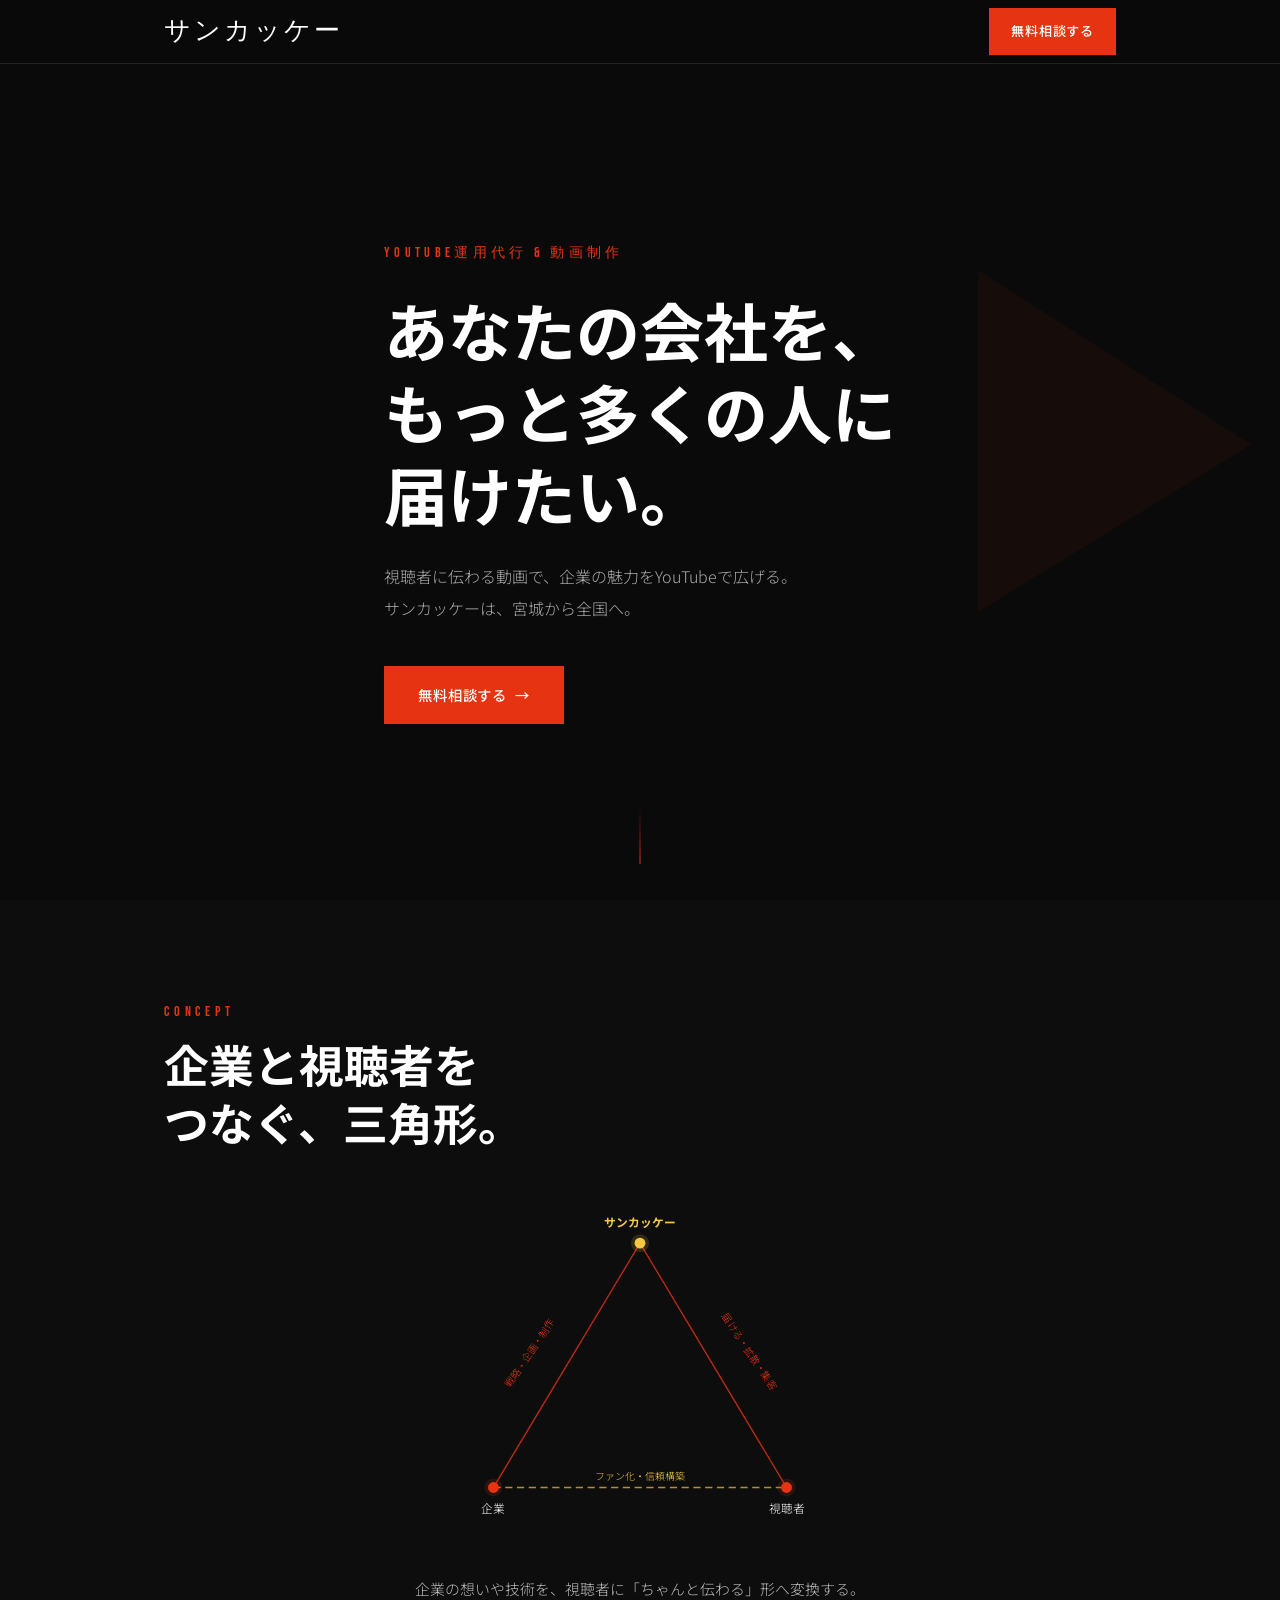
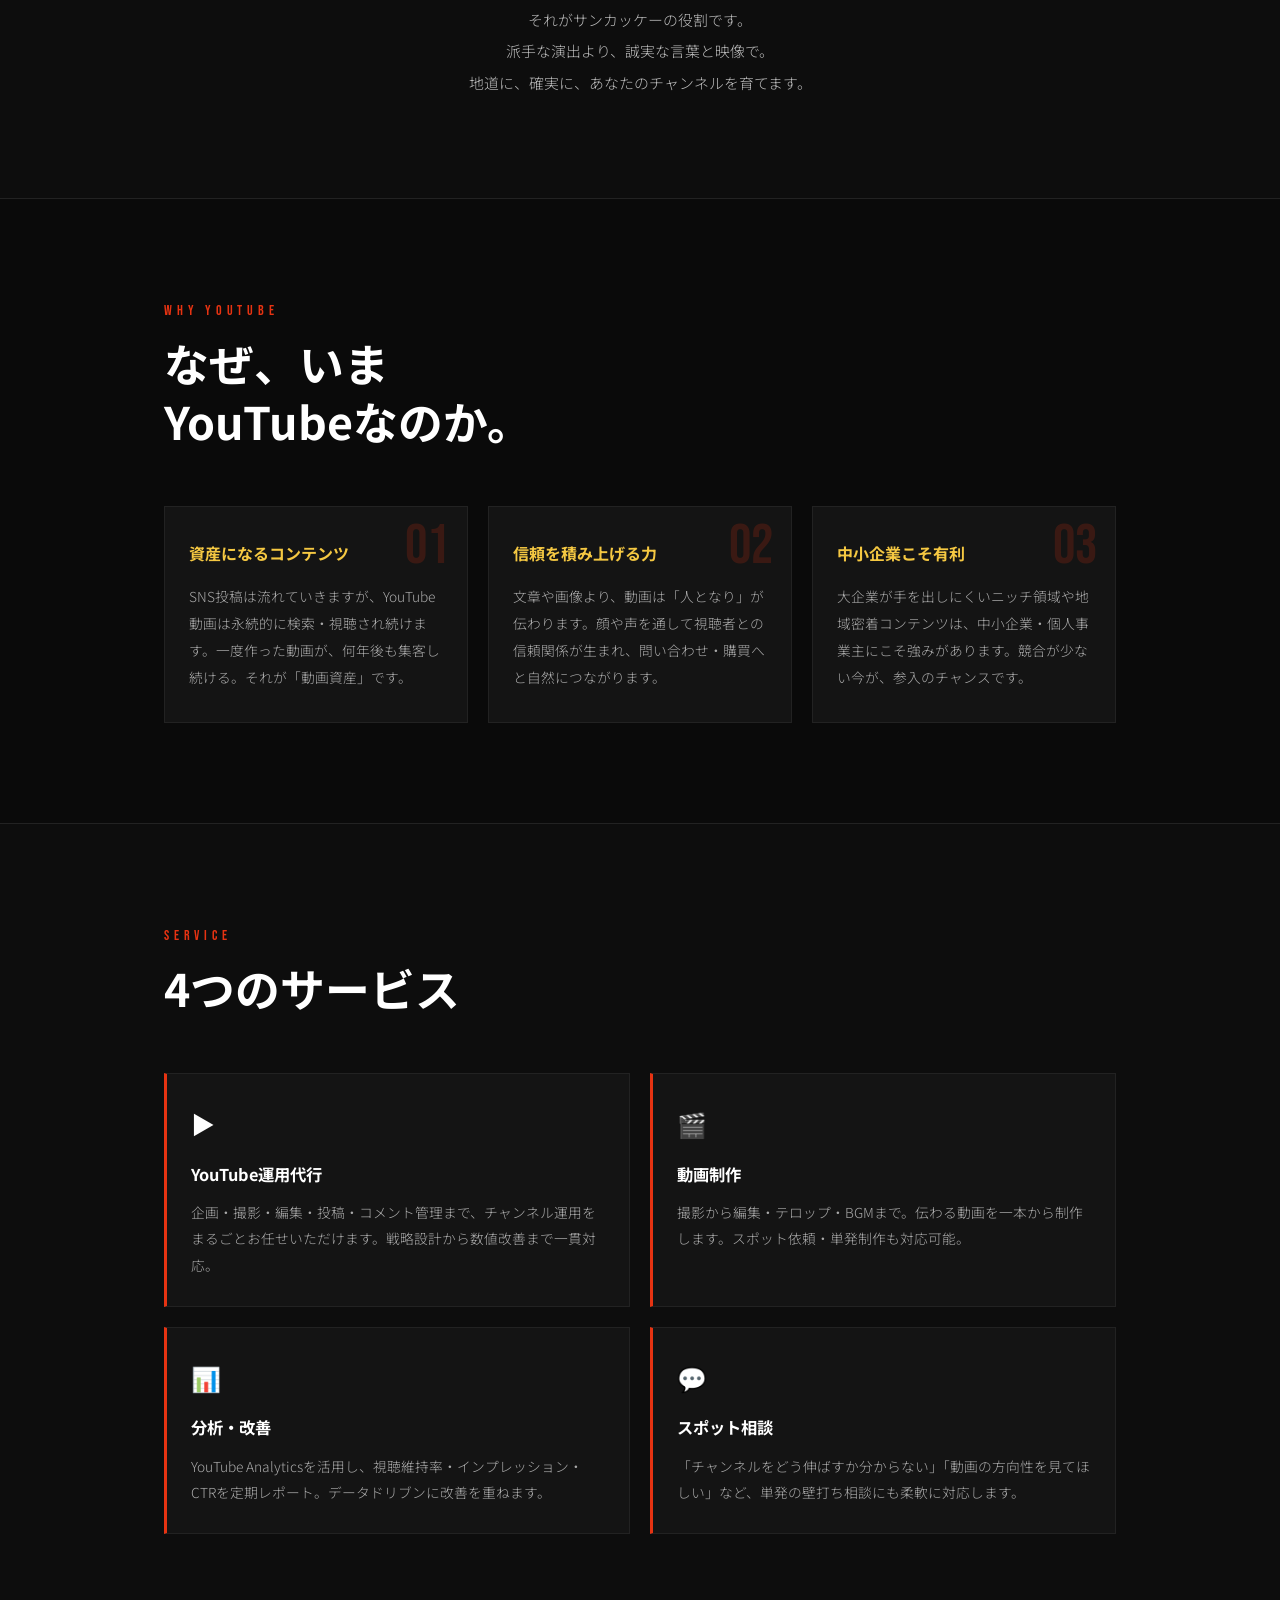
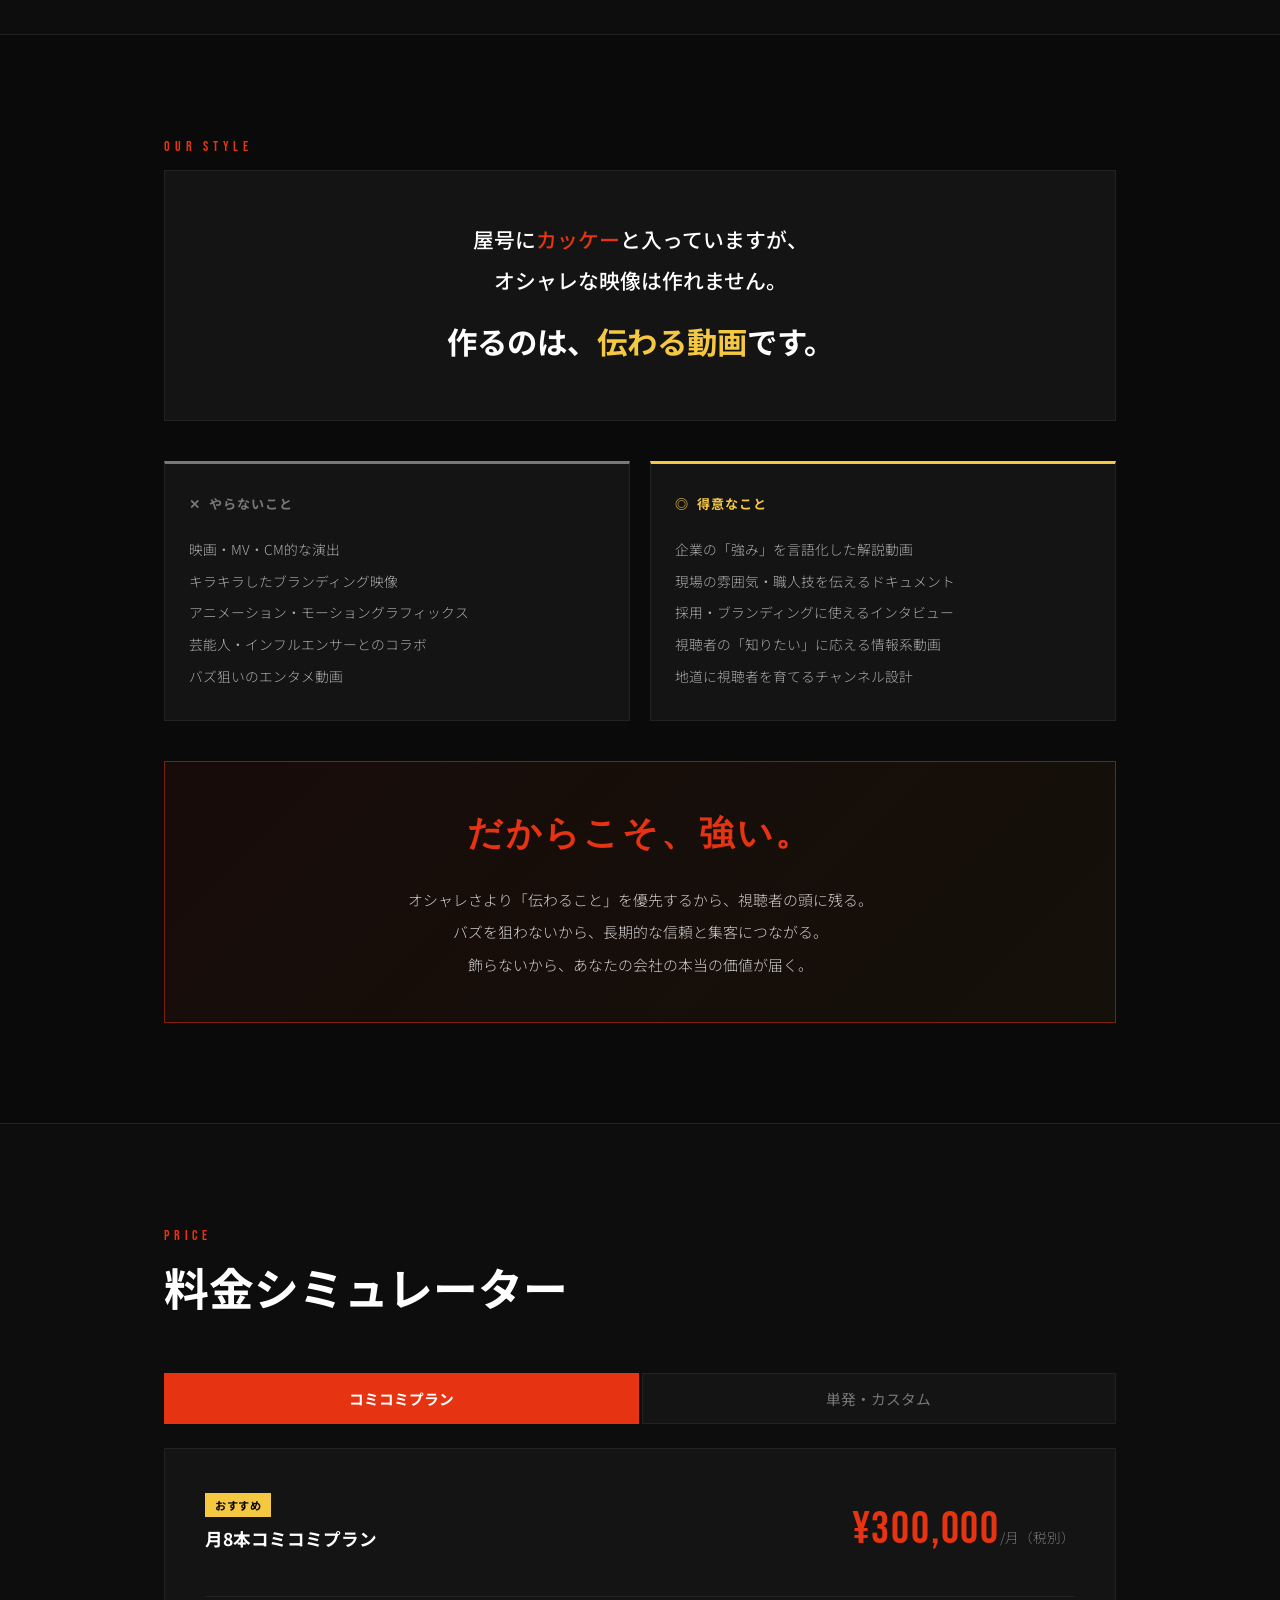
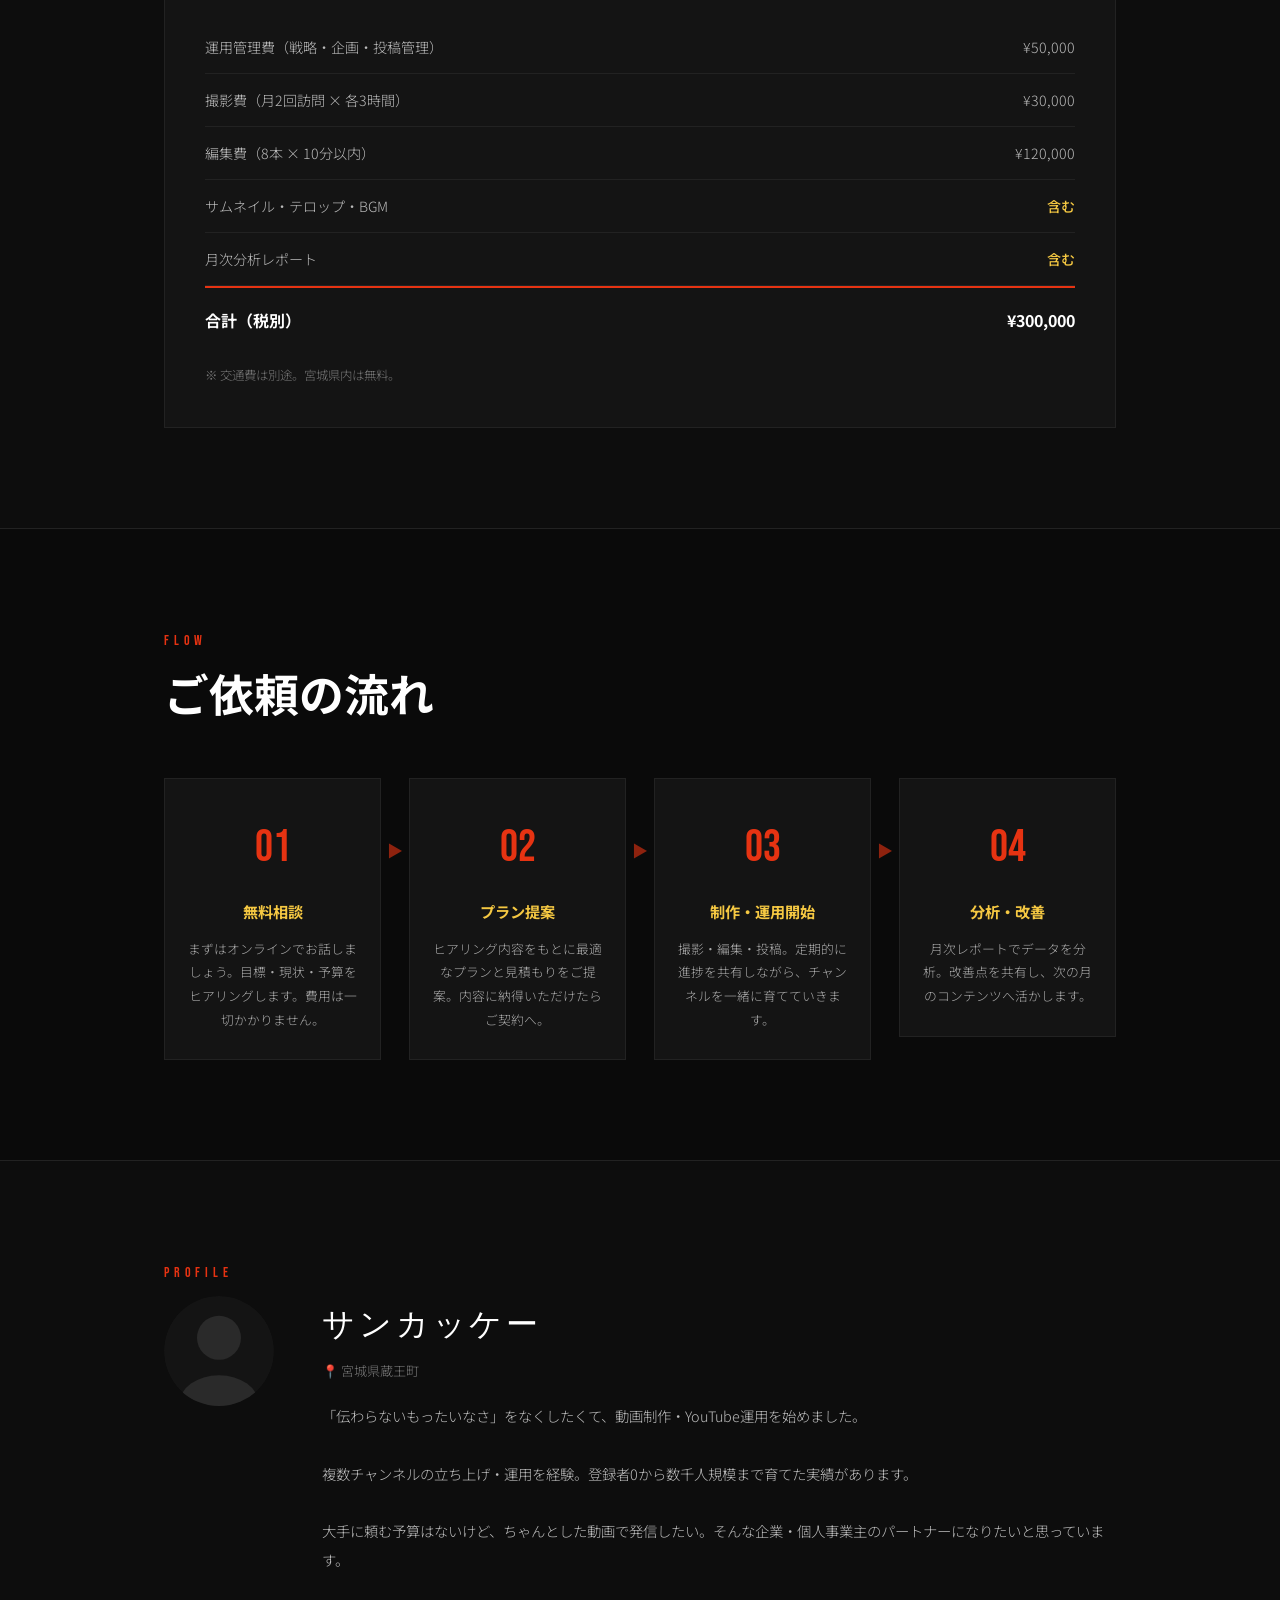
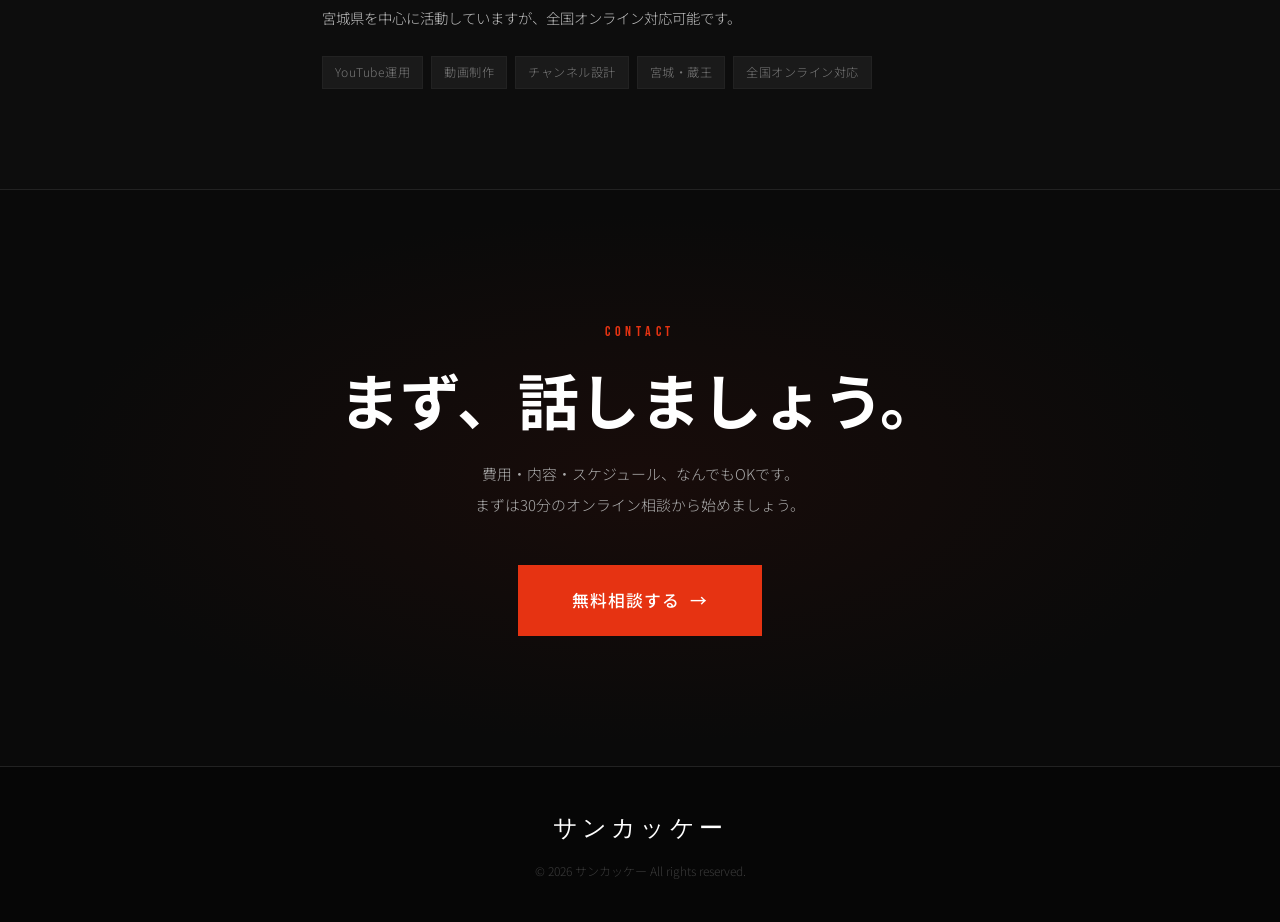
==== index.html @ 23bc292a "Update footer copyright year to 2026 Co-Authored-By: Claude Opus 4.8 (1M context) <noreply@anthropic" ====
<!DOCTYPE html>
<html lang="ja">
<head>
  <meta charset="UTF-8">
  <meta name="viewport" content="width=device-width, initial-scale=1.0">
  <title>サンカッケー | YouTube運用代行・動画制作</title>
  <meta name="description" content="YouTube運用代行・動画制作のサンカッケー。宮城県蔵王町を拠点に、企業の魅力を「伝わる動画」で届けます。">
  <link rel="preconnect" href="https://fonts.googleapis.com">
  <link rel="preconnect" href="https://fonts.gstatic.com" crossorigin>
  <link href="https://fonts.googleapis.com/css2?family=Bebas+Neue&family=Noto+Sans+JP:wght@300;400;500;700&display=swap" rel="stylesheet">
  <link rel="stylesheet" href="css/style.css">
</head>
<body>

  <!-- ===================== NAV ===================== -->
  <header class="nav" id="nav">
    <div class="nav__inner">
      <a href="#" class="nav__logo">サンカッケー</a>
      <a href="#cta" class="btn btn--sm nav__cta">無料相談する</a>
    </div>
  </header>

  <!-- ===================== HERO ===================== -->
  <section class="hero" id="hero">
    <div class="hero__bg-mark">▶</div>
    <div class="hero__inner">
      <p class="hero__label fade-up">YouTube運用代行 &amp; 動画制作</p>
      <h1 class="hero__title fade-up">あなたの会社を、<br>もっと多くの人に<br>届けたい。</h1>
      <p class="hero__text fade-up">視聴者に伝わる動画で、企業の魅力をYouTubeで広げる。<br>サンカッケーは、宮城から全国へ。</p>
      <a href="#cta" class="btn fade-up">無料相談する &nbsp;→</a>
    </div>
    <div class="hero__scroll">
      <span></span>
    </div>
  </section>

  <!-- ===================== CONCEPT ===================== -->
  <section class="concept section" id="concept">
    <div class="container">
      <p class="section__eyebrow fade-up">CONCEPT</p>
      <h2 class="section__title fade-up">企業と視聴者を<br>つなぐ、三角形。</h2>
      <div class="concept__diagram fade-up">
        <svg viewBox="0 0 420 360" xmlns="http://www.w3.org/2000/svg" class="concept__svg" aria-hidden="true">
          <!-- Triangle lines -->
          <line x1="210" y1="40" x2="48" y2="310" stroke="#e63312" stroke-width="1.5" stroke-opacity="0.8"/>
          <line x1="210" y1="40" x2="372" y2="310" stroke="#e63312" stroke-width="1.5" stroke-opacity="0.8"/>
          <line x1="48" y1="310" x2="372" y2="310" stroke="#f5c842" stroke-width="1.5" stroke-dasharray="8 5" stroke-opacity="0.7"/>
          <!-- Glow nodes -->
          <circle cx="210" cy="40" r="10" fill="#f5c842" opacity="0.15"/>
          <circle cx="210" cy="40" r="6" fill="#f5c842"/>
          <circle cx="48" cy="310" r="10" fill="#e63312" opacity="0.15"/>
          <circle cx="48" cy="310" r="6" fill="#e63312"/>
          <circle cx="372" cy="310" r="10" fill="#e63312" opacity="0.15"/>
          <circle cx="372" cy="310" r="6" fill="#e63312"/>
          <!-- Labels -->
          <text x="210" y="22" text-anchor="middle" fill="#f5c842" font-size="13" font-family="'Noto Sans JP', sans-serif" font-weight="700">サンカッケー</text>
          <text x="48" y="338" text-anchor="middle" fill="#ffffff" font-size="13" font-family="'Noto Sans JP', sans-serif">企業</text>
          <text x="372" y="338" text-anchor="middle" fill="#ffffff" font-size="13" font-family="'Noto Sans JP', sans-serif">視聴者</text>
          <!-- Line labels -->
          <text x="108" y="155" text-anchor="middle" fill="#e63312" font-size="11" font-family="'Noto Sans JP', sans-serif" transform="rotate(-56, 108, 175)">戦略・企画・制作</text>
          <text x="310" y="155" text-anchor="middle" fill="#e63312" font-size="11" font-family="'Noto Sans JP', sans-serif" transform="rotate(56, 312, 175)">届ける・拡散・集客</text>
          <text x="210" y="302" text-anchor="middle" fill="#f5c842" font-size="11" font-family="'Noto Sans JP', sans-serif">ファン化・信頼構築</text>
        </svg>
      </div>
      <p class="concept__text fade-up">
        企業の想いや技術を、視聴者に「ちゃんと伝わる」形へ変換する。<br>
        それがサンカッケーの役割です。<br>
        派手な演出より、誠実な言葉と映像で。<br>
        地道に、確実に、あなたのチャンネルを育てます。
      </p>
    </div>
  </section>

  <!-- ===================== WHY ===================== -->
  <section class="why section" id="why">
    <div class="container">
      <p class="section__eyebrow fade-up">WHY YOUTUBE</p>
      <h2 class="section__title fade-up">なぜ、いま<br>YouTubeなのか。</h2>
      <div class="why__grid">
        <div class="why__card fade-up">
          <span class="why__num">01</span>
          <h3 class="why__card-title">資産になるコンテンツ</h3>
          <p class="why__card-text">SNS投稿は流れていきますが、YouTube動画は永続的に検索・視聴され続けます。一度作った動画が、何年後も集客し続ける。それが「動画資産」です。</p>
        </div>
        <div class="why__card fade-up">
          <span class="why__num">02</span>
          <h3 class="why__card-title">信頼を積み上げる力</h3>
          <p class="why__card-text">文章や画像より、動画は「人となり」が伝わります。顔や声を通して視聴者との信頼関係が生まれ、問い合わせ・購買へと自然につながります。</p>
        </div>
        <div class="why__card fade-up">
          <span class="why__num">03</span>
          <h3 class="why__card-title">中小企業こそ有利</h3>
          <p class="why__card-text">大企業が手を出しにくいニッチ領域や地域密着コンテンツは、中小企業・個人事業主にこそ強みがあります。競合が少ない今が、参入のチャンスです。</p>
        </div>
      </div>
    </div>
  </section>

  <!-- ===================== SERVICE ===================== -->
  <section class="service section" id="service">
    <div class="container">
      <p class="section__eyebrow fade-up">SERVICE</p>
      <h2 class="section__title fade-up">4つのサービス</h2>
      <div class="service__grid">
        <div class="service__item fade-up">
          <div class="service__icon">▶</div>
          <h3 class="service__name">YouTube運用代行</h3>
          <p class="service__desc">企画・撮影・編集・投稿・コメント管理まで、チャンネル運用をまるごとお任せいただけます。戦略設計から数値改善まで一貫対応。</p>
        </div>
        <div class="service__item fade-up">
          <div class="service__icon">🎬</div>
          <h3 class="service__name">動画制作</h3>
          <p class="service__desc">撮影から編集・テロップ・BGMまで。伝わる動画を一本から制作します。スポット依頼・単発制作も対応可能。</p>
        </div>
        <div class="service__item fade-up">
          <div class="service__icon">📊</div>
          <h3 class="service__name">分析・改善</h3>
          <p class="service__desc">YouTube Analyticsを活用し、視聴維持率・インプレッション・CTRを定期レポート。データドリブンに改善を重ねます。</p>
        </div>
        <div class="service__item fade-up">
          <div class="service__icon">💬</div>
          <h3 class="service__name">スポット相談</h3>
          <p class="service__desc">「チャンネルをどう伸ばすか分からない」「動画の方向性を見てほしい」など、単発の壁打ち相談にも柔軟に対応します。</p>
        </div>
      </div>
    </div>
  </section>

  <!-- ===================== STYLE ===================== -->
  <section class="style section" id="style">
    <div class="container">
      <p class="section__eyebrow fade-up">OUR STYLE</p>
      <div class="style__catch fade-up">
        <p>屋号に<em class="accent">カッケー</em>と入っていますが、<br>オシャレな映像は作れません。</p>
        <p class="style__catch-sub">作るのは、<em class="accent-y">伝わる動画</em>です。</p>
      </div>
      <div class="style__compare fade-up">
        <div class="style__col style__col--no">
          <h3 class="style__col-title">✕ &nbsp;やらないこと</h3>
          <ul class="style__list">
            <li>映画・MV・CM的な演出</li>
            <li>キラキラしたブランディング映像</li>
            <li>アニメーション・モーショングラフィックス</li>
            <li>芸能人・インフルエンサーとのコラボ</li>
            <li>バズ狙いのエンタメ動画</li>
          </ul>
        </div>
        <div class="style__col style__col--yes">
          <h3 class="style__col-title">◎ &nbsp;得意なこと</h3>
          <ul class="style__list">
            <li>企業の「強み」を言語化した解説動画</li>
            <li>現場の雰囲気・職人技を伝えるドキュメント</li>
            <li>採用・ブランディングに使えるインタビュー</li>
            <li>視聴者の「知りたい」に応える情報系動画</li>
            <li>地道に視聴者を育てるチャンネル設計</li>
          </ul>
        </div>
      </div>
      <div class="style__reason fade-up">
        <h3 class="style__reason-title">だからこそ、強い。</h3>
        <p class="style__reason-text">
          オシャレさより「伝わること」を優先するから、視聴者の頭に残る。<br>
          バズを狙わないから、長期的な信頼と集客につながる。<br>
          飾らないから、あなたの会社の本当の価値が届く。
        </p>
      </div>
    </div>
  </section>

  <!-- ===================== PRICE ===================== -->
  <section class="price section" id="price">
    <div class="container">
      <p class="section__eyebrow fade-up">PRICE</p>
      <h2 class="section__title fade-up">料金シミュレーター</h2>
      <div class="price__tabs fade-up">
        <button class="price__tab price__tab--active" data-tab="fixed">コミコミプラン</button>
        <button class="price__tab" data-tab="custom">単発・カスタム</button>
      </div>

      <!-- コミコミプラン -->
      <div class="price__panel" id="tab-fixed">
        <div class="price__plan-header">
          <div>
            <p class="price__plan-badge">おすすめ</p>
            <p class="price__plan-name">月8本コミコミプラン</p>
          </div>
          <p class="price__plan-price">¥300,000<span class="price__plan-unit">/月（税別）</span></p>
        </div>
        <div class="price__breakdown">
          <div class="price__breakdown-item">
            <span>運用管理費（戦略・企画・投稿管理）</span>
            <span>¥50,000</span>
          </div>
          <div class="price__breakdown-item">
            <span>撮影費（月2回訪問 × 各3時間）</span>
            <span>¥30,000</span>
          </div>
          <div class="price__breakdown-item">
            <span>編集費（8本 × 10分以内）</span>
            <span>¥120,000</span>
          </div>
          <div class="price__breakdown-item">
            <span>サムネイル・テロップ・BGM</span>
            <span class="price__inc">含む</span>
          </div>
          <div class="price__breakdown-item">
            <span>月次分析レポート</span>
            <span class="price__inc">含む</span>
          </div>
          <div class="price__breakdown-item price__breakdown-total">
            <span>合計（税別）</span>
            <span>¥300,000</span>
          </div>
        </div>
        <p class="price__note">※ 交通費は別途。宮城県内は無料。</p>
      </div>

      <!-- 単発・カスタム -->
      <div class="price__panel price__panel--hidden" id="tab-custom">
        <div class="price__sim">
          <div class="price__sim-row">
            <label class="price__sim-label">運用管理費（固定）</label>
            <span class="price__sim-fixed">¥50,000</span>
          </div>
          <div class="price__sim-row">
            <label class="price__sim-label">撮影回数</label>
            <div class="counter">
              <button class="counter__btn" data-target="shoot-count" data-dir="-1" aria-label="減らす">−</button>
              <span class="counter__val" id="shoot-count">1</span>
              <button class="counter__btn" data-target="shoot-count" data-dir="1" aria-label="増やす">＋</button>
            </div>
            <span class="price__unit">回</span>
          </div>
          <div class="price__sim-row">
            <label class="price__sim-label" for="shoot-hours">1回あたりの撮影時間</label>
            <div class="slider-wrap">
              <input type="range" id="shoot-hours" min="1" max="8" value="3" class="slider" aria-label="撮影時間">
              <span id="shoot-hours-val" class="slider-num">3</span>
              <span class="price__unit">時間</span>
            </div>
          </div>
          <div class="price__sim-row">
            <label class="price__sim-label">編集本数</label>
            <div class="counter">
              <button class="counter__btn" data-target="edit-count" data-dir="-1" aria-label="減らす">−</button>
              <span class="counter__val" id="edit-count">4</span>
              <button class="counter__btn" data-target="edit-count" data-dir="1" aria-label="増やす">＋</button>
            </div>
            <span class="price__unit">本</span>
          </div>
          <div class="price__sim-row">
            <label class="price__sim-label" for="edit-minutes">1本あたりの尺</label>
            <div class="slider-wrap">
              <input type="range" id="edit-minutes" min="3" max="30" value="10" class="slider" aria-label="動画の尺">
              <span id="edit-minutes-val" class="slider-num">10</span>
              <span class="price__unit">分</span>
            </div>
          </div>
        </div>
        <div class="price__sim-result">
          <div class="price__sim-breakdown" id="sim-breakdown"></div>
          <div class="price__sim-total">
            <span>合計（税別）</span>
            <span id="sim-total" class="price__sim-total-num">¥0</span>
          </div>
        </div>
        <p class="price__note">※ 交通費は別途。宮城県内は無料。</p>
      </div>
    </div>
  </section>

  <!-- ===================== FLOW ===================== -->
  <section class="flow section" id="flow">
    <div class="container">
      <p class="section__eyebrow fade-up">FLOW</p>
      <h2 class="section__title fade-up">ご依頼の流れ</h2>
      <div class="flow__steps">
        <div class="flow__step fade-up">
          <span class="flow__num">01</span>
          <h3 class="flow__title">無料相談</h3>
          <p class="flow__text">まずはオンラインでお話しましょう。目標・現状・予算をヒアリングします。費用は一切かかりません。</p>
        </div>
        <div class="flow__arrow" aria-hidden="true">▶</div>
        <div class="flow__step fade-up">
          <span class="flow__num">02</span>
          <h3 class="flow__title">プラン提案</h3>
          <p class="flow__text">ヒアリング内容をもとに最適なプランと見積もりをご提案。内容に納得いただけたらご契約へ。</p>
        </div>
        <div class="flow__arrow" aria-hidden="true">▶</div>
        <div class="flow__step fade-up">
          <span class="flow__num">03</span>
          <h3 class="flow__title">制作・運用開始</h3>
          <p class="flow__text">撮影・編集・投稿。定期的に進捗を共有しながら、チャンネルを一緒に育てていきます。</p>
        </div>
        <div class="flow__arrow" aria-hidden="true">▶</div>
        <div class="flow__step fade-up">
          <span class="flow__num">04</span>
          <h3 class="flow__title">分析・改善</h3>
          <p class="flow__text">月次レポートでデータを分析。改善点を共有し、次の月のコンテンツへ活かします。</p>
        </div>
      </div>
    </div>
  </section>

  <!-- ===================== PROFILE ===================== -->
  <section class="profile section" id="profile">
    <div class="container">
      <p class="section__eyebrow fade-up">PROFILE</p>
      <div class="profile__inner fade-up">
        <div class="profile__icon" aria-hidden="true">
          <svg viewBox="0 0 100 100" xmlns="http://www.w3.org/2000/svg">
            <circle cx="50" cy="50" r="50" fill="#141414"/>
            <circle cx="50" cy="38" r="20" fill="#2a2a2a"/>
            <ellipse cx="50" cy="98" rx="36" ry="26" fill="#2a2a2a"/>
          </svg>
        </div>
        <div class="profile__body">
          <p class="profile__name">サンカッケー</p>
          <p class="profile__location">📍 宮城県蔵王町</p>
          <p class="profile__text">
            「伝わらないもったいなさ」をなくしたくて、動画制作・YouTube運用を始めました。<br><br>
            複数チャンネルの立ち上げ・運用を経験。登録者0から数千人規模まで育てた実績があります。<br><br>
            大手に頼む予算はないけど、ちゃんとした動画で発信したい。そんな企業・個人事業主のパートナーになりたいと思っています。<br><br>
            宮城県を中心に活動していますが、全国オンライン対応可能です。
          </p>
          <div class="profile__tags">
            <span class="tag">YouTube運用</span>
            <span class="tag">動画制作</span>
            <span class="tag">チャンネル設計</span>
            <span class="tag">宮城・蔵王</span>
            <span class="tag">全国オンライン対応</span>
          </div>
        </div>
      </div>
    </div>
  </section>

  <!-- ===================== CTA ===================== -->
  <section class="cta section" id="cta">
    <div class="container">
      <p class="cta__eyebrow fade-up">CONTACT</p>
      <h2 class="cta__title fade-up">まず、話しましょう。</h2>
      <p class="cta__text fade-up">費用・内容・スケジュール、なんでもOKです。<br>まずは30分のオンライン相談から始めましょう。</p>
      <a href="mailto:contact@sankakkee.jp" class="btn btn--lg fade-up">無料相談する &nbsp;→</a>
    </div>
  </section>

  <!-- ===================== FOOTER ===================== -->
  <footer class="footer">
    <div class="container">
      <p class="footer__logo">サンカッケー</p>
      <p class="footer__copy">© 2026 サンカッケー All rights reserved.</p>
    </div>
  </footer>

  <script src="js/main.js"></script>
</body>
</html>
---- css/style.css ----
/* ============================================================
   RESET & CUSTOM PROPERTIES
============================================================ */
*, *::before, *::after {
  margin: 0;
  padding: 0;
  box-sizing: border-box;
}

:root {
  --bg:        #0a0a0a;
  --bg-alt:    #0d0d0d;
  --card:      #141414;
  --border:    #222;
  --accent:    #e63312;
  --sub:       #f5c842;
  --white:     #ffffff;
  --gray:      #777;
  --text-muted:#aaa;
  --nav-h:     64px;
}

html {
  scroll-behavior: smooth;
  scroll-padding-top: var(--nav-h);
}

body {
  background: var(--bg);
  color: var(--white);
  font-family: 'Noto Sans JP', sans-serif;
  font-weight: 300;
  line-height: 1.85;
  overflow-x: hidden;
}

a {
  text-decoration: none;
  color: inherit;
}

em {
  font-style: normal;
}

/* ============================================================
   ANIMATION — FADE UP
============================================================ */
.fade-up {
  opacity: 0;
  transform: translateY(28px);
  transition: opacity 0.65s ease, transform 0.65s ease;
}

.fade-up.visible {
  opacity: 1;
  transform: translateY(0);
}

/* ============================================================
   UTILITY
============================================================ */
.container {
  max-width: 1000px;
  margin: 0 auto;
  padding: 0 24px;
}

.section {
  padding: 100px 0;
  border-bottom: 1px solid var(--border);
}

.accent  { color: var(--accent); }
.accent-y { color: var(--sub); }

/* ============================================================
   TYPOGRAPHY — SECTION HEADERS
============================================================ */
.section__eyebrow {
  font-family: 'Bebas Neue', sans-serif;
  font-size: 0.85rem;
  letter-spacing: 0.35em;
  color: var(--accent);
  margin-bottom: 0.6rem;
}

.section__title {
  font-size: clamp(1.8rem, 4.5vw, 2.8rem);
  font-weight: 700;
  line-height: 1.3;
  margin-bottom: 3.5rem;
}

/* ============================================================
   BUTTONS
============================================================ */
.btn {
  display: inline-block;
  background: var(--accent);
  color: var(--white);
  padding: 14px 32px;
  font-family: 'Noto Sans JP', sans-serif;
  font-size: 0.9rem;
  font-weight: 500;
  letter-spacing: 0.06em;
  border: 2px solid var(--accent);
  cursor: pointer;
  transition: background 0.22s, color 0.22s, transform 0.15s;
}

.btn:hover {
  background: transparent;
  color: var(--accent);
  transform: translateY(-1px);
}

.btn--sm {
  padding: 9px 20px;
  font-size: 0.82rem;
}

.btn--lg {
  padding: 18px 52px;
  font-size: 1.05rem;
}

/* ============================================================
   NAV
============================================================ */
.nav {
  position: fixed;
  top: 0;
  left: 0;
  right: 0;
  z-index: 999;
  height: var(--nav-h);
  background: rgba(10, 10, 10, 0.92);
  backdrop-filter: blur(10px);
  -webkit-backdrop-filter: blur(10px);
  border-bottom: 1px solid var(--border);
  transition: border-color 0.3s;
}

.nav--scrolled {
  border-bottom-color: #333;
}

.nav__inner {
  max-width: 1000px;
  margin: 0 auto;
  padding: 0 24px;
  height: 100%;
  display: flex;
  align-items: center;
  justify-content: space-between;
}

.nav__logo {
  font-family: 'Bebas Neue', sans-serif;
  font-size: 1.6rem;
  letter-spacing: 0.12em;
  color: var(--white);
  transition: color 0.2s;
}

.nav__logo:hover {
  color: var(--sub);
}

/* ============================================================
   HERO
============================================================ */
.hero {
  min-height: 100vh;
  display: flex;
  align-items: center;
  position: relative;
  overflow: hidden;
  padding-top: var(--nav-h);
}

.hero__bg-mark {
  position: absolute;
  right: -4%;
  top: 50%;
  transform: translateY(-50%);
  font-size: clamp(200px, 38vw, 420px);
  color: var(--accent);
  opacity: 0.055;
  line-height: 1;
  pointer-events: none;
  user-select: none;
  font-family: sans-serif;
}

.hero__inner {
  position: relative;
  z-index: 1;
  max-width: 1000px;
  margin: 0 auto;
  padding: 60px 24px;
}

.hero__label {
  font-family: 'Bebas Neue', sans-serif;
  font-size: 0.9rem;
  letter-spacing: 0.3em;
  color: var(--accent);
  margin-bottom: 1.4rem;
  transition-delay: 0.1s;
}

.hero__title {
  font-weight: 700;
  font-size: clamp(2.2rem, 6vw, 4rem);
  line-height: 1.28;
  margin-bottom: 1.6rem;
  transition-delay: 0.25s;
}

.hero__text {
  font-size: clamp(0.88rem, 1.8vw, 1rem);
  color: var(--text-muted);
  line-height: 2;
  margin-bottom: 2.6rem;
  transition-delay: 0.42s;
}

.hero__inner .btn {
  transition-delay: 0.58s;
}

.hero__scroll {
  position: absolute;
  bottom: 36px;
  left: 50%;
  transform: translateX(-50%);
  display: flex;
  flex-direction: column;
  align-items: center;
}

.hero__scroll span {
  display: block;
  width: 1px;
  height: 56px;
  background: linear-gradient(to bottom, transparent, var(--accent));
  animation: scrollLine 1.6s ease-in-out infinite;
}

@keyframes scrollLine {
  0%   { transform: scaleY(0); transform-origin: top; }
  50%  { transform: scaleY(1); transform-origin: top; }
  51%  { transform: scaleY(1); transform-origin: bottom; }
  100% { transform: scaleY(0); transform-origin: bottom; }
}

/* ============================================================
   CONCEPT
============================================================ */
.concept {
  background: var(--bg-alt);
}

.concept__diagram {
  display: flex;
  justify-content: center;
  margin: 0 auto 2.5rem;
  max-width: 380px;
}

.concept__svg {
  width: 100%;
  height: auto;
}

.concept__text {
  text-align: center;
  font-size: 0.93rem;
  color: #bbb;
  line-height: 2.1;
}

/* ============================================================
   WHY
============================================================ */
.why__grid {
  display: grid;
  grid-template-columns: repeat(3, 1fr);
  gap: 20px;
}

.why__card {
  background: var(--card);
  border: 1px solid var(--border);
  padding: 32px 24px;
  position: relative;
  transition: border-color 0.25s;
}

.why__card:hover {
  border-color: var(--accent);
}

.why__num {
  font-family: 'Bebas Neue', sans-serif;
  font-size: 3.5rem;
  color: var(--accent);
  opacity: 0.18;
  position: absolute;
  top: 12px;
  right: 18px;
  line-height: 1;
}

.why__card-title {
  font-size: 1rem;
  font-weight: 700;
  color: var(--sub);
  margin-bottom: 0.9rem;
}

.why__card-text {
  font-size: 0.86rem;
  color: var(--text-muted);
  line-height: 1.95;
}

/* Stagger cards */
.why__card:nth-child(1) { transition-delay: 0.05s; }
.why__card:nth-child(2) { transition-delay: 0.15s; }
.why__card:nth-child(3) { transition-delay: 0.25s; }

/* ============================================================
   SERVICE
============================================================ */
.service {
  background: var(--bg-alt);
}

.service__grid {
  display: grid;
  grid-template-columns: repeat(2, 1fr);
  gap: 20px;
}

.service__item {
  background: var(--card);
  border: 1px solid var(--border);
  border-left: 3px solid var(--accent);
  padding: 28px 24px;
  transition: border-left-color 0.25s;
}

.service__item:hover {
  border-left-color: var(--sub);
}

.service__icon {
  font-size: 1.5rem;
  margin-bottom: 0.75rem;
}

.service__name {
  font-size: 1.02rem;
  font-weight: 700;
  margin-bottom: 0.65rem;
}

.service__desc {
  font-size: 0.86rem;
  color: var(--text-muted);
  line-height: 1.9;
}

/* ============================================================
   STYLE (EXPECTATION ADJUSTMENT)
============================================================ */
.style {
  background: var(--bg);
}

.style__catch {
  text-align: center;
  font-size: clamp(1rem, 2.5vw, 1.3rem);
  font-weight: 500;
  line-height: 2;
  padding: 48px 40px;
  border: 1px solid var(--border);
  background: var(--card);
  margin-bottom: 2.5rem;
}

.style__catch-sub {
  font-size: clamp(1.3rem, 3.2vw, 1.9rem);
  font-weight: 700;
  margin-top: 0.6rem;
}

.style__compare {
  display: grid;
  grid-template-columns: 1fr 1fr;
  gap: 20px;
  margin-bottom: 2.5rem;
}

.style__col {
  background: var(--card);
  border: 1px solid var(--border);
  padding: 28px 24px;
}

.style__col--no  { border-top: 3px solid var(--gray); }
.style__col--yes { border-top: 3px solid var(--sub); }

.style__col-title {
  font-size: 0.82rem;
  font-weight: 700;
  letter-spacing: 0.08em;
  margin-bottom: 1.1rem;
}

.style__col--no  .style__col-title { color: var(--gray); }
.style__col--yes .style__col-title { color: var(--sub); }

.style__list {
  list-style: none;
  font-size: 0.86rem;
  color: var(--text-muted);
  line-height: 2.3;
}

.style__reason {
  background: linear-gradient(135deg, #180c0a 0%, #14100a 100%);
  border: 1px solid rgba(230, 51, 18, 0.5);
  padding: 40px 36px;
  text-align: center;
}

.style__reason-title {
  font-family: 'Bebas Neue', sans-serif;
  font-size: 2.2rem;
  letter-spacing: 0.08em;
  color: var(--accent);
  margin-bottom: 1rem;
}

.style__reason-text {
  font-size: 0.93rem;
  color: #ccc;
  line-height: 2.2;
}

/* ============================================================
   PRICE
============================================================ */
.price {
  background: var(--bg-alt);
}

.price__tabs {
  display: flex;
  gap: 3px;
  margin-bottom: 1.5rem;
}

.price__tab {
  flex: 1;
  padding: 14px 16px;
  background: var(--card);
  border: 1px solid var(--border);
  color: var(--gray);
  font-family: 'Noto Sans JP', sans-serif;
  font-size: 0.92rem;
  cursor: pointer;
  transition: background 0.2s, color 0.2s, border-color 0.2s;
}

.price__tab:hover:not(.price__tab--active) {
  border-color: #444;
  color: var(--white);
}

.price__tab--active {
  background: var(--accent);
  border-color: var(--accent);
  color: var(--white);
  font-weight: 700;
}

.price__panel {
  background: var(--card);
  border: 1px solid var(--border);
  padding: 40px;
}

.price__panel--hidden {
  display: none;
}

/* Fixed plan */
.price__plan-header {
  display: flex;
  align-items: flex-start;
  justify-content: space-between;
  padding-bottom: 24px;
  border-bottom: 1px solid var(--border);
  margin-bottom: 24px;
  gap: 20px;
}

.price__plan-badge {
  display: inline-block;
  background: var(--sub);
  color: var(--bg);
  font-size: 0.7rem;
  font-weight: 700;
  padding: 2px 10px;
  letter-spacing: 0.05em;
  margin-bottom: 6px;
}

.price__plan-name {
  font-size: 1.1rem;
  font-weight: 700;
  color: var(--white);
}

.price__plan-price {
  font-family: 'Bebas Neue', sans-serif;
  font-size: 2.8rem;
  color: var(--accent);
  letter-spacing: 0.04em;
  text-align: right;
  white-space: nowrap;
}

.price__plan-unit {
  font-family: 'Noto Sans JP', sans-serif;
  font-size: 0.85rem;
  color: var(--gray);
  font-weight: 300;
  letter-spacing: 0;
}

.price__breakdown-item {
  display: flex;
  justify-content: space-between;
  align-items: center;
  padding: 13px 0;
  border-bottom: 1px solid var(--border);
  font-size: 0.88rem;
  color: #bbb;
  gap: 16px;
}

.price__inc {
  color: var(--sub);
  font-weight: 500;
}

.price__breakdown-total {
  font-size: 1rem;
  font-weight: 700;
  color: var(--white);
  border-bottom: none;
  padding-top: 18px;
  border-top: 2px solid var(--accent);
}

.price__note {
  margin-top: 16px;
  font-size: 0.78rem;
  color: var(--gray);
}

/* Simulator */
.price__sim {
  margin-bottom: 2rem;
}

.price__sim-row {
  display: flex;
  align-items: center;
  gap: 18px;
  padding: 18px 0;
  border-bottom: 1px solid var(--border);
  flex-wrap: wrap;
}

.price__sim-label {
  width: 200px;
  font-size: 0.88rem;
  color: var(--text-muted);
  flex-shrink: 0;
}

.price__sim-fixed {
  font-family: 'Bebas Neue', sans-serif;
  font-size: 1.8rem;
  color: var(--accent);
  letter-spacing: 0.04em;
}

.price__unit {
  font-size: 0.82rem;
  color: var(--gray);
}

/* Counter */
.counter {
  display: flex;
  align-items: center;
  gap: 14px;
}

.counter__btn {
  width: 36px;
  height: 36px;
  background: var(--bg);
  border: 1px solid var(--border);
  color: var(--white);
  font-size: 1.1rem;
  cursor: pointer;
  display: flex;
  align-items: center;
  justify-content: center;
  transition: border-color 0.2s, color 0.2s;
  font-family: sans-serif;
  line-height: 1;
}

.counter__btn:hover {
  border-color: var(--accent);
  color: var(--accent);
}

.counter__val {
  font-family: 'Bebas Neue', sans-serif;
  font-size: 2rem;
  color: var(--white);
  min-width: 36px;
  text-align: center;
}

/* Slider */
.slider-wrap {
  display: flex;
  align-items: center;
  gap: 14px;
  flex: 1;
  min-width: 180px;
}

.slider {
  flex: 1;
  -webkit-appearance: none;
  appearance: none;
  height: 3px;
  background: #333;
  outline: none;
  border-radius: 2px;
  cursor: pointer;
}

.slider::-webkit-slider-thumb {
  -webkit-appearance: none;
  width: 18px;
  height: 18px;
  background: var(--accent);
  border-radius: 50%;
  cursor: pointer;
  transition: transform 0.15s;
}

.slider::-webkit-slider-thumb:hover {
  transform: scale(1.2);
}

.slider::-moz-range-thumb {
  width: 18px;
  height: 18px;
  background: var(--accent);
  border-radius: 50%;
  border: none;
  cursor: pointer;
}

.slider-num {
  font-family: 'Bebas Neue', sans-serif;
  font-size: 1.8rem;
  color: var(--sub);
  min-width: 36px;
  text-align: center;
}

/* Result */
.price__sim-result {
  background: #0f0f0f;
  border: 1px solid var(--border);
  padding: 28px 28px 24px;
}

.price__sim-breakdown-item {
  display: flex;
  justify-content: space-between;
  padding: 9px 0;
  font-size: 0.86rem;
  color: var(--text-muted);
  border-bottom: 1px solid var(--border);
  gap: 16px;
}

.price__sim-total {
  display: flex;
  justify-content: space-between;
  align-items: baseline;
  padding-top: 18px;
  font-size: 0.95rem;
  font-weight: 500;
  gap: 16px;
}

.price__sim-total-num {
  font-family: 'Bebas Neue', sans-serif;
  font-size: 2.8rem;
  color: var(--accent);
  letter-spacing: 0.04em;
}

/* ============================================================
   FLOW
============================================================ */
.flow__steps {
  display: flex;
  align-items: flex-start;
}

.flow__step {
  flex: 1;
  padding: 28px 18px;
  background: var(--card);
  border: 1px solid var(--border);
  text-align: center;
  transition: border-color 0.25s;
}

.flow__step:hover {
  border-color: var(--accent);
}

.flow__arrow {
  color: var(--accent);
  font-size: 1rem;
  padding: 0 6px;
  margin-top: 58px;
  flex-shrink: 0;
  opacity: 0.6;
}

.flow__num {
  font-family: 'Bebas Neue', sans-serif;
  font-size: 2.8rem;
  color: var(--accent);
  display: block;
  margin-bottom: 0.4rem;
}

.flow__title {
  font-size: 0.95rem;
  font-weight: 700;
  color: var(--sub);
  margin-bottom: 0.75rem;
}

.flow__text {
  font-size: 0.8rem;
  color: var(--text-muted);
  line-height: 1.85;
}

/* ============================================================
   PROFILE
============================================================ */
.profile {
  background: var(--bg-alt);
}

.profile__inner {
  display: flex;
  gap: 48px;
  align-items: flex-start;
}

.profile__icon {
  width: 110px;
  flex-shrink: 0;
  border-radius: 50%;
  overflow: hidden;
}

.profile__icon svg {
  display: block;
  width: 100%;
  height: auto;
}

.profile__name {
  font-family: 'Bebas Neue', sans-serif;
  font-size: 2rem;
  letter-spacing: 0.12em;
  margin-bottom: 0.2rem;
}

.profile__location {
  font-size: 0.82rem;
  color: var(--gray);
  margin-bottom: 1.2rem;
}

.profile__text {
  font-size: 0.9rem;
  color: #bbb;
  line-height: 2;
  margin-bottom: 1.5rem;
}

.profile__tags {
  display: flex;
  flex-wrap: wrap;
  gap: 8px;
}

.tag {
  background: #1a1a1a;
  border: 1px solid var(--border);
  color: var(--gray);
  font-size: 0.76rem;
  padding: 4px 12px;
  letter-spacing: 0.04em;
  transition: border-color 0.2s, color 0.2s;
}

.tag:hover {
  border-color: var(--accent);
  color: var(--accent);
}

/* ============================================================
   CTA
============================================================ */
.cta {
  text-align: center;
  padding: 130px 0;
  border-bottom: none;
  background: radial-gradient(ellipse at center, #180c0a 0%, var(--bg) 65%);
}

.cta__eyebrow {
  font-family: 'Bebas Neue', sans-serif;
  font-size: 0.85rem;
  letter-spacing: 0.35em;
  color: var(--accent);
  margin-bottom: 1rem;
}

.cta__title {
  font-size: clamp(2rem, 5.5vw, 3.8rem);
  font-weight: 700;
  line-height: 1.25;
  margin-bottom: 1.3rem;
}

.cta__text {
  font-size: 0.93rem;
  color: var(--text-muted);
  line-height: 2.1;
  margin-bottom: 2.8rem;
}

/* ============================================================
   FOOTER
============================================================ */
.footer {
  background: #060606;
  padding: 40px 0;
  text-align: center;
  border-top: 1px solid var(--border);
}

.footer__logo {
  font-family: 'Bebas Neue', sans-serif;
  font-size: 1.5rem;
  letter-spacing: 0.18em;
  color: var(--white);
  margin-bottom: 0.5rem;
}

.footer__copy {
  font-size: 0.75rem;
  color: #3a3a3a;
}

/* ============================================================
   RESPONSIVE — 560px以下
============================================================ */
@media (max-width: 560px) {
  .section {
    padding: 70px 0;
  }

  /* NAV */
  .nav__logo {
    font-size: 1.3rem;
  }

  /* HERO */
  .hero__title br {
    display: none;
  }

  /* WHY */
  .why__grid {
    grid-template-columns: 1fr;
  }

  /* SERVICE */
  .service__grid {
    grid-template-columns: 1fr;
  }

  /* STYLE */
  .style__catch {
    padding: 32px 20px;
  }

  .style__compare {
    grid-template-columns: 1fr;
  }

  /* PRICE */
  .price__panel {
    padding: 24px 16px;
  }

  .price__plan-header {
    flex-direction: column;
    gap: 12px;
  }

  .price__plan-price {
    text-align: left;
  }

  .price__sim-row {
    gap: 12px;
  }

  .price__sim-label {
    width: 100%;
  }

  /* FLOW */
  .flow__steps {
    flex-direction: column;
    gap: 0;
  }

  .flow__step {
    width: 100%;
    text-align: left;
  }

  .flow__arrow {
    transform: rotate(90deg);
    margin: 8px auto;
    padding: 0;
    display: flex;
    justify-content: center;
    width: 100%;
  }

  /* PROFILE */
  .profile__inner {
    flex-direction: column;
    gap: 24px;
    align-items: center;
    text-align: center;
  }

  .profile__tags {
    justify-content: center;
  }

  /* CONCEPT */
  .concept__text br {
    display: none;
  }

  /* CTA */
  .cta {
    padding: 90px 0;
  }
}
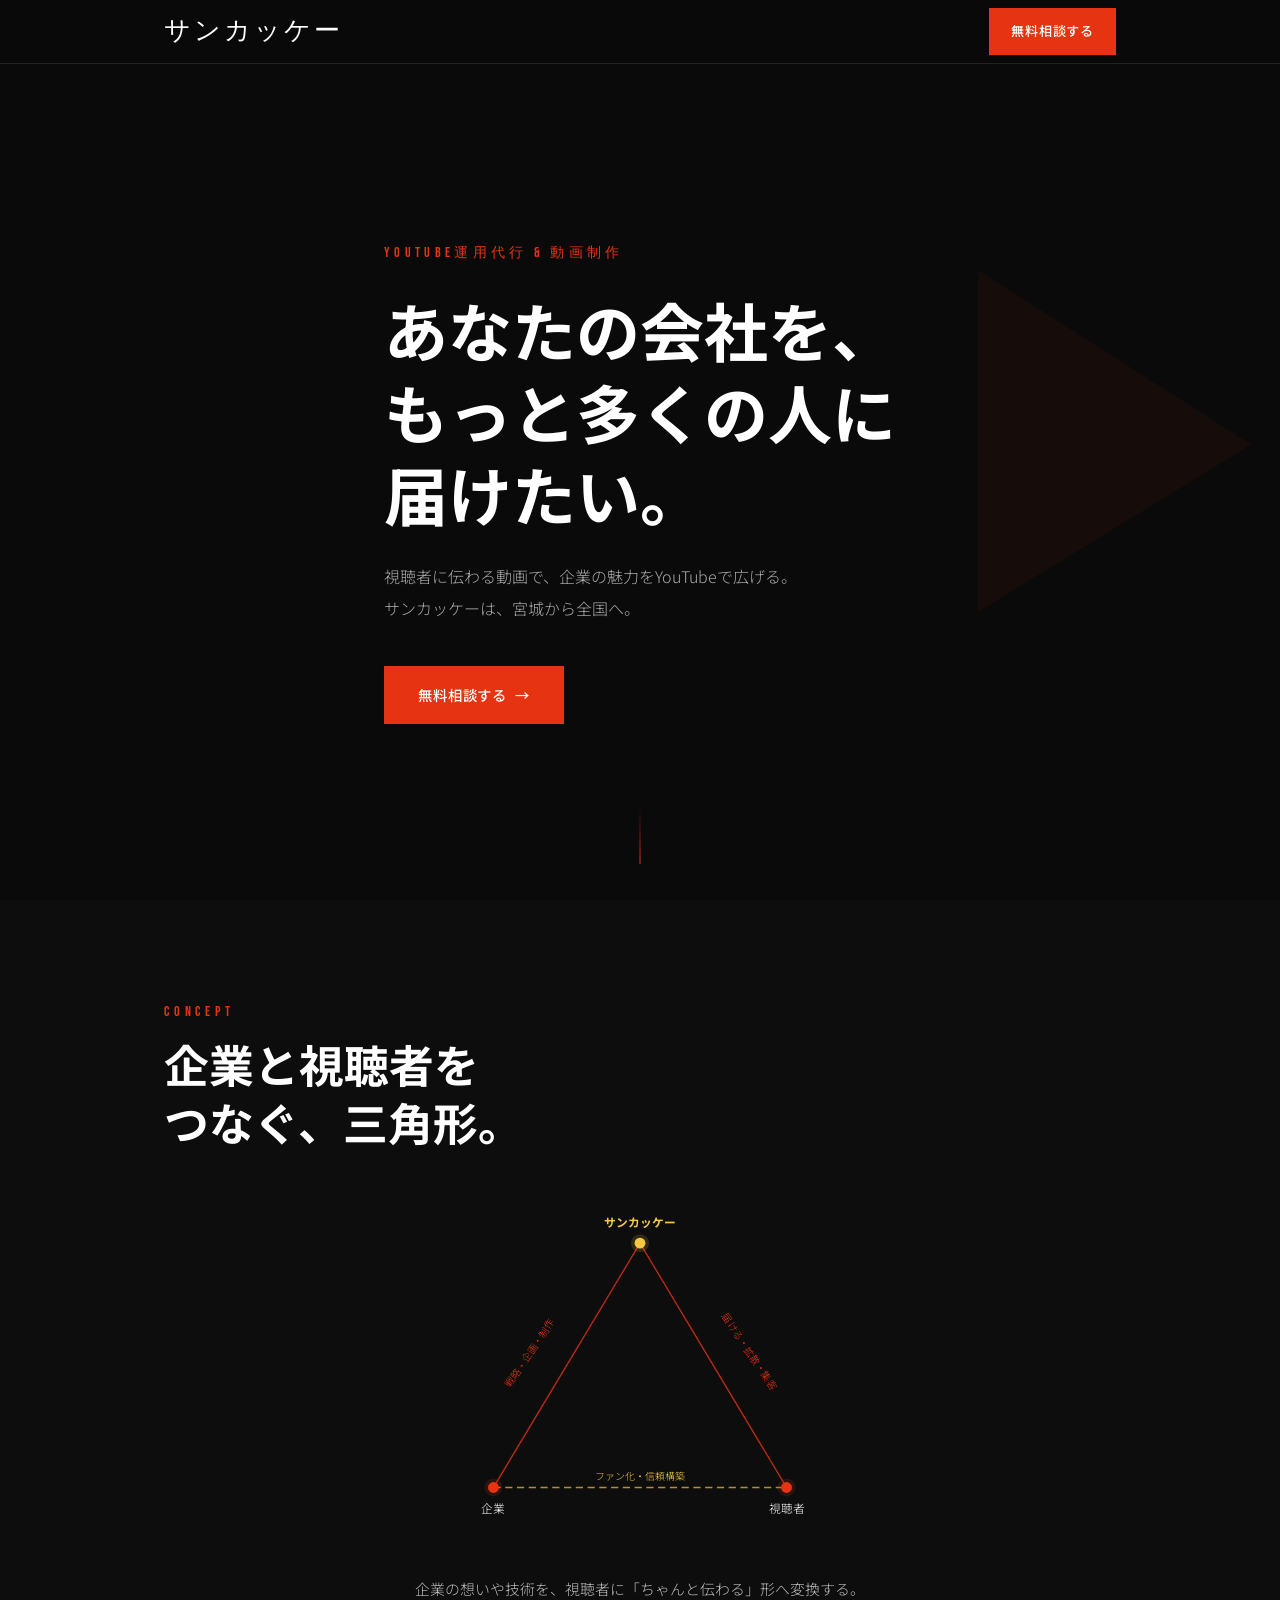
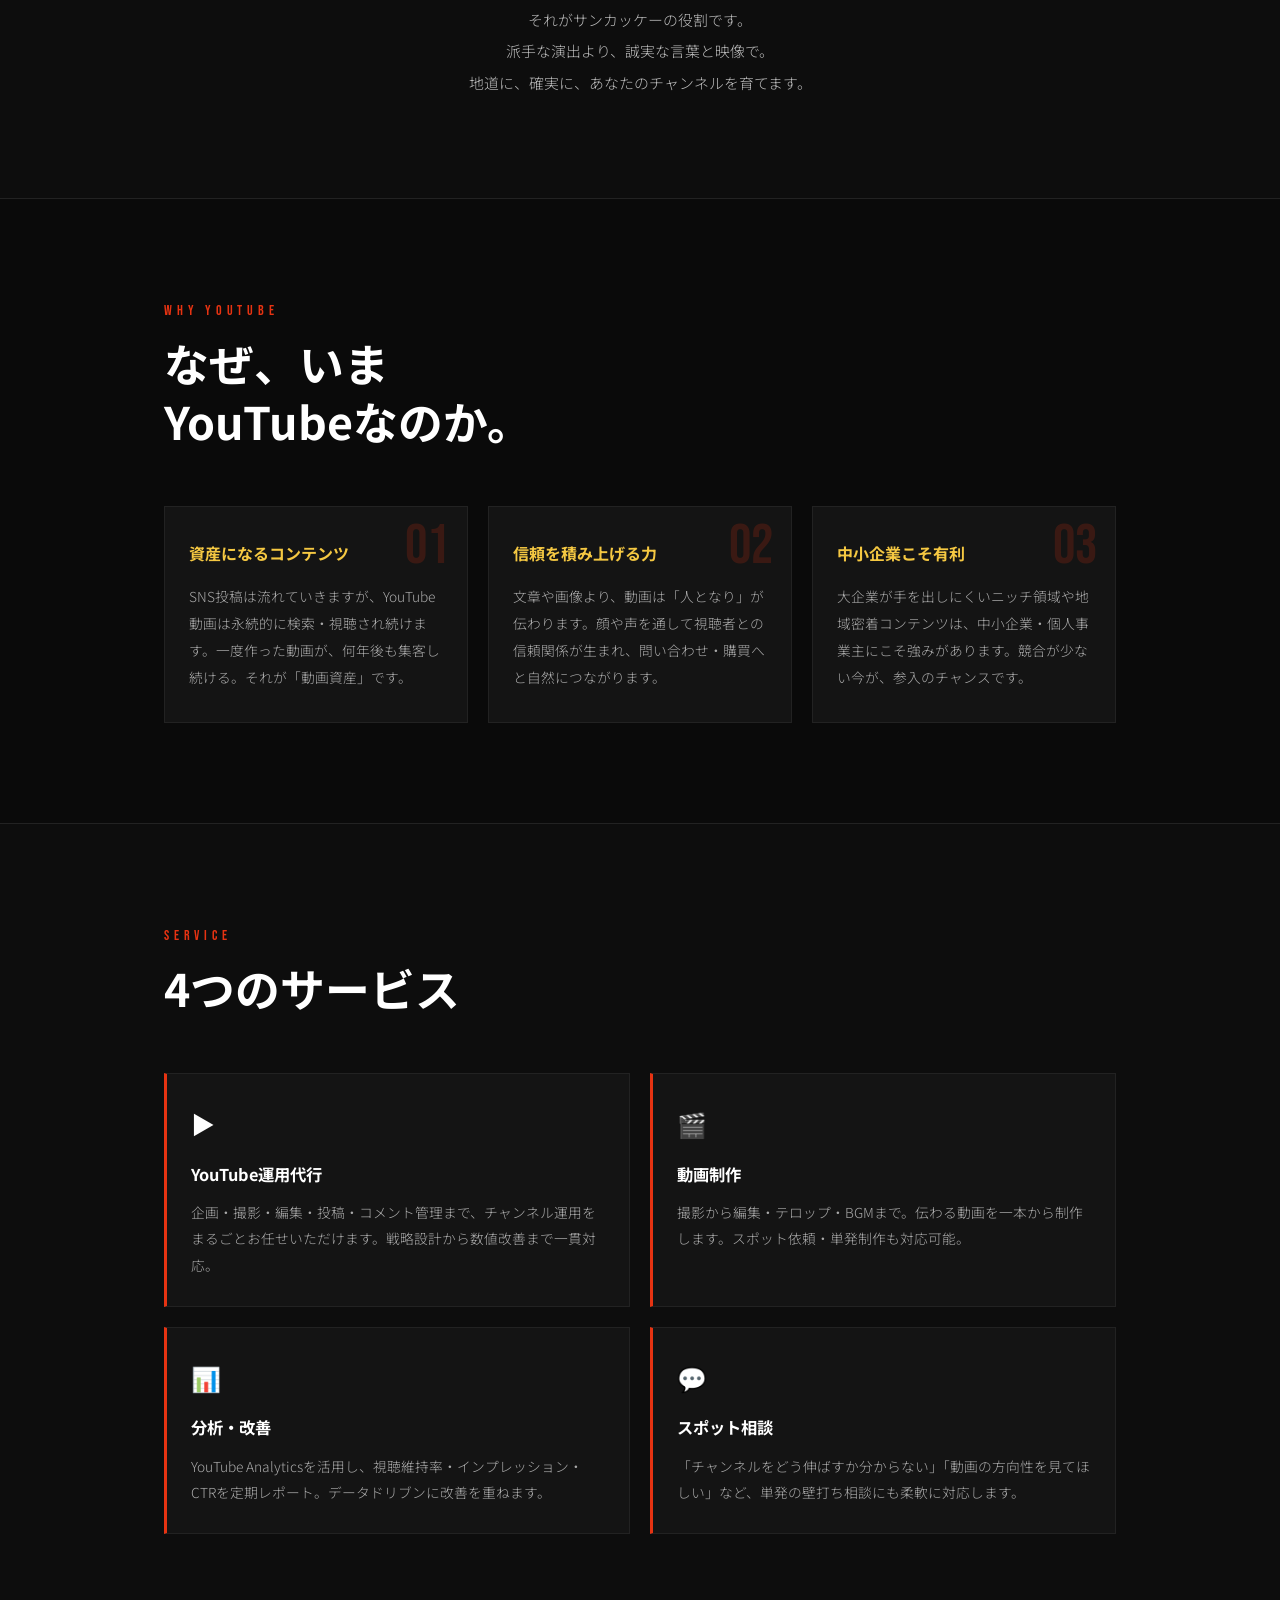
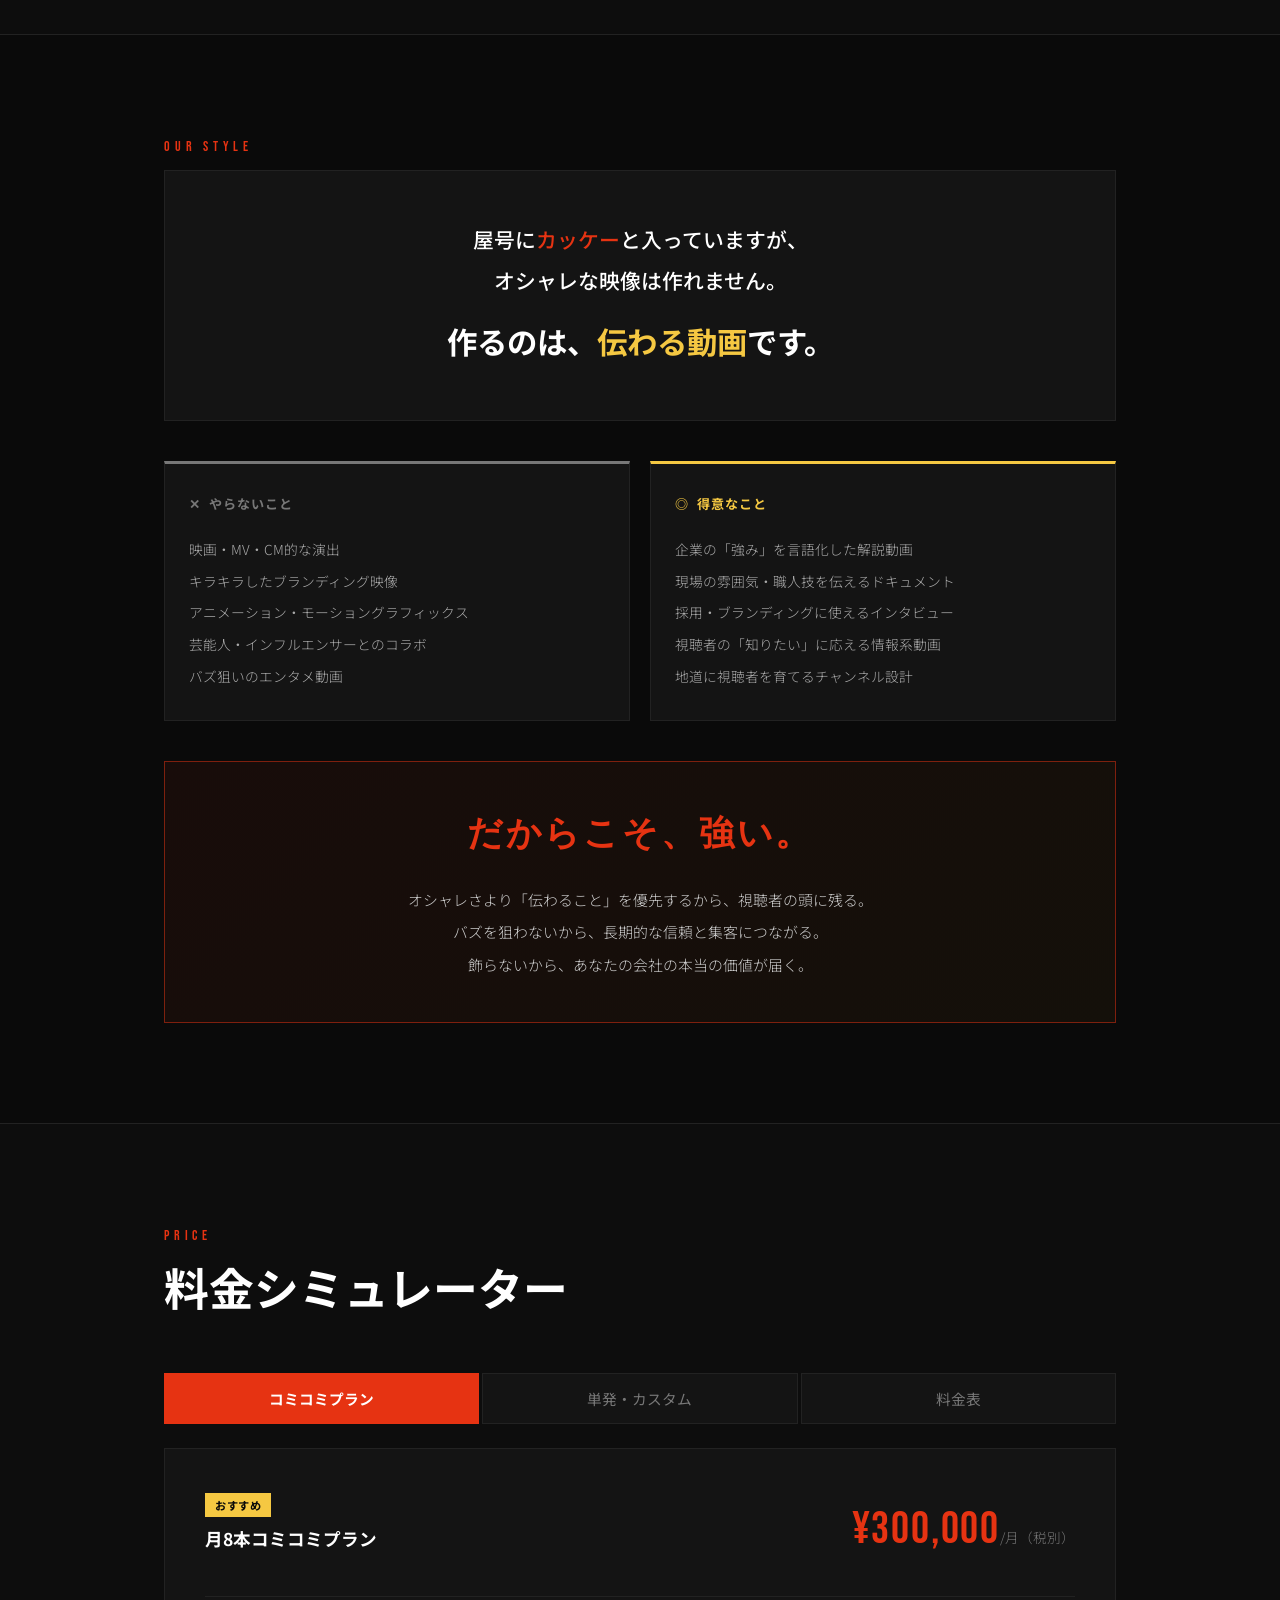
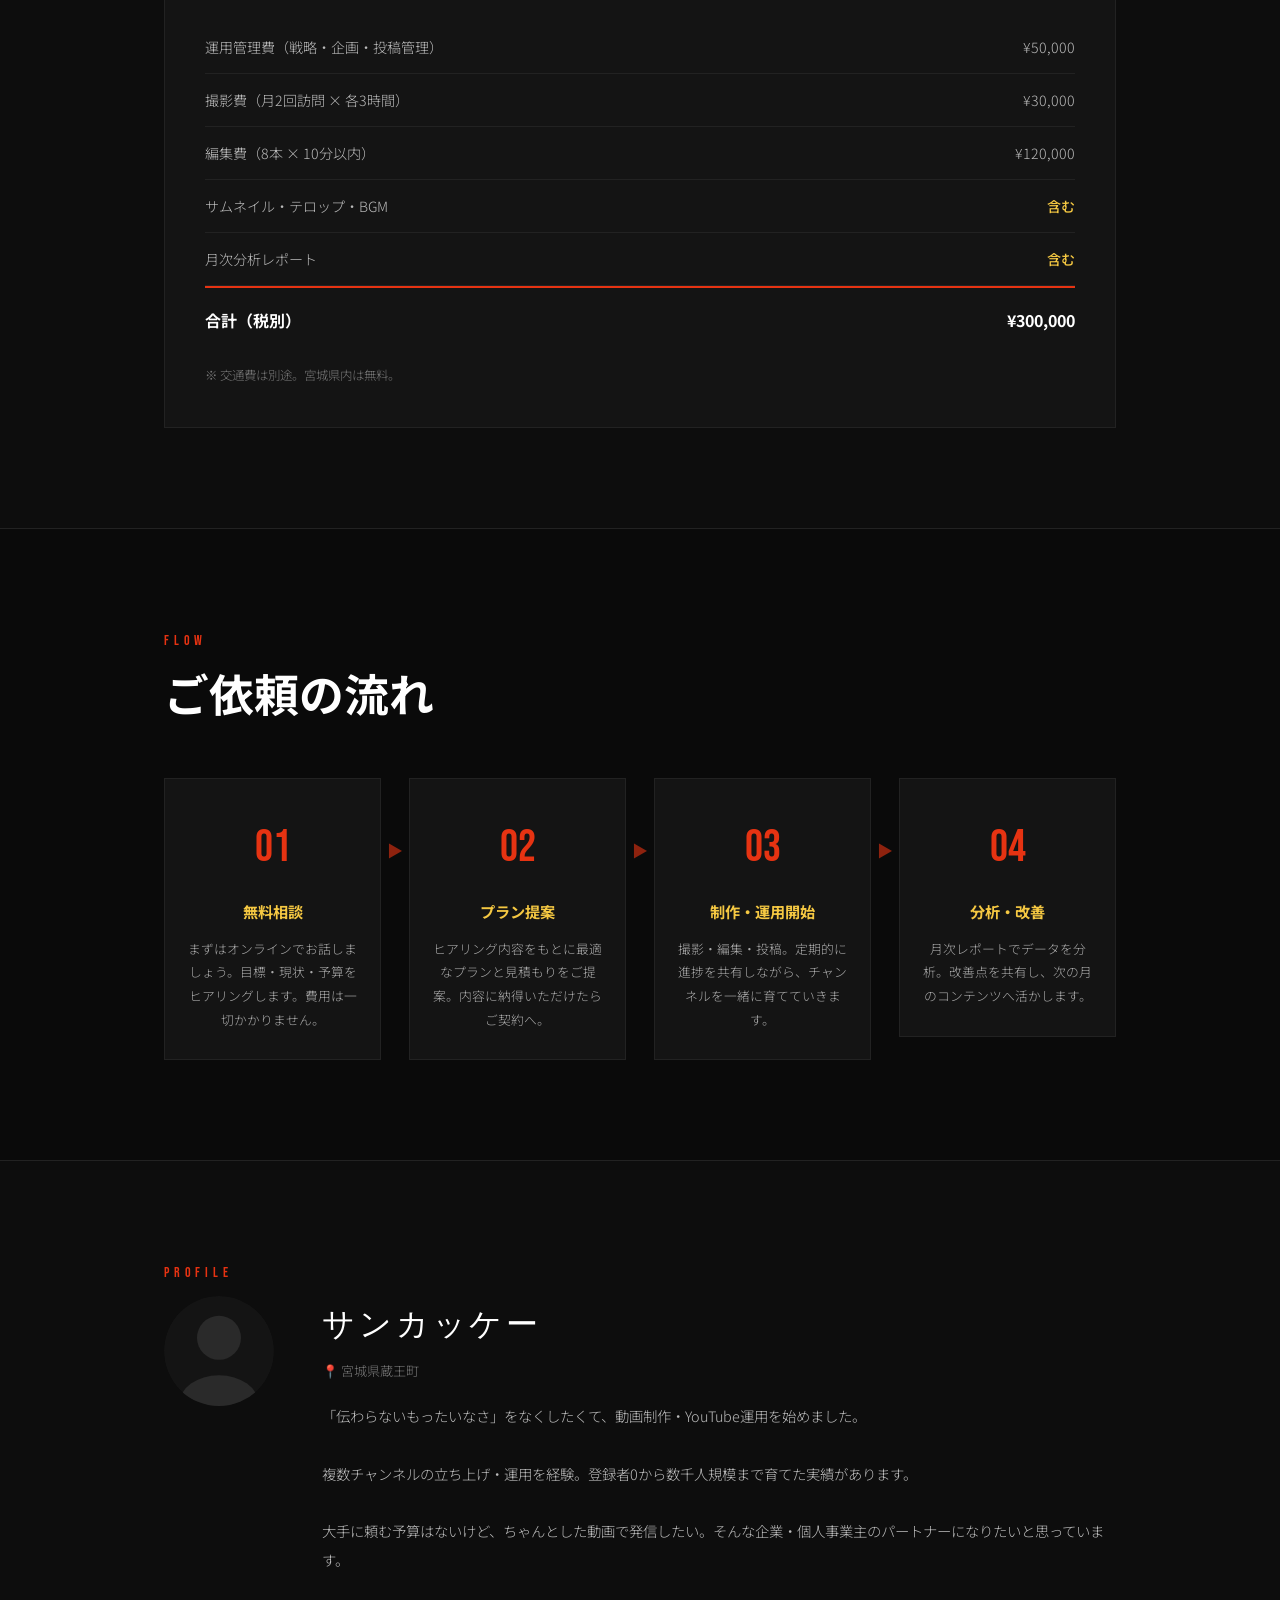
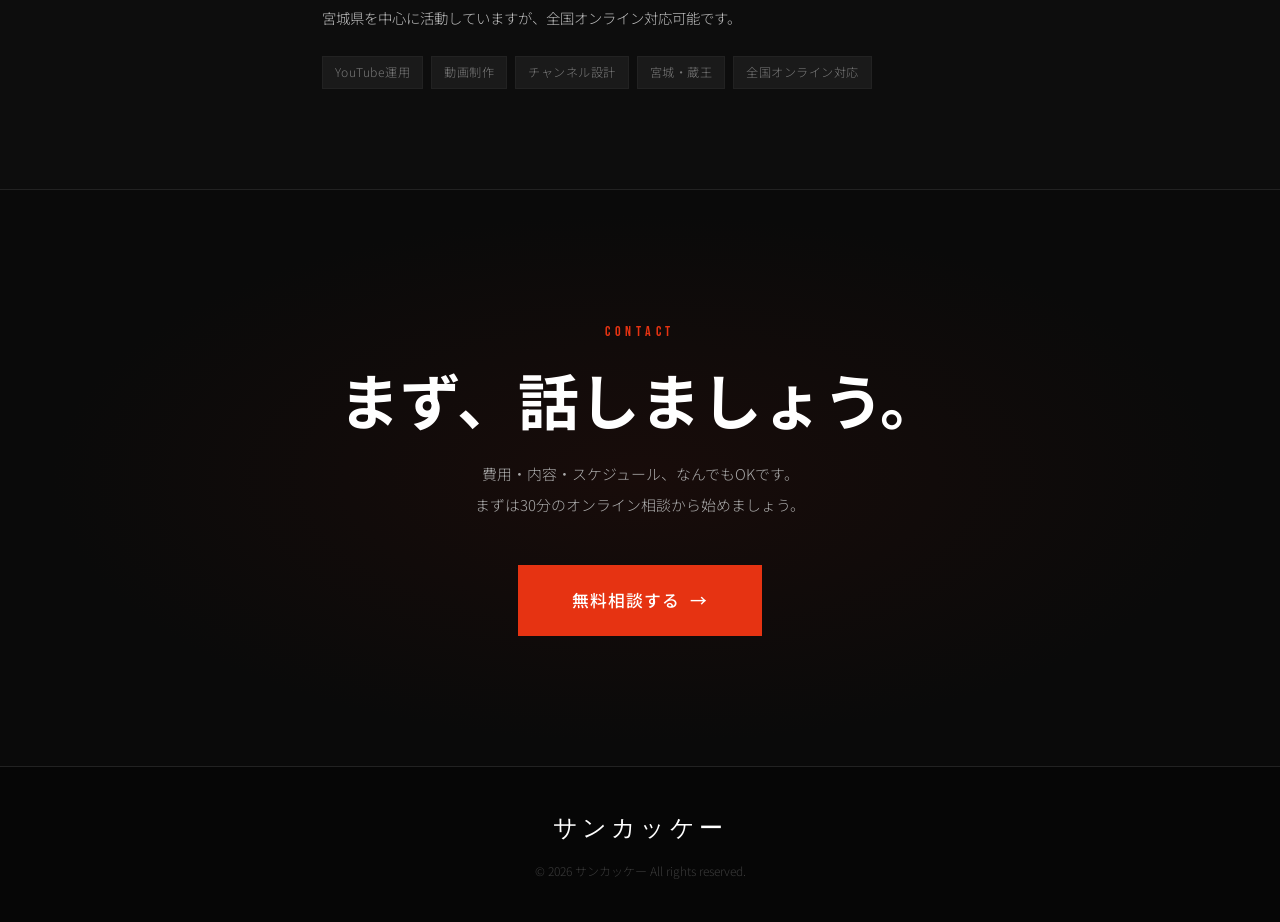
==== commit 957d6223: "Revamp price simulator: 3 tabs with talk/location editing logic - 料金表タブを追加（コミコミ / カスタム / 料金表 の3タブ構成）" ====
--- a/index.html
+++ b/index.html
@@ -175,6 +175,7 @@
       <div class="price__tabs fade-up">
         <button class="price__tab price__tab--active" data-tab="fixed">コミコミプラン</button>
         <button class="price__tab" data-tab="custom">単発・カスタム</button>
+        <button class="price__tab" data-tab="table">料金表</button>
       </div>
 
       <!-- コミコミプラン -->
@@ -218,53 +219,175 @@
       <!-- 単発・カスタム -->
       <div class="price__panel price__panel--hidden" id="tab-custom">
         <div class="price__sim">
-          <div class="price__sim-row">
+
+          <!-- 座談形式 -->
+          <div class="price__group">
+            <div class="price__group-head">
+              <h3 class="price__group-title">座談形式の編集</h3>
+              <p class="price__group-sub">1人語り・対談 ／ 10分まで¥15,000、3分超過ごと＋¥3,000</p>
+            </div>
+            <div class="price__sim-row">
+              <label class="price__sim-label">編集本数</label>
+              <div class="counter">
+                <button class="counter__btn" data-target="talk-count" data-dir="-1" aria-label="減らす">−</button>
+                <span class="counter__val" id="talk-count">4</span>
+                <button class="counter__btn" data-target="talk-count" data-dir="1" aria-label="増やす">＋</button>
+              </div>
+              <span class="price__unit">本</span>
+            </div>
+            <div class="price__sim-row">
+              <label class="price__sim-label" for="talk-minutes">1本あたりの尺</label>
+              <div class="slider-wrap">
+                <input type="range" id="talk-minutes" min="3" max="30" value="10" class="slider" aria-label="座談動画の尺">
+                <span id="talk-minutes-val" class="slider-num">10</span>
+                <span class="price__unit">分</span>
+              </div>
+            </div>
+            <div class="price__group-subtotal">
+              <span>小計</span>
+              <span id="talk-subtotal" class="price__subtotal-num">¥0</span>
+            </div>
+          </div>
+
+          <!-- ロケ形式 -->
+          <div class="price__group">
+            <div class="price__group-head">
+              <h3 class="price__group-title">ロケ形式の編集 <span class="price__badge">×1.5倍</span></h3>
+              <p class="price__group-sub">素材2個以上 ／ 10分まで¥22,500、3分超過ごと＋¥4,500</p>
+            </div>
+            <div class="price__sim-row">
+              <label class="price__sim-label">編集本数</label>
+              <div class="counter">
+                <button class="counter__btn" data-target="loc-count" data-dir="-1" aria-label="減らす">−</button>
+                <span class="counter__val" id="loc-count">0</span>
+                <button class="counter__btn" data-target="loc-count" data-dir="1" aria-label="増やす">＋</button>
+              </div>
+              <span class="price__unit">本</span>
+            </div>
+            <div class="price__sim-row">
+              <label class="price__sim-label" for="loc-minutes">1本あたりの尺</label>
+              <div class="slider-wrap">
+                <input type="range" id="loc-minutes" min="3" max="30" value="10" class="slider" aria-label="ロケ動画の尺">
+                <span id="loc-minutes-val" class="slider-num">10</span>
+                <span class="price__unit">分</span>
+              </div>
+            </div>
+            <div class="price__group-subtotal">
+              <span>小計</span>
+              <span id="loc-subtotal" class="price__subtotal-num">¥0</span>
+            </div>
+          </div>
+
+          <!-- サムネイル -->
+          <div class="price__group">
+            <div class="price__group-head">
+              <h3 class="price__group-title">サムネイル制作</h3>
+              <p class="price__group-sub">¥2,500／枚</p>
+            </div>
+            <div class="price__sim-row">
+              <label class="price__sim-label">枚数</label>
+              <div class="counter">
+                <button class="counter__btn" data-target="thumb-count" data-dir="-1" aria-label="減らす">−</button>
+                <span class="counter__val" id="thumb-count">4</span>
+                <button class="counter__btn" data-target="thumb-count" data-dir="1" aria-label="増やす">＋</button>
+              </div>
+              <span class="price__unit">枚</span>
+            </div>
+            <div class="price__group-subtotal">
+              <span>小計</span>
+              <span id="thumb-subtotal" class="price__subtotal-num">¥0</span>
+            </div>
+          </div>
+
+          <!-- 撮影 -->
+          <div class="price__group">
+            <div class="price__group-head">
+              <h3 class="price__group-title">撮影</h3>
+              <p class="price__group-sub">3時間まで¥15,000、超過1時間ごと＋¥5,000</p>
+            </div>
+            <div class="price__sim-row">
+              <label class="price__sim-label">撮影回数</label>
+              <div class="counter">
+                <button class="counter__btn" data-target="shoot-count" data-dir="-1" aria-label="減らす">−</button>
+                <span class="counter__val" id="shoot-count">2</span>
+                <button class="counter__btn" data-target="shoot-count" data-dir="1" aria-label="増やす">＋</button>
+              </div>
+              <span class="price__unit">回</span>
+            </div>
+            <div class="price__sim-row">
+              <label class="price__sim-label" for="shoot-hours">1回あたりの撮影時間</label>
+              <div class="slider-wrap">
+                <input type="range" id="shoot-hours" min="1" max="8" value="3" class="slider" aria-label="撮影時間">
+                <span id="shoot-hours-val" class="slider-num">3</span>
+                <span class="price__unit">時間</span>
+              </div>
+            </div>
+            <div class="price__group-subtotal">
+              <span>小計</span>
+              <span id="shoot-subtotal" class="price__subtotal-num">¥0</span>
+            </div>
+          </div>
+
+          <!-- 運用費（固定） -->
+          <div class="price__sim-row price__sim-row--fixed">
             <label class="price__sim-label">運用管理費（固定）</label>
             <span class="price__sim-fixed">¥50,000</span>
           </div>
-          <div class="price__sim-row">
-            <label class="price__sim-label">撮影回数</label>
-            <div class="counter">
-              <button class="counter__btn" data-target="shoot-count" data-dir="-1" aria-label="減らす">−</button>
-              <span class="counter__val" id="shoot-count">1</span>
-              <button class="counter__btn" data-target="shoot-count" data-dir="1" aria-label="増やす">＋</button>
-            </div>
-            <span class="price__unit">回</span>
-          </div>
-          <div class="price__sim-row">
-            <label class="price__sim-label" for="shoot-hours">1回あたりの撮影時間</label>
-            <div class="slider-wrap">
-              <input type="range" id="shoot-hours" min="1" max="8" value="3" class="slider" aria-label="撮影時間">
-              <span id="shoot-hours-val" class="slider-num">3</span>
-              <span class="price__unit">時間</span>
-            </div>
-          </div>
-          <div class="price__sim-row">
-            <label class="price__sim-label">編集本数</label>
-            <div class="counter">
-              <button class="counter__btn" data-target="edit-count" data-dir="-1" aria-label="減らす">−</button>
-              <span class="counter__val" id="edit-count">4</span>
-              <button class="counter__btn" data-target="edit-count" data-dir="1" aria-label="増やす">＋</button>
-            </div>
-            <span class="price__unit">本</span>
-          </div>
-          <div class="price__sim-row">
-            <label class="price__sim-label" for="edit-minutes">1本あたりの尺</label>
-            <div class="slider-wrap">
-              <input type="range" id="edit-minutes" min="3" max="30" value="10" class="slider" aria-label="動画の尺">
-              <span id="edit-minutes-val" class="slider-num">10</span>
-              <span class="price__unit">分</span>
-            </div>
-          </div>
-        </div>
+        </div>
+
         <div class="price__sim-result">
           <div class="price__sim-breakdown" id="sim-breakdown"></div>
           <div class="price__sim-total">
             <span>合計（税別）</span>
             <span id="sim-total" class="price__sim-total-num">¥0</span>
           </div>
+          <div class="price__suggest price__suggest--hidden" id="price-suggest">
+            <span class="price__suggest-icon">💡</span>
+            <span>合計が25万円を超えています。<strong>月8本コミコミプラン（¥300,000／月）</strong>なら、撮影・編集・サムネ・分析レポートまで全部込みでお得です。</span>
+          </div>
         </div>
         <p class="price__note">※ 交通費は別途。宮城県内は無料。</p>
+      </div>
+
+      <!-- 料金表 -->
+      <div class="price__panel price__panel--hidden" id="tab-table">
+        <table class="price__table">
+          <thead>
+            <tr>
+              <th>項目</th>
+              <th>基本料金</th>
+              <th>超過・加算</th>
+            </tr>
+          </thead>
+          <tbody>
+            <tr>
+              <td class="price__table-item">運用管理費</td>
+              <td>¥50,000／月（固定）</td>
+              <td>—</td>
+            </tr>
+            <tr>
+              <td class="price__table-item">編集費（座談形式）<span class="price__table-note">1人語り・対談</span></td>
+              <td>¥15,000（10分まで）</td>
+              <td>3分超過ごと ＋¥3,000</td>
+            </tr>
+            <tr>
+              <td class="price__table-item">編集費（ロケ形式）<span class="price__table-note">素材2個以上 <span class="price__badge price__badge--inline">×1.5倍</span></span></td>
+              <td>¥22,500（10分まで）</td>
+              <td>3分超過ごと ＋¥4,500</td>
+            </tr>
+            <tr>
+              <td class="price__table-item">サムネイル制作</td>
+              <td>¥2,500／枚</td>
+              <td>—</td>
+            </tr>
+            <tr>
+              <td class="price__table-item">撮影費</td>
+              <td>¥15,000（3時間まで）</td>
+              <td>超過1時間ごと ＋¥5,000</td>
+            </tr>
+          </tbody>
+        </table>
+        <p class="price__note">※ 表示はすべて税別です。交通費は別途（宮城県内は無料）。月8本以上の継続案件は「コミコミプラン（¥300,000／月）」がお得です。</p>
       </div>
     </div>
   </section>
--- a/css/style.css
+++ b/css/style.css
@@ -729,6 +729,150 @@
   letter-spacing: 0.04em;
 }
 
+/* Simulator — グループ */
+.price__group {
+  border: 1px solid var(--border);
+  background: #0f0f0f;
+  padding: 20px 22px 0;
+  margin-bottom: 16px;
+}
+
+.price__group-head {
+  padding-bottom: 6px;
+  margin-bottom: 4px;
+}
+
+.price__group-title {
+  font-size: 0.98rem;
+  font-weight: 700;
+  color: var(--white);
+  display: flex;
+  align-items: center;
+  gap: 10px;
+}
+
+.price__group-sub {
+  font-size: 0.76rem;
+  color: var(--gray);
+  margin-top: 4px;
+}
+
+.price__badge {
+  display: inline-block;
+  background: var(--sub);
+  color: var(--bg);
+  font-family: 'Bebas Neue', sans-serif;
+  font-size: 0.9rem;
+  letter-spacing: 0.06em;
+  line-height: 1;
+  padding: 4px 9px 3px;
+  border-radius: 2px;
+}
+
+.price__badge--inline {
+  font-size: 0.78rem;
+  padding: 3px 7px 2px;
+  vertical-align: middle;
+}
+
+.price__group-subtotal {
+  display: flex;
+  justify-content: space-between;
+  align-items: baseline;
+  padding: 14px 0;
+  margin-top: 4px;
+  border-top: 1px solid var(--border);
+  font-size: 0.82rem;
+  color: var(--text-muted);
+  gap: 16px;
+}
+
+.price__subtotal-num {
+  font-family: 'Bebas Neue', sans-serif;
+  font-size: 1.4rem;
+  color: var(--sub);
+  letter-spacing: 0.04em;
+}
+
+.price__sim-row--fixed {
+  border-bottom: none;
+  padding-top: 8px;
+}
+
+/* Simulator — コミコミプラン提案 */
+.price__suggest {
+  display: flex;
+  align-items: flex-start;
+  gap: 12px;
+  margin-top: 22px;
+  padding: 18px 20px;
+  background: linear-gradient(135deg, #180c0a 0%, #14100a 100%);
+  border: 1px solid rgba(245, 200, 66, 0.5);
+  font-size: 0.84rem;
+  line-height: 1.85;
+  color: #e8e8e8;
+}
+
+.price__suggest strong {
+  color: var(--sub);
+  font-weight: 700;
+}
+
+.price__suggest-icon {
+  font-size: 1.1rem;
+  line-height: 1.4;
+  flex-shrink: 0;
+}
+
+.price__suggest--hidden {
+  display: none;
+}
+
+/* 料金表 */
+.price__table {
+  width: 100%;
+  border-collapse: collapse;
+  font-size: 0.86rem;
+}
+
+.price__table th,
+.price__table td {
+  text-align: left;
+  padding: 15px 16px;
+  border-bottom: 1px solid var(--border);
+  vertical-align: top;
+}
+
+.price__table thead th {
+  font-family: 'Bebas Neue', sans-serif;
+  font-size: 0.95rem;
+  letter-spacing: 0.12em;
+  color: var(--accent);
+  border-bottom: 2px solid var(--accent);
+  white-space: nowrap;
+}
+
+.price__table tbody td {
+  color: var(--text-muted);
+}
+
+.price__table-item {
+  color: var(--white);
+  font-weight: 500;
+}
+
+.price__table-note {
+  display: block;
+  font-size: 0.74rem;
+  font-weight: 300;
+  color: var(--gray);
+  margin-top: 3px;
+}
+
+.price__table tbody tr:hover td {
+  background: #121212;
+}
+
 /* ============================================================
    FLOW
 ============================================================ */
@@ -961,6 +1105,21 @@
     width: 100%;
   }
 
+  .price__group {
+    padding: 18px 16px 0;
+  }
+
+  .price__tab {
+    padding: 12px 8px;
+    font-size: 0.82rem;
+  }
+
+  .price__table th,
+  .price__table td {
+    padding: 12px 10px;
+    font-size: 0.8rem;
+  }
+
   /* FLOW */
   .flow__steps {
     flex-direction: column;
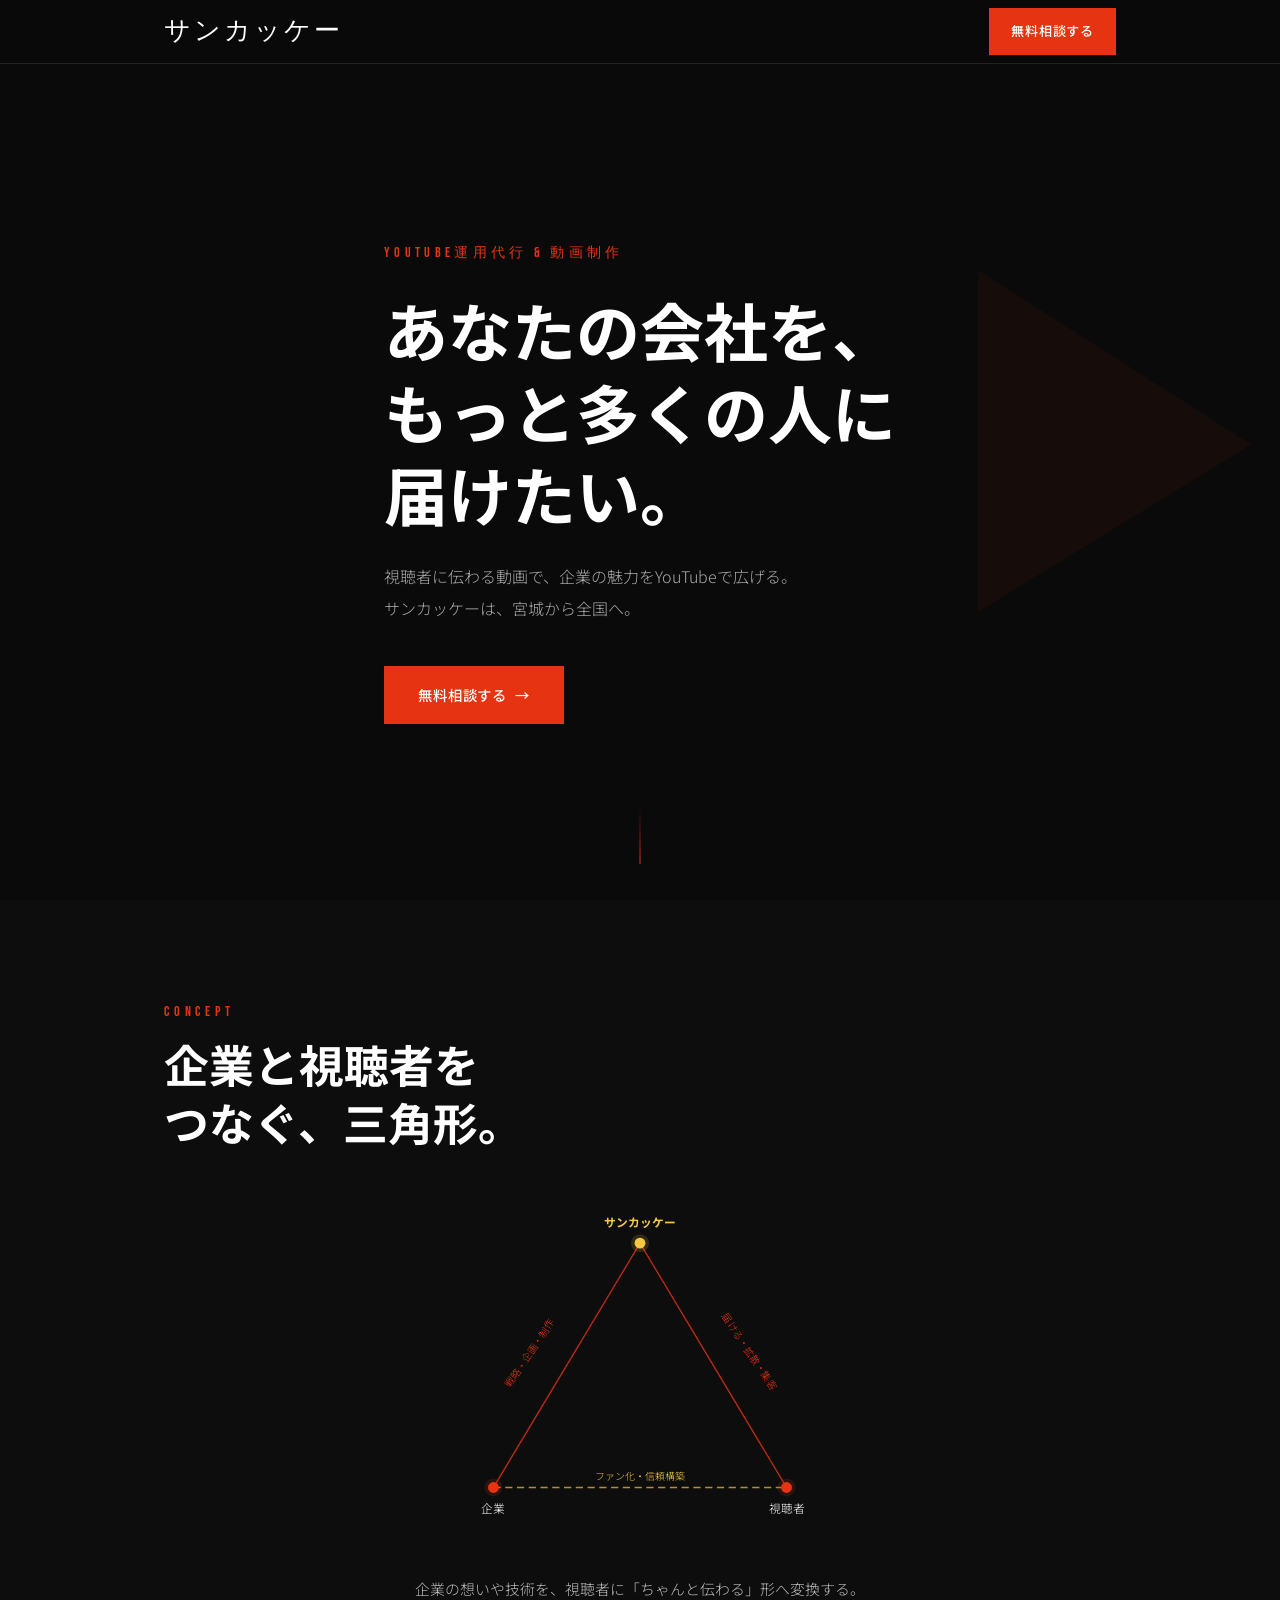
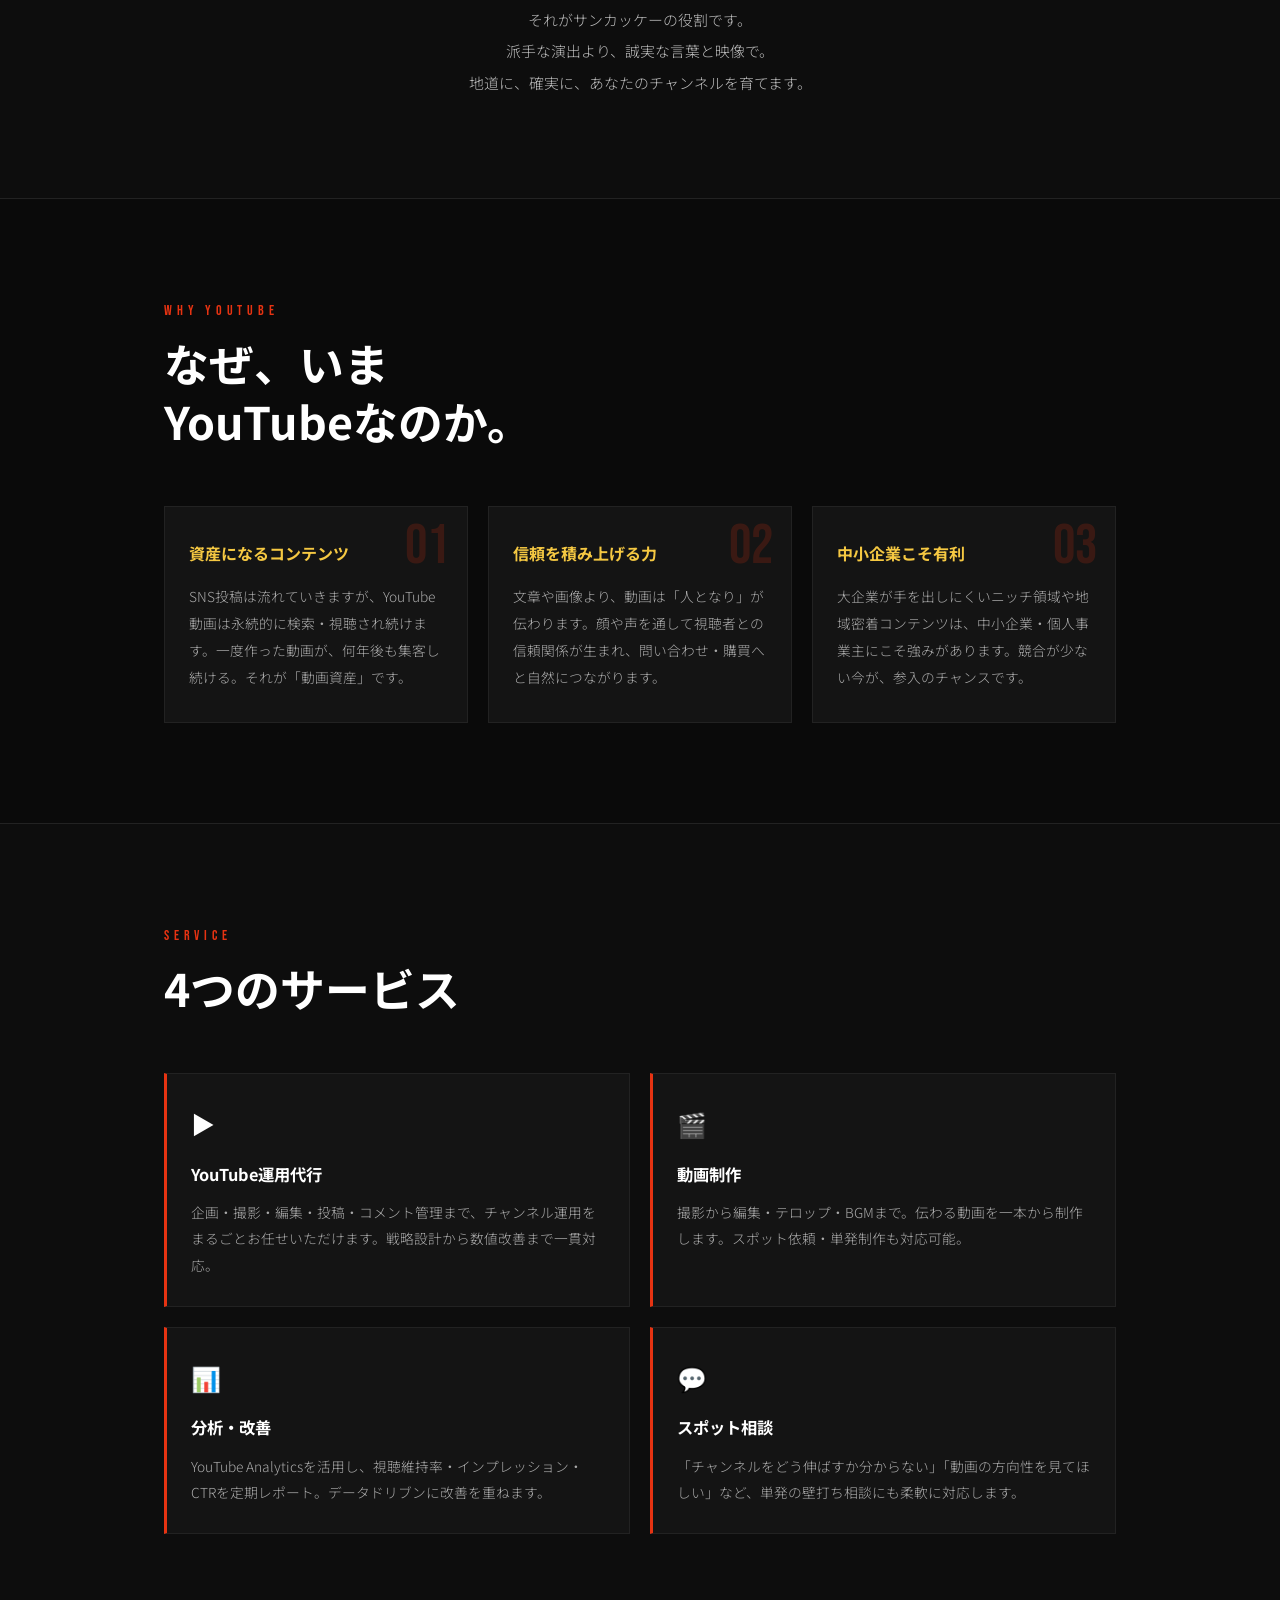
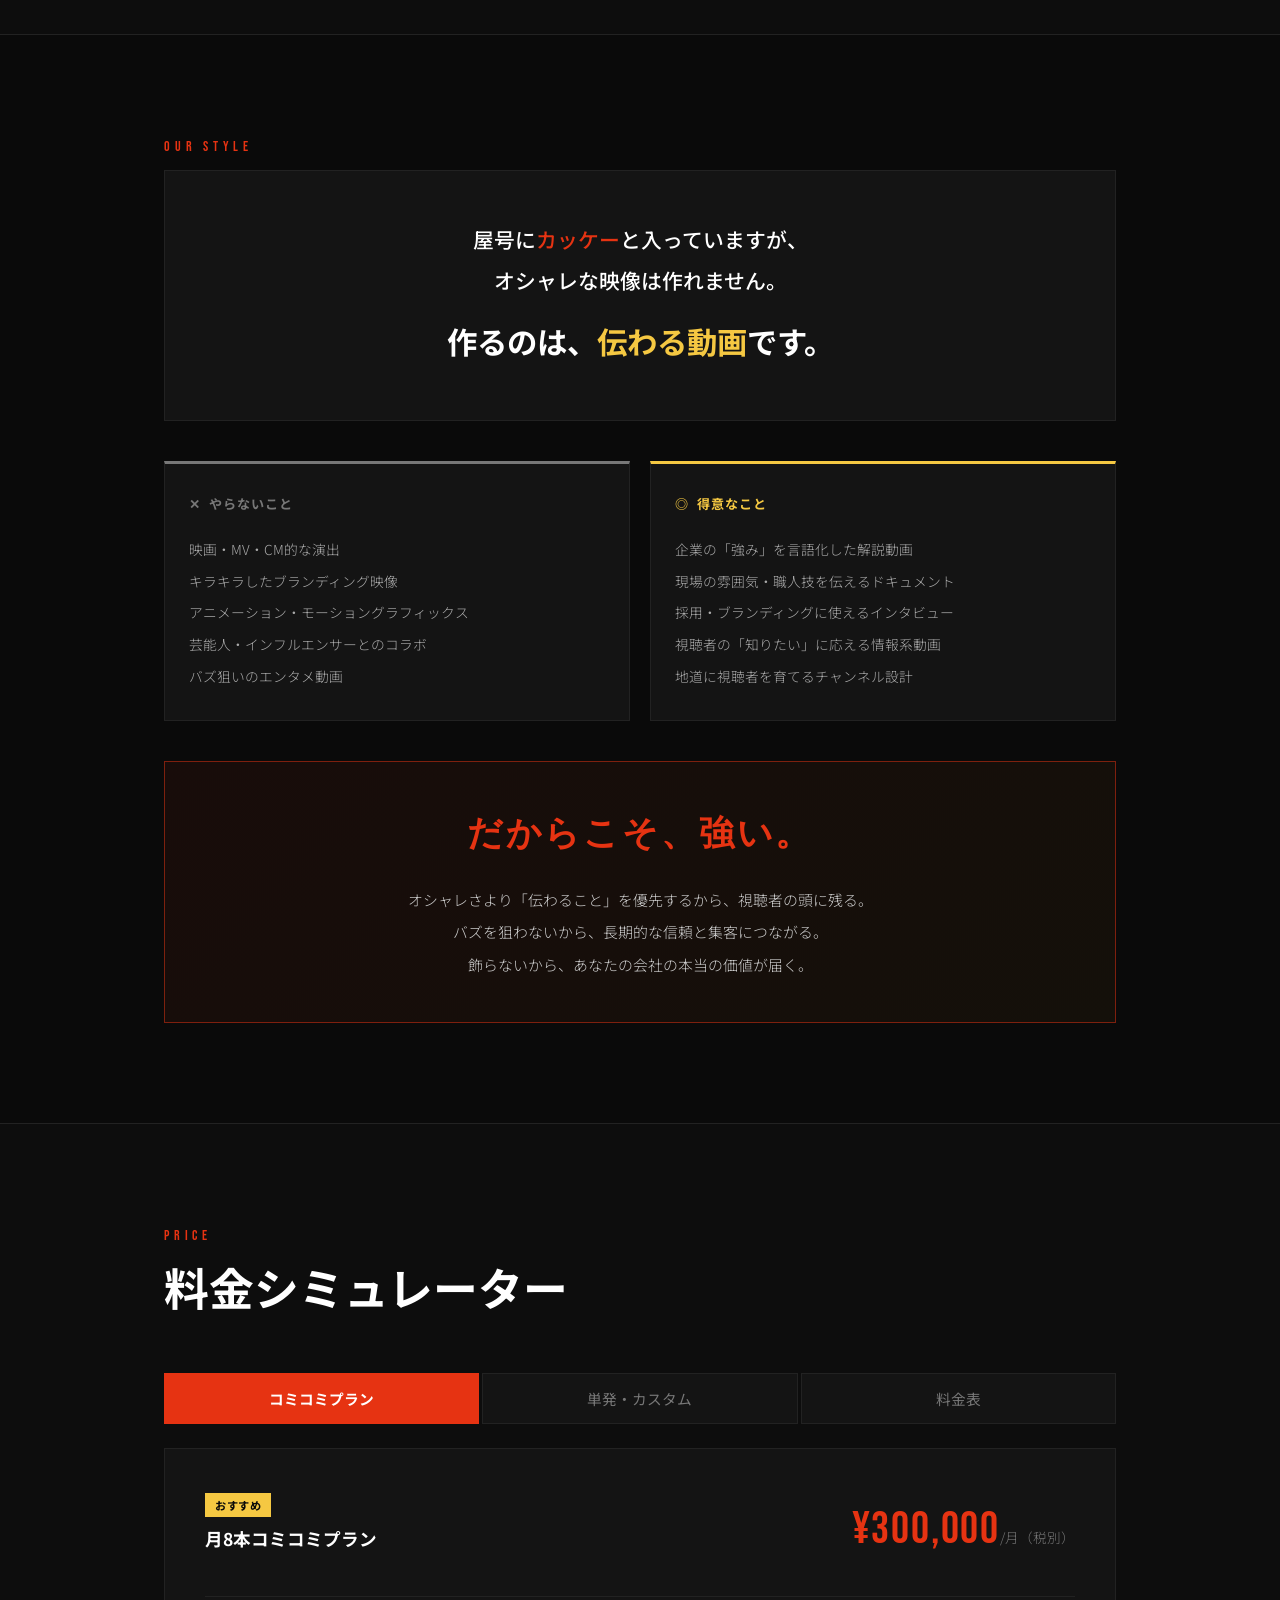
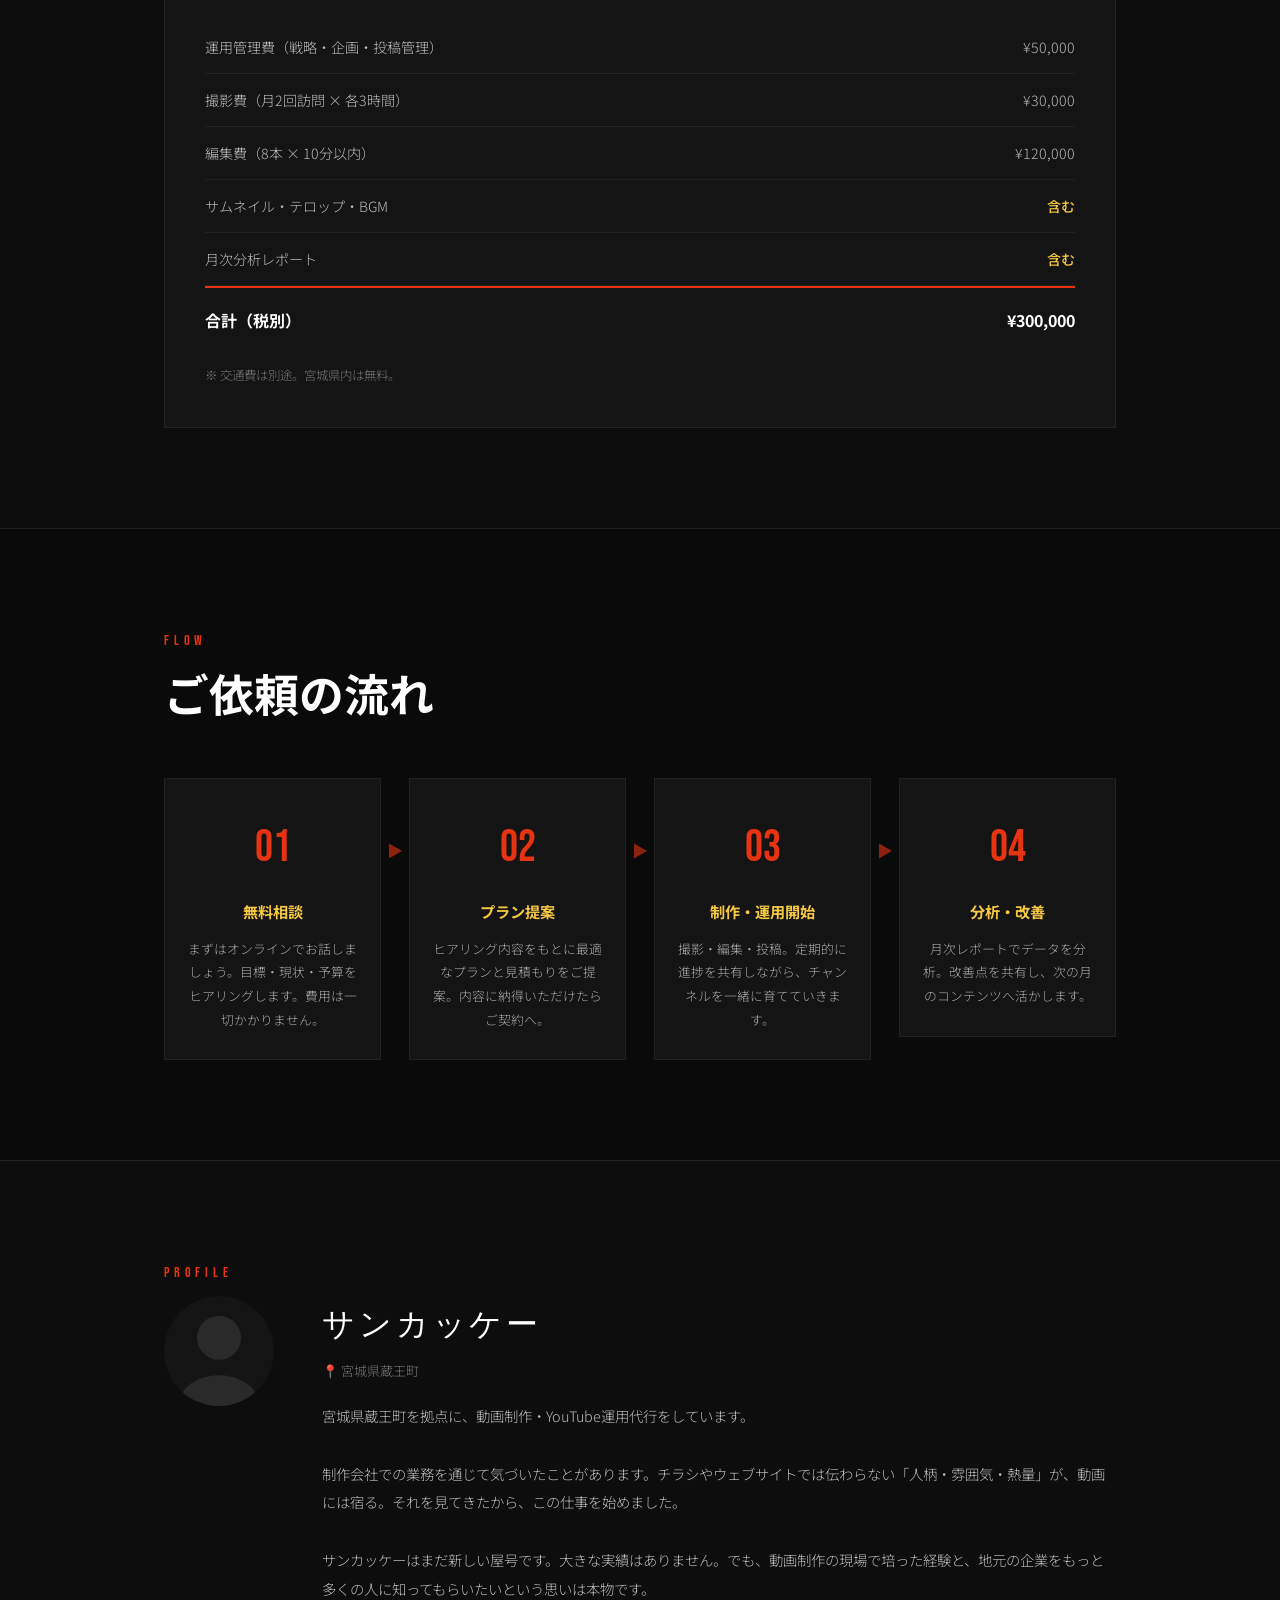
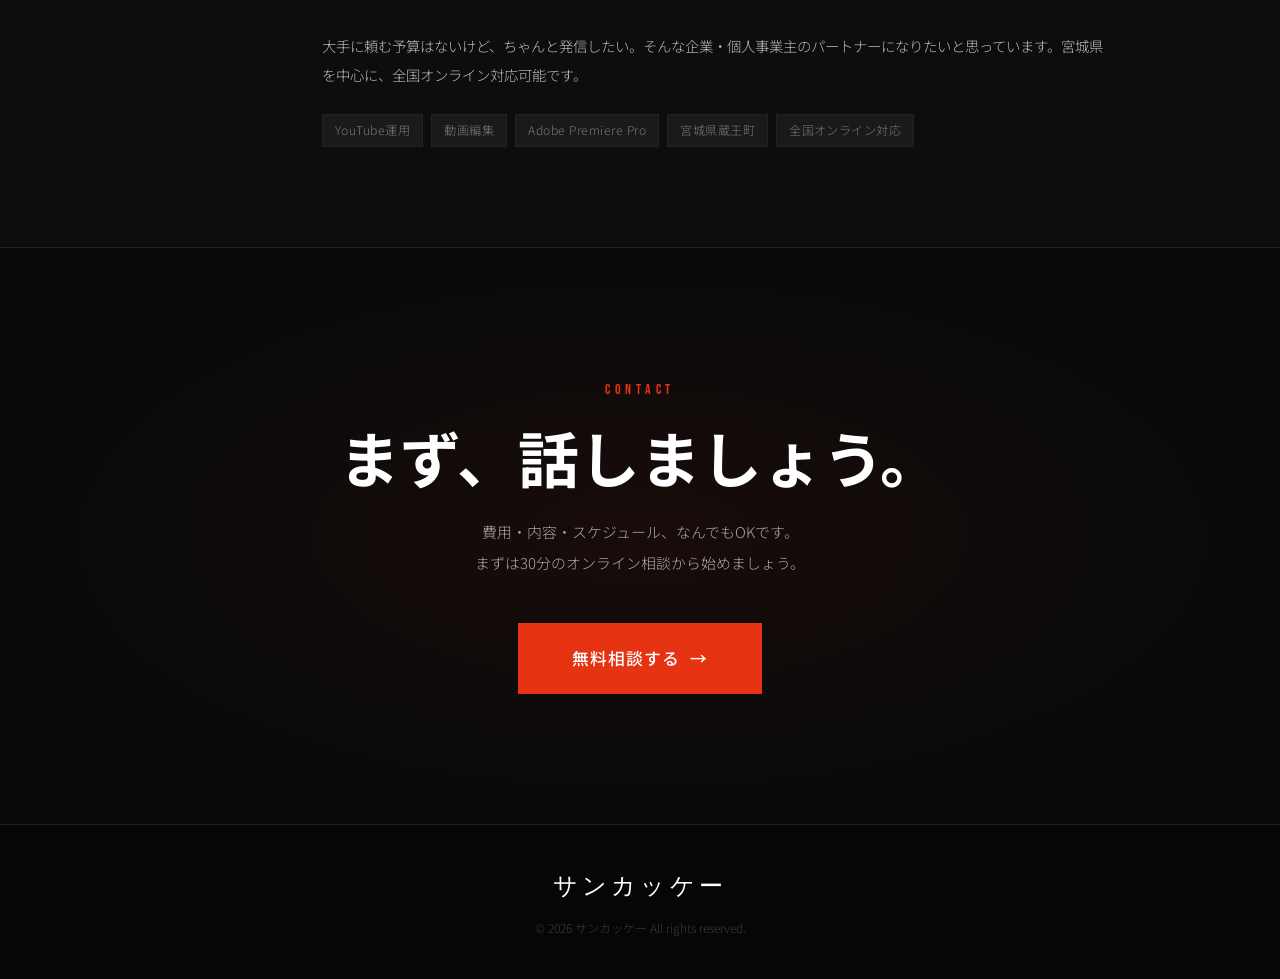
==== commit ac8018c9: "Update PROFILE text and tags プロフィール文を新しい内容に差し替え、タグを YouTube運用 / 動画編集 / Adobe Premiere Pro / 宮城県蔵王町 /" ====
--- a/index.html
+++ b/index.html
@@ -441,16 +441,16 @@
           <p class="profile__name">サンカッケー</p>
           <p class="profile__location">📍 宮城県蔵王町</p>
           <p class="profile__text">
-            「伝わらないもったいなさ」をなくしたくて、動画制作・YouTube運用を始めました。<br><br>
-            複数チャンネルの立ち上げ・運用を経験。登録者0から数千人規模まで育てた実績があります。<br><br>
-            大手に頼む予算はないけど、ちゃんとした動画で発信したい。そんな企業・個人事業主のパートナーになりたいと思っています。<br><br>
-            宮城県を中心に活動していますが、全国オンライン対応可能です。
+            宮城県蔵王町を拠点に、動画制作・YouTube運用代行をしています。<br><br>
+            制作会社での業務を通じて気づいたことがあります。チラシやウェブサイトでは伝わらない「人柄・雰囲気・熱量」が、動画には宿る。それを見てきたから、この仕事を始めました。<br><br>
+            サンカッケーはまだ新しい屋号です。大きな実績はありません。でも、動画制作の現場で培った経験と、地元の企業をもっと多くの人に知ってもらいたいという思いは本物です。<br><br>
+            大手に頼む予算はないけど、ちゃんと発信したい。そんな企業・個人事業主のパートナーになりたいと思っています。宮城県を中心に、全国オンライン対応可能です。
           </p>
           <div class="profile__tags">
             <span class="tag">YouTube運用</span>
-            <span class="tag">動画制作</span>
-            <span class="tag">チャンネル設計</span>
-            <span class="tag">宮城・蔵王</span>
+            <span class="tag">動画編集</span>
+            <span class="tag">Adobe Premiere Pro</span>
+            <span class="tag">宮城県蔵王町</span>
             <span class="tag">全国オンライン対応</span>
           </div>
         </div>
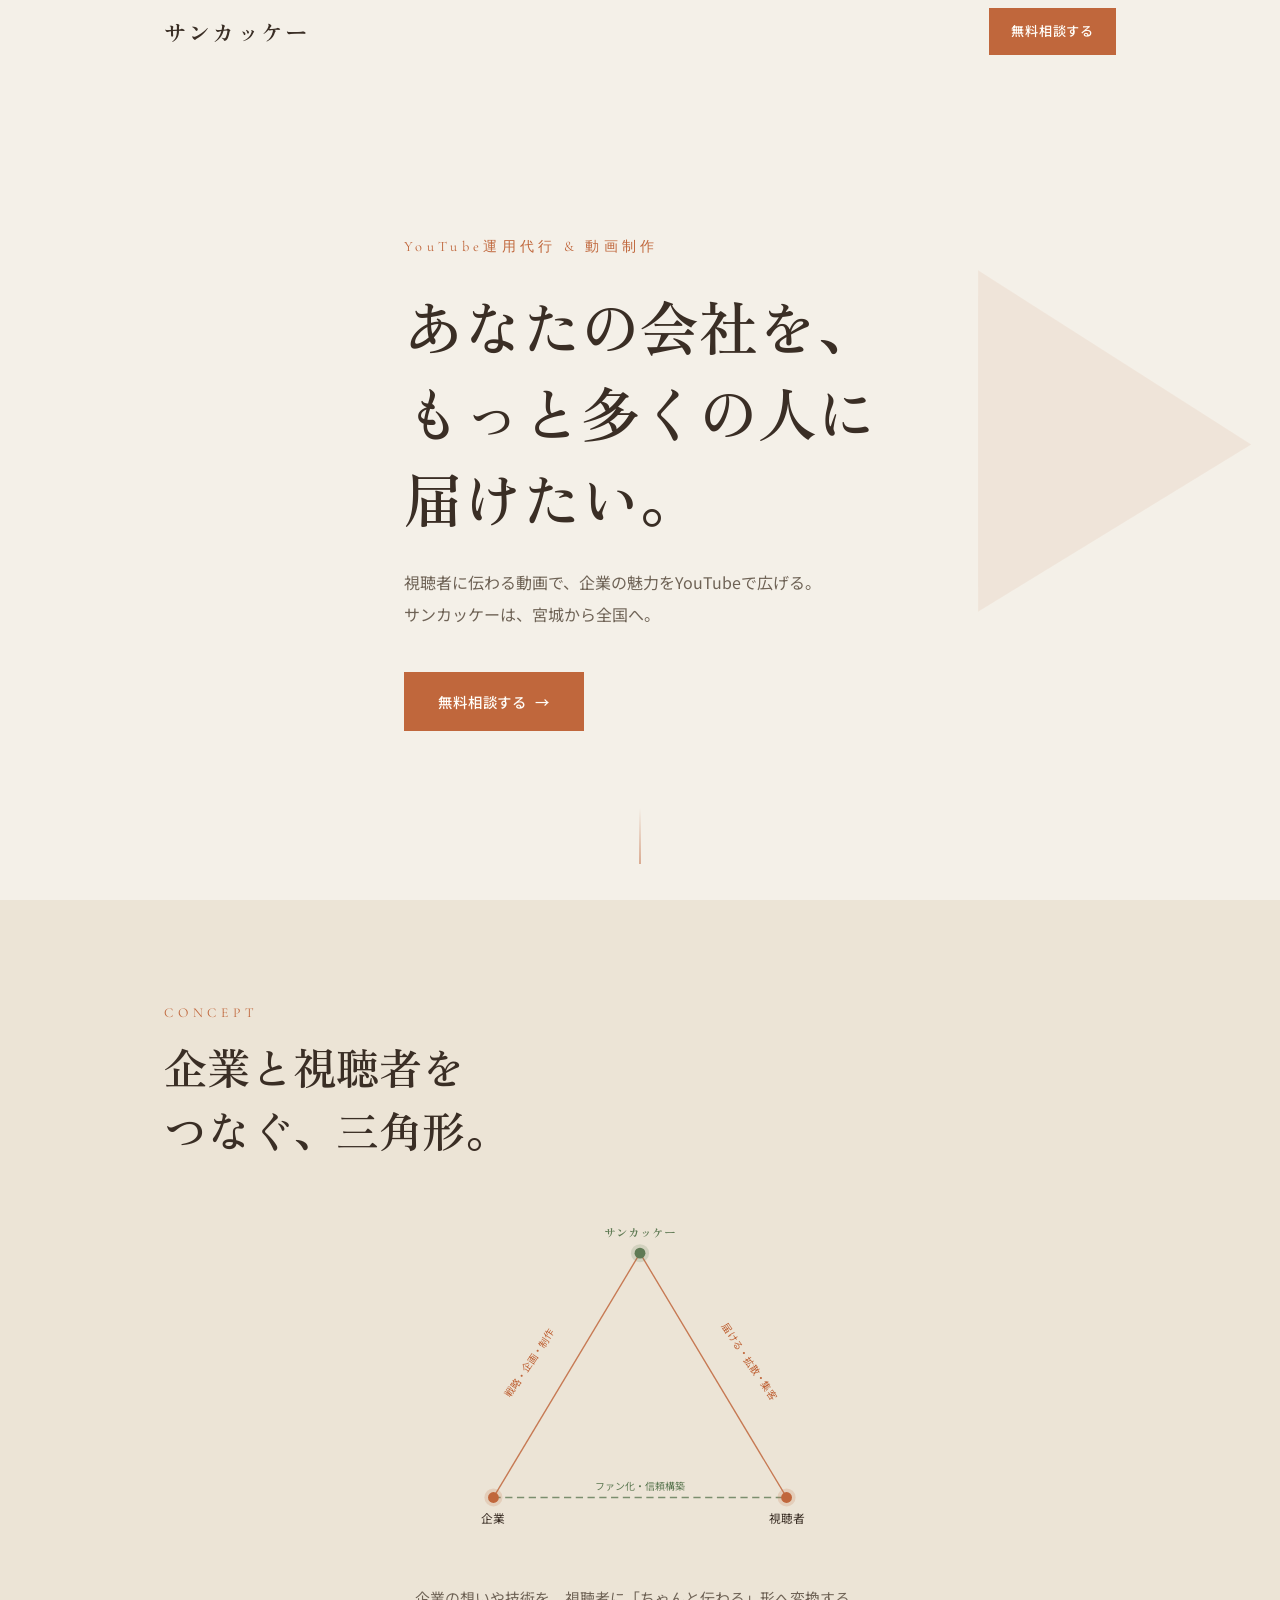
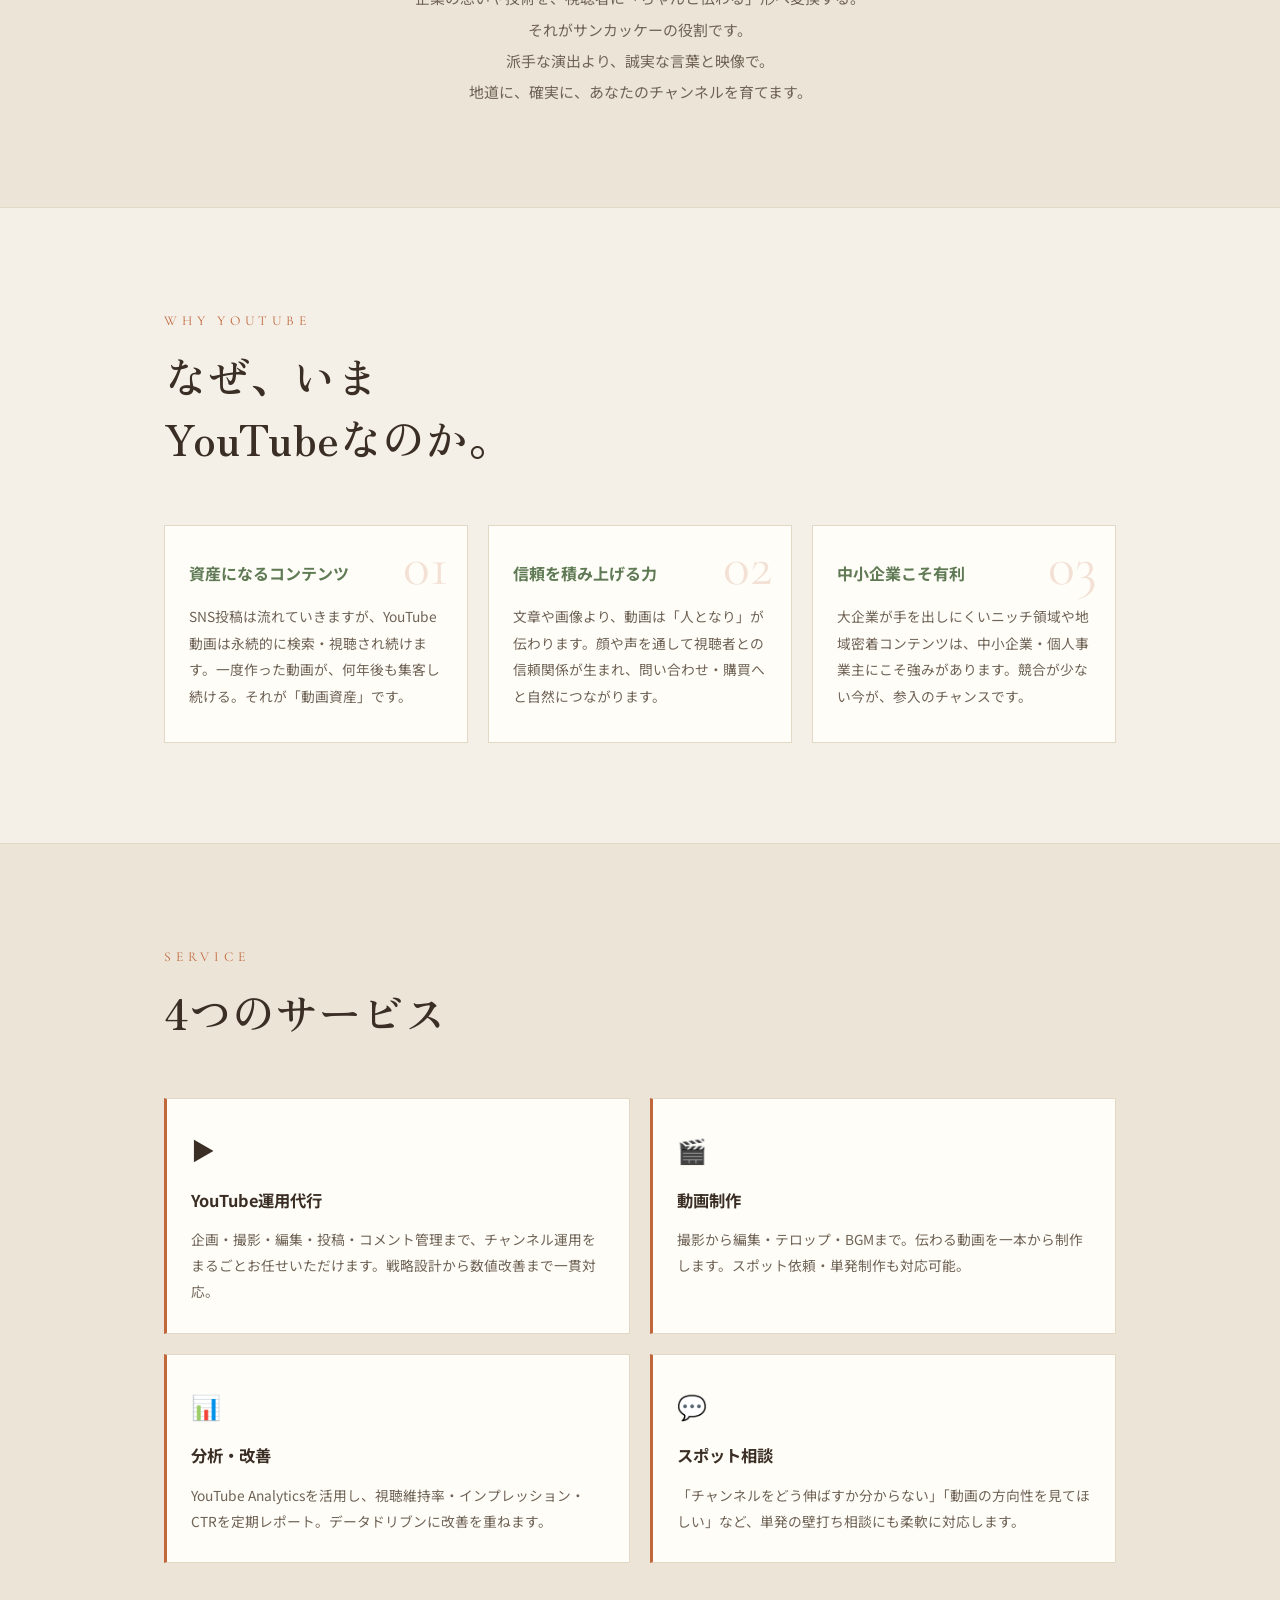
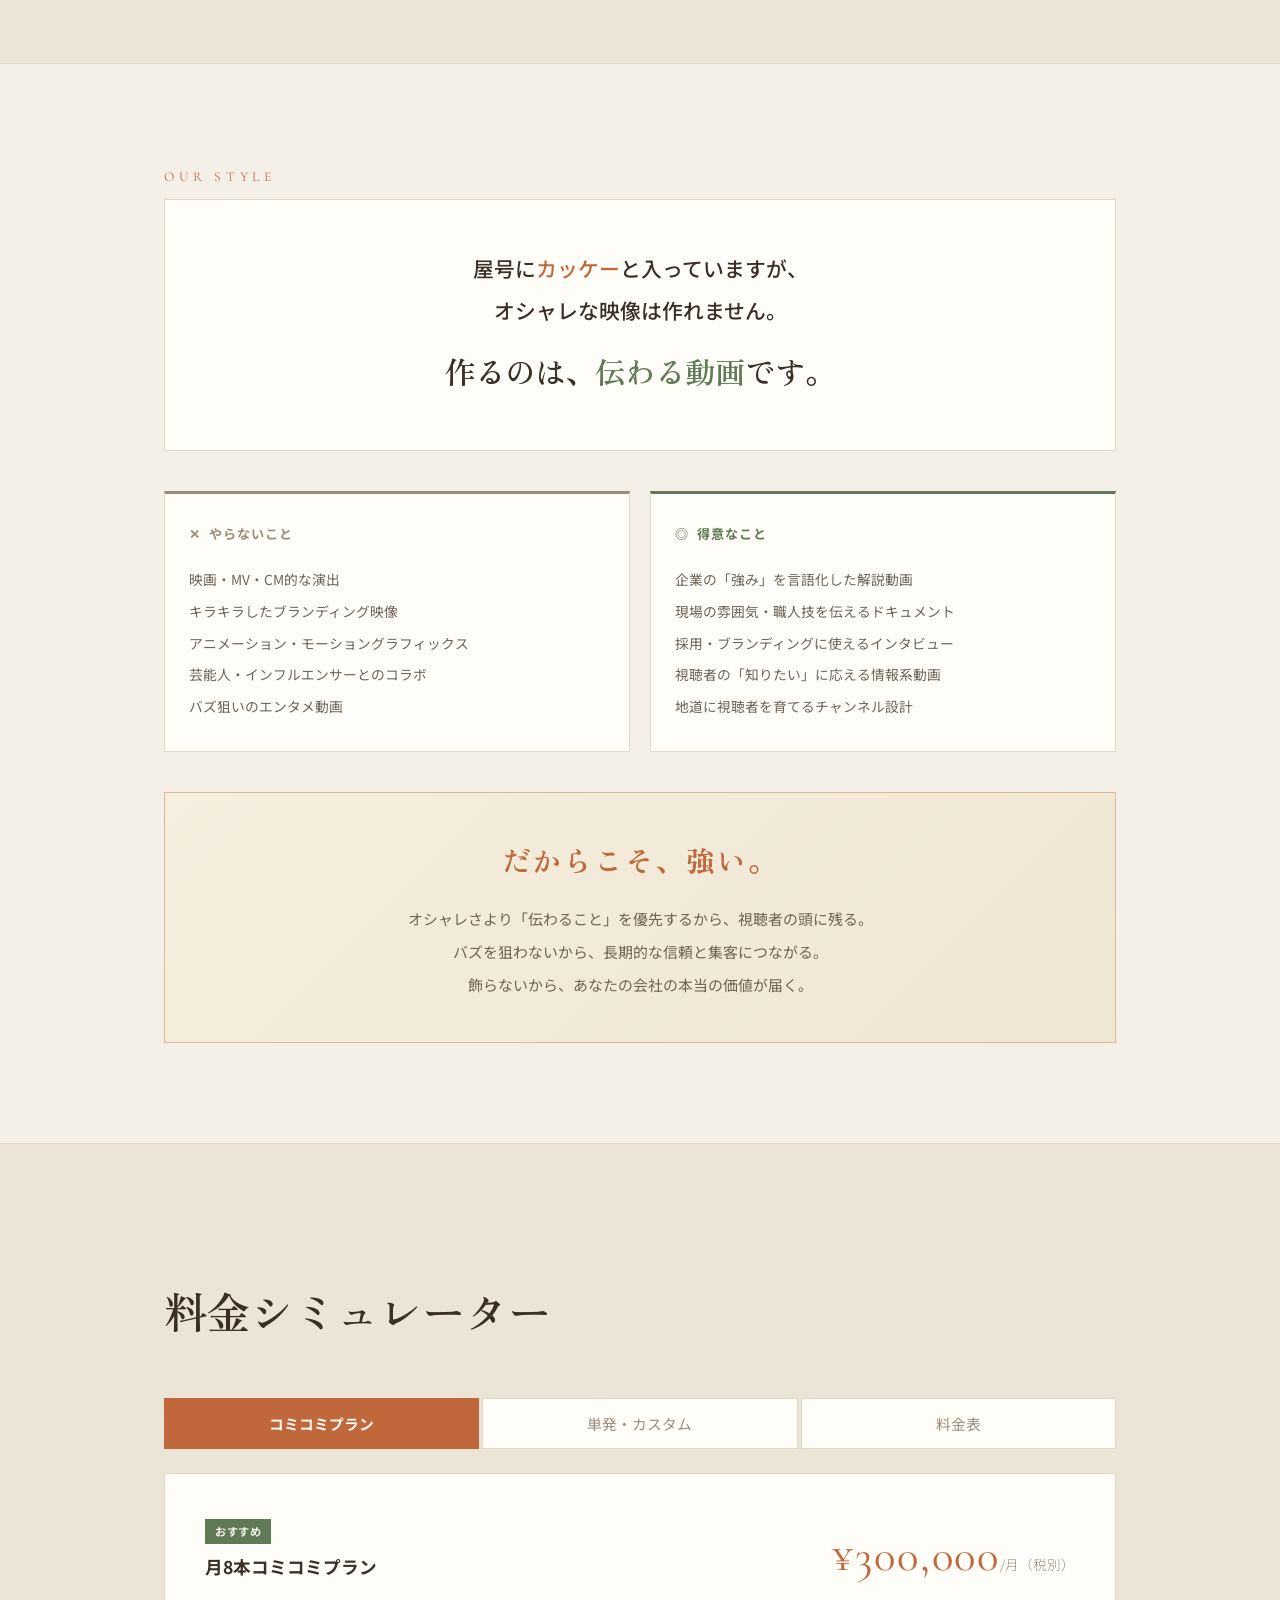
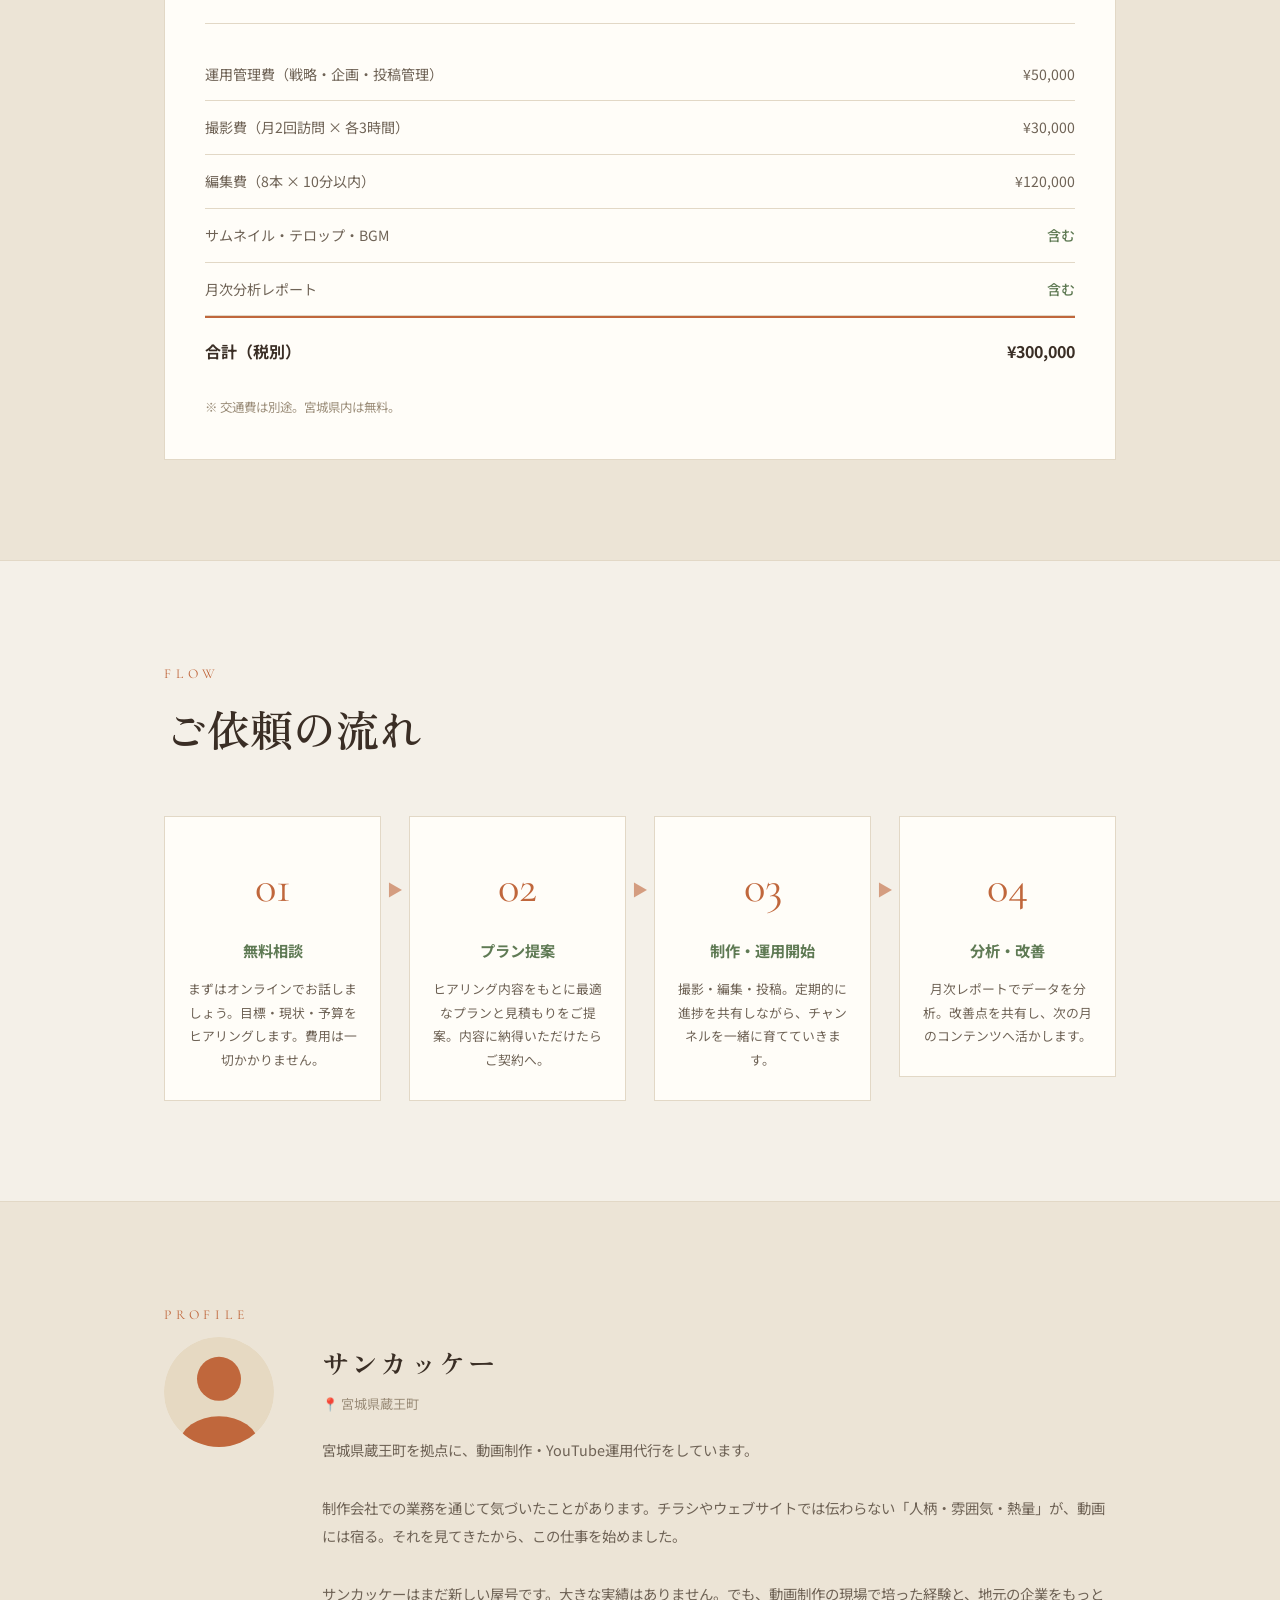
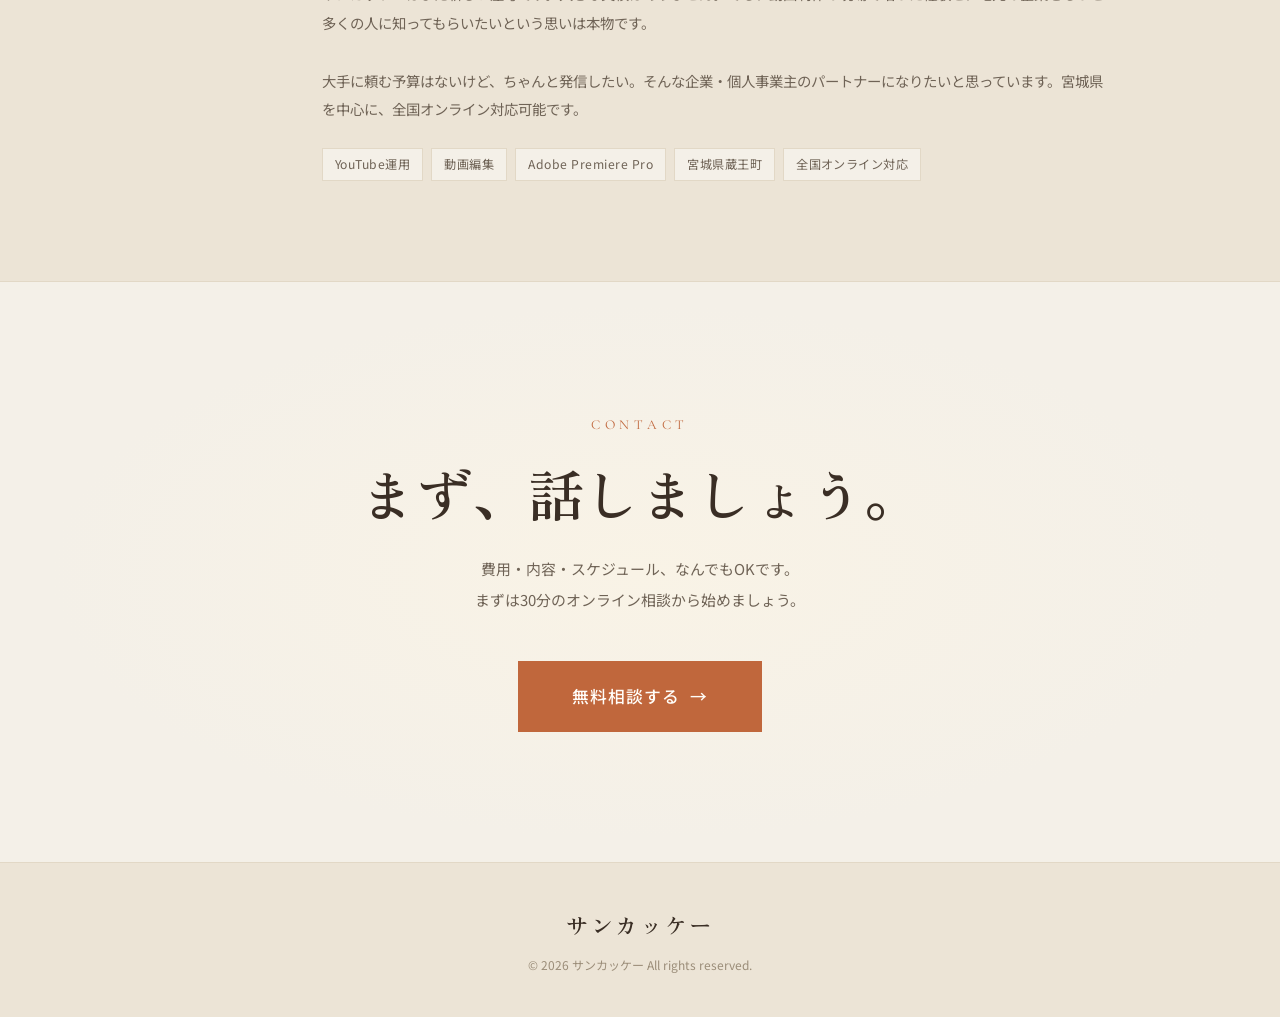
==== commit a89034c5: "Restyle site with natural/warm theme 生成り背景・こげ茶テキスト・テラコッタ＆フォレストグリーンの配色に変更。 見出しを明朝体（Zen Old Mincho）、英字" ====
--- a/index.html
+++ b/index.html
@@ -7,7 +7,7 @@
   <meta name="description" content="YouTube運用代行・動画制作のサンカッケー。宮城県蔵王町を拠点に、企業の魅力を「伝わる動画」で届けます。">
   <link rel="preconnect" href="https://fonts.googleapis.com">
   <link rel="preconnect" href="https://fonts.gstatic.com" crossorigin>
-  <link href="https://fonts.googleapis.com/css2?family=Bebas+Neue&family=Noto+Sans+JP:wght@300;400;500;700&display=swap" rel="stylesheet">
+  <link href="https://fonts.googleapis.com/css2?family=Cormorant+Garamond:wght@500;600&family=Noto+Sans+JP:wght@300;400;500;700&family=Zen+Old+Mincho:wght@400;500;600;700&display=swap" rel="stylesheet">
   <link rel="stylesheet" href="css/style.css">
 </head>
 <body>
@@ -42,24 +42,24 @@
       <div class="concept__diagram fade-up">
         <svg viewBox="0 0 420 360" xmlns="http://www.w3.org/2000/svg" class="concept__svg" aria-hidden="true">
           <!-- Triangle lines -->
-          <line x1="210" y1="40" x2="48" y2="310" stroke="#e63312" stroke-width="1.5" stroke-opacity="0.8"/>
-          <line x1="210" y1="40" x2="372" y2="310" stroke="#e63312" stroke-width="1.5" stroke-opacity="0.8"/>
-          <line x1="48" y1="310" x2="372" y2="310" stroke="#f5c842" stroke-width="1.5" stroke-dasharray="8 5" stroke-opacity="0.7"/>
+          <line x1="210" y1="40" x2="48" y2="310" stroke="#c0673c" stroke-width="1.5" stroke-opacity="0.85"/>
+          <line x1="210" y1="40" x2="372" y2="310" stroke="#c0673c" stroke-width="1.5" stroke-opacity="0.85"/>
+          <line x1="48" y1="310" x2="372" y2="310" stroke="#5f7a54" stroke-width="1.5" stroke-dasharray="8 5" stroke-opacity="0.8"/>
           <!-- Glow nodes -->
-          <circle cx="210" cy="40" r="10" fill="#f5c842" opacity="0.15"/>
-          <circle cx="210" cy="40" r="6" fill="#f5c842"/>
-          <circle cx="48" cy="310" r="10" fill="#e63312" opacity="0.15"/>
-          <circle cx="48" cy="310" r="6" fill="#e63312"/>
-          <circle cx="372" cy="310" r="10" fill="#e63312" opacity="0.15"/>
-          <circle cx="372" cy="310" r="6" fill="#e63312"/>
+          <circle cx="210" cy="40" r="10" fill="#5f7a54" opacity="0.18"/>
+          <circle cx="210" cy="40" r="6" fill="#5f7a54"/>
+          <circle cx="48" cy="310" r="10" fill="#c0673c" opacity="0.18"/>
+          <circle cx="48" cy="310" r="6" fill="#c0673c"/>
+          <circle cx="372" cy="310" r="10" fill="#c0673c" opacity="0.18"/>
+          <circle cx="372" cy="310" r="6" fill="#c0673c"/>
           <!-- Labels -->
-          <text x="210" y="22" text-anchor="middle" fill="#f5c842" font-size="13" font-family="'Noto Sans JP', sans-serif" font-weight="700">サンカッケー</text>
-          <text x="48" y="338" text-anchor="middle" fill="#ffffff" font-size="13" font-family="'Noto Sans JP', sans-serif">企業</text>
-          <text x="372" y="338" text-anchor="middle" fill="#ffffff" font-size="13" font-family="'Noto Sans JP', sans-serif">視聴者</text>
+          <text x="210" y="22" text-anchor="middle" fill="#5f7a54" font-size="13" font-family="'Zen Old Mincho', serif" font-weight="700">サンカッケー</text>
+          <text x="48" y="338" text-anchor="middle" fill="#3a2e25" font-size="13" font-family="'Noto Sans JP', sans-serif">企業</text>
+          <text x="372" y="338" text-anchor="middle" fill="#3a2e25" font-size="13" font-family="'Noto Sans JP', sans-serif">視聴者</text>
           <!-- Line labels -->
-          <text x="108" y="155" text-anchor="middle" fill="#e63312" font-size="11" font-family="'Noto Sans JP', sans-serif" transform="rotate(-56, 108, 175)">戦略・企画・制作</text>
-          <text x="310" y="155" text-anchor="middle" fill="#e63312" font-size="11" font-family="'Noto Sans JP', sans-serif" transform="rotate(56, 312, 175)">届ける・拡散・集客</text>
-          <text x="210" y="302" text-anchor="middle" fill="#f5c842" font-size="11" font-family="'Noto Sans JP', sans-serif">ファン化・信頼構築</text>
+          <text x="108" y="155" text-anchor="middle" fill="#c0673c" font-size="11" font-family="'Noto Sans JP', sans-serif" transform="rotate(-56, 108, 175)">戦略・企画・制作</text>
+          <text x="310" y="155" text-anchor="middle" fill="#c0673c" font-size="11" font-family="'Noto Sans JP', sans-serif" transform="rotate(56, 312, 175)">届ける・拡散・集客</text>
+          <text x="210" y="302" text-anchor="middle" fill="#5f7a54" font-size="11" font-family="'Noto Sans JP', sans-serif">ファン化・信頼構築</text>
         </svg>
       </div>
       <p class="concept__text fade-up">
@@ -432,9 +432,9 @@
       <div class="profile__inner fade-up">
         <div class="profile__icon" aria-hidden="true">
           <svg viewBox="0 0 100 100" xmlns="http://www.w3.org/2000/svg">
-            <circle cx="50" cy="50" r="50" fill="#141414"/>
-            <circle cx="50" cy="38" r="20" fill="#2a2a2a"/>
-            <ellipse cx="50" cy="98" rx="36" ry="26" fill="#2a2a2a"/>
+            <circle cx="50" cy="50" r="50" fill="#e6d9c2"/>
+            <circle cx="50" cy="38" r="20" fill="#c0673c"/>
+            <ellipse cx="50" cy="98" rx="36" ry="26" fill="#c0673c"/>
           </svg>
         </div>
         <div class="profile__body">
--- a/css/style.css
+++ b/css/style.css
@@ -8,15 +8,16 @@
 }
 
 :root {
-  --bg:        #0a0a0a;
-  --bg-alt:    #0d0d0d;
-  --card:      #141414;
-  --border:    #222;
-  --accent:    #e63312;
-  --sub:       #f5c842;
-  --white:     #ffffff;
-  --gray:      #777;
-  --text-muted:#aaa;
+  --bg:        #f4f0e8; /* 生成り */
+  --bg-alt:    #ece4d6; /* やや深い生成り（交互セクション） */
+  --card:      #fffdf8; /* カード（ほぼ白） */
+  --border:    #e2d8c6;
+  --accent:    #c0673c; /* テラコッタ */
+  --sub:       #5f7a54; /* フォレストグリーン */
+  --ink:       #3a2e25; /* こげ茶（主要テキスト） */
+  --white:     #fffdf8; /* アクセント上の明色テキスト */
+  --gray:      #9b8d79;
+  --text-muted:#6f6356;
   --nav-h:     64px;
 }
 
@@ -27,10 +28,10 @@
 
 body {
   background: var(--bg);
-  color: var(--white);
+  color: var(--ink);
   font-family: 'Noto Sans JP', sans-serif;
-  font-weight: 300;
-  line-height: 1.85;
+  font-weight: 400;
+  line-height: 1.9;
   overflow-x: hidden;
 }
 
@@ -78,7 +79,7 @@
    TYPOGRAPHY — SECTION HEADERS
 ============================================================ */
 .section__eyebrow {
-  font-family: 'Bebas Neue', sans-serif;
+  font-family: 'Cormorant Garamond', serif;
   font-size: 0.85rem;
   letter-spacing: 0.35em;
   color: var(--accent);
@@ -86,9 +87,10 @@
 }
 
 .section__title {
-  font-size: clamp(1.8rem, 4.5vw, 2.8rem);
-  font-weight: 700;
-  line-height: 1.3;
+  font-family: 'Zen Old Mincho', serif;
+  font-size: clamp(1.8rem, 4.5vw, 2.7rem);
+  font-weight: 600;
+  line-height: 1.45;
   margin-bottom: 3.5rem;
 }
 
@@ -135,15 +137,16 @@
   right: 0;
   z-index: 999;
   height: var(--nav-h);
-  background: rgba(10, 10, 10, 0.92);
+  background: rgba(244, 240, 232, 0.85);
   backdrop-filter: blur(10px);
   -webkit-backdrop-filter: blur(10px);
-  border-bottom: 1px solid var(--border);
-  transition: border-color 0.3s;
+  border-bottom: 1px solid transparent;
+  transition: border-color 0.3s, box-shadow 0.3s;
 }
 
 .nav--scrolled {
-  border-bottom-color: #333;
+  border-bottom-color: var(--border);
+  box-shadow: 0 4px 24px rgba(58, 46, 37, 0.06);
 }
 
 .nav__inner {
@@ -157,10 +160,11 @@
 }
 
 .nav__logo {
-  font-family: 'Bebas Neue', sans-serif;
-  font-size: 1.6rem;
-  letter-spacing: 0.12em;
-  color: var(--white);
+  font-family: 'Zen Old Mincho', serif;
+  font-weight: 700;
+  font-size: 1.4rem;
+  letter-spacing: 0.1em;
+  color: var(--ink);
   transition: color 0.2s;
 }
 
@@ -187,7 +191,7 @@
   transform: translateY(-50%);
   font-size: clamp(200px, 38vw, 420px);
   color: var(--accent);
-  opacity: 0.055;
+  opacity: 0.08;
   line-height: 1;
   pointer-events: none;
   user-select: none;
@@ -203,7 +207,7 @@
 }
 
 .hero__label {
-  font-family: 'Bebas Neue', sans-serif;
+  font-family: 'Cormorant Garamond', serif;
   font-size: 0.9rem;
   letter-spacing: 0.3em;
   color: var(--accent);
@@ -212,9 +216,10 @@
 }
 
 .hero__title {
-  font-weight: 700;
-  font-size: clamp(2.2rem, 6vw, 4rem);
-  line-height: 1.28;
+  font-family: 'Zen Old Mincho', serif;
+  font-weight: 600;
+  font-size: clamp(2.1rem, 5.6vw, 3.7rem);
+  line-height: 1.45;
   margin-bottom: 1.6rem;
   transition-delay: 0.25s;
 }
@@ -278,7 +283,7 @@
 .concept__text {
   text-align: center;
   font-size: 0.93rem;
-  color: #bbb;
+  color: var(--text-muted);
   line-height: 2.1;
 }
 
@@ -304,7 +309,7 @@
 }
 
 .why__num {
-  font-family: 'Bebas Neue', sans-serif;
+  font-family: 'Cormorant Garamond', serif;
   font-size: 3.5rem;
   color: var(--accent);
   opacity: 0.18;
@@ -393,8 +398,9 @@
 }
 
 .style__catch-sub {
+  font-family: 'Zen Old Mincho', serif;
   font-size: clamp(1.3rem, 3.2vw, 1.9rem);
-  font-weight: 700;
+  font-weight: 600;
   margin-top: 0.6rem;
 }
 
@@ -432,23 +438,24 @@
 }
 
 .style__reason {
-  background: linear-gradient(135deg, #180c0a 0%, #14100a 100%);
-  border: 1px solid rgba(230, 51, 18, 0.5);
+  background: linear-gradient(135deg, #f6eede 0%, #efe6d3 100%);
+  border: 1px solid rgba(192, 103, 60, 0.4);
   padding: 40px 36px;
   text-align: center;
 }
 
 .style__reason-title {
-  font-family: 'Bebas Neue', sans-serif;
-  font-size: 2.2rem;
-  letter-spacing: 0.08em;
+  font-family: 'Zen Old Mincho', serif;
+  font-weight: 700;
+  font-size: 1.8rem;
+  letter-spacing: 0.06em;
   color: var(--accent);
   margin-bottom: 1rem;
 }
 
 .style__reason-text {
   font-size: 0.93rem;
-  color: #ccc;
+  color: var(--text-muted);
   line-height: 2.2;
 }
 
@@ -478,8 +485,8 @@
 }
 
 .price__tab:hover:not(.price__tab--active) {
-  border-color: #444;
-  color: var(--white);
+  border-color: var(--accent);
+  color: var(--ink);
 }
 
 .price__tab--active {
@@ -524,11 +531,11 @@
 .price__plan-name {
   font-size: 1.1rem;
   font-weight: 700;
-  color: var(--white);
+  color: var(--ink);
 }
 
 .price__plan-price {
-  font-family: 'Bebas Neue', sans-serif;
+  font-family: 'Cormorant Garamond', serif;
   font-size: 2.8rem;
   color: var(--accent);
   letter-spacing: 0.04em;
@@ -551,7 +558,7 @@
   padding: 13px 0;
   border-bottom: 1px solid var(--border);
   font-size: 0.88rem;
-  color: #bbb;
+  color: var(--text-muted);
   gap: 16px;
 }
 
@@ -563,7 +570,7 @@
 .price__breakdown-total {
   font-size: 1rem;
   font-weight: 700;
-  color: var(--white);
+  color: var(--ink);
   border-bottom: none;
   padding-top: 18px;
   border-top: 2px solid var(--accent);
@@ -597,7 +604,7 @@
 }
 
 .price__sim-fixed {
-  font-family: 'Bebas Neue', sans-serif;
+  font-family: 'Cormorant Garamond', serif;
   font-size: 1.8rem;
   color: var(--accent);
   letter-spacing: 0.04em;
@@ -620,7 +627,7 @@
   height: 36px;
   background: var(--bg);
   border: 1px solid var(--border);
-  color: var(--white);
+  color: var(--ink);
   font-size: 1.1rem;
   cursor: pointer;
   display: flex;
@@ -637,9 +644,9 @@
 }
 
 .counter__val {
-  font-family: 'Bebas Neue', sans-serif;
+  font-family: 'Cormorant Garamond', serif;
   font-size: 2rem;
-  color: var(--white);
+  color: var(--ink);
   min-width: 36px;
   text-align: center;
 }
@@ -657,8 +664,8 @@
   flex: 1;
   -webkit-appearance: none;
   appearance: none;
-  height: 3px;
-  background: #333;
+  height: 4px;
+  background: #ddd2bd;
   outline: none;
   border-radius: 2px;
   cursor: pointer;
@@ -688,7 +695,7 @@
 }
 
 .slider-num {
-  font-family: 'Bebas Neue', sans-serif;
+  font-family: 'Cormorant Garamond', serif;
   font-size: 1.8rem;
   color: var(--sub);
   min-width: 36px;
@@ -697,7 +704,7 @@
 
 /* Result */
 .price__sim-result {
-  background: #0f0f0f;
+  background: var(--bg);
   border: 1px solid var(--border);
   padding: 28px 28px 24px;
 }
@@ -723,7 +730,7 @@
 }
 
 .price__sim-total-num {
-  font-family: 'Bebas Neue', sans-serif;
+  font-family: 'Cormorant Garamond', serif;
   font-size: 2.8rem;
   color: var(--accent);
   letter-spacing: 0.04em;
@@ -732,7 +739,7 @@
 /* Simulator — グループ */
 .price__group {
   border: 1px solid var(--border);
-  background: #0f0f0f;
+  background: var(--bg);
   padding: 20px 22px 0;
   margin-bottom: 16px;
 }
@@ -745,7 +752,7 @@
 .price__group-title {
   font-size: 0.98rem;
   font-weight: 700;
-  color: var(--white);
+  color: var(--ink);
   display: flex;
   align-items: center;
   gap: 10px;
@@ -761,7 +768,7 @@
   display: inline-block;
   background: var(--sub);
   color: var(--bg);
-  font-family: 'Bebas Neue', sans-serif;
+  font-family: 'Cormorant Garamond', serif;
   font-size: 0.9rem;
   letter-spacing: 0.06em;
   line-height: 1;
@@ -788,7 +795,7 @@
 }
 
 .price__subtotal-num {
-  font-family: 'Bebas Neue', sans-serif;
+  font-family: 'Cormorant Garamond', serif;
   font-size: 1.4rem;
   color: var(--sub);
   letter-spacing: 0.04em;
@@ -806,11 +813,11 @@
   gap: 12px;
   margin-top: 22px;
   padding: 18px 20px;
-  background: linear-gradient(135deg, #180c0a 0%, #14100a 100%);
-  border: 1px solid rgba(245, 200, 66, 0.5);
+  background: linear-gradient(135deg, #eef0e4 0%, #e7ecd9 100%);
+  border: 1px solid rgba(95, 122, 84, 0.45);
   font-size: 0.84rem;
   line-height: 1.85;
-  color: #e8e8e8;
+  color: var(--ink);
 }
 
 .price__suggest strong {
@@ -844,7 +851,7 @@
 }
 
 .price__table thead th {
-  font-family: 'Bebas Neue', sans-serif;
+  font-family: 'Cormorant Garamond', serif;
   font-size: 0.95rem;
   letter-spacing: 0.12em;
   color: var(--accent);
@@ -857,7 +864,7 @@
 }
 
 .price__table-item {
-  color: var(--white);
+  color: var(--ink);
   font-weight: 500;
 }
 
@@ -870,7 +877,7 @@
 }
 
 .price__table tbody tr:hover td {
-  background: #121212;
+  background: var(--bg);
 }
 
 /* ============================================================
@@ -904,7 +911,7 @@
 }
 
 .flow__num {
-  font-family: 'Bebas Neue', sans-serif;
+  font-family: 'Cormorant Garamond', serif;
   font-size: 2.8rem;
   color: var(--accent);
   display: block;
@@ -951,9 +958,10 @@
 }
 
 .profile__name {
-  font-family: 'Bebas Neue', sans-serif;
-  font-size: 2rem;
-  letter-spacing: 0.12em;
+  font-family: 'Zen Old Mincho', serif;
+  font-weight: 700;
+  font-size: 1.7rem;
+  letter-spacing: 0.08em;
   margin-bottom: 0.2rem;
 }
 
@@ -965,7 +973,7 @@
 
 .profile__text {
   font-size: 0.9rem;
-  color: #bbb;
+  color: var(--text-muted);
   line-height: 2;
   margin-bottom: 1.5rem;
 }
@@ -977,9 +985,9 @@
 }
 
 .tag {
-  background: #1a1a1a;
+  background: var(--bg);
   border: 1px solid var(--border);
-  color: var(--gray);
+  color: var(--text-muted);
   font-size: 0.76rem;
   padding: 4px 12px;
   letter-spacing: 0.04em;
@@ -998,11 +1006,11 @@
   text-align: center;
   padding: 130px 0;
   border-bottom: none;
-  background: radial-gradient(ellipse at center, #180c0a 0%, var(--bg) 65%);
+  background: radial-gradient(ellipse at center, #f9f3e6 0%, var(--bg) 65%);
 }
 
 .cta__eyebrow {
-  font-family: 'Bebas Neue', sans-serif;
+  font-family: 'Cormorant Garamond', serif;
   font-size: 0.85rem;
   letter-spacing: 0.35em;
   color: var(--accent);
@@ -1010,9 +1018,10 @@
 }
 
 .cta__title {
-  font-size: clamp(2rem, 5.5vw, 3.8rem);
-  font-weight: 700;
-  line-height: 1.25;
+  font-family: 'Zen Old Mincho', serif;
+  font-size: clamp(2rem, 5.5vw, 3.5rem);
+  font-weight: 600;
+  line-height: 1.4;
   margin-bottom: 1.3rem;
 }
 
@@ -1027,23 +1036,24 @@
    FOOTER
 ============================================================ */
 .footer {
-  background: #060606;
+  background: var(--bg-alt);
   padding: 40px 0;
   text-align: center;
   border-top: 1px solid var(--border);
 }
 
 .footer__logo {
-  font-family: 'Bebas Neue', sans-serif;
-  font-size: 1.5rem;
-  letter-spacing: 0.18em;
-  color: var(--white);
+  font-family: 'Zen Old Mincho', serif;
+  font-weight: 600;
+  font-size: 1.4rem;
+  letter-spacing: 0.12em;
+  color: var(--ink);
   margin-bottom: 0.5rem;
 }
 
 .footer__copy {
   font-size: 0.75rem;
-  color: #3a3a3a;
+  color: var(--gray);
 }
 
 /* ============================================================
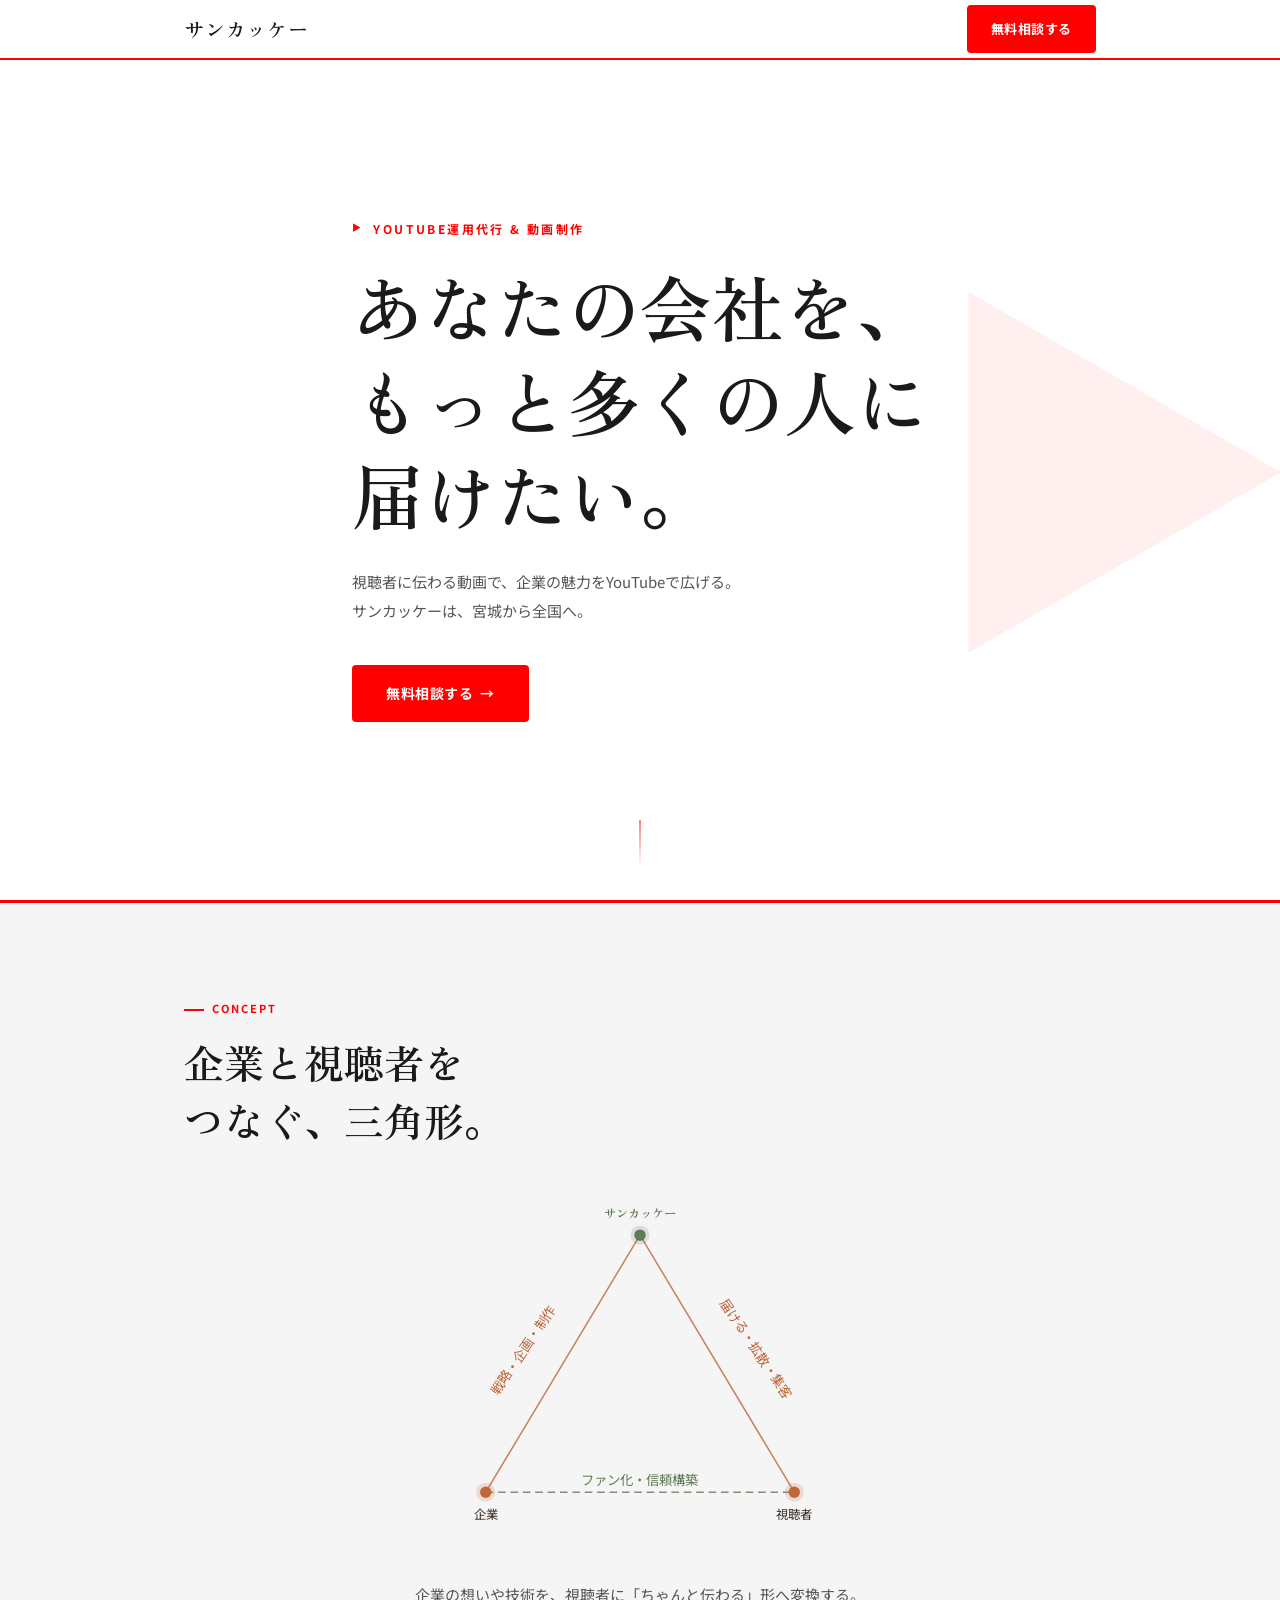
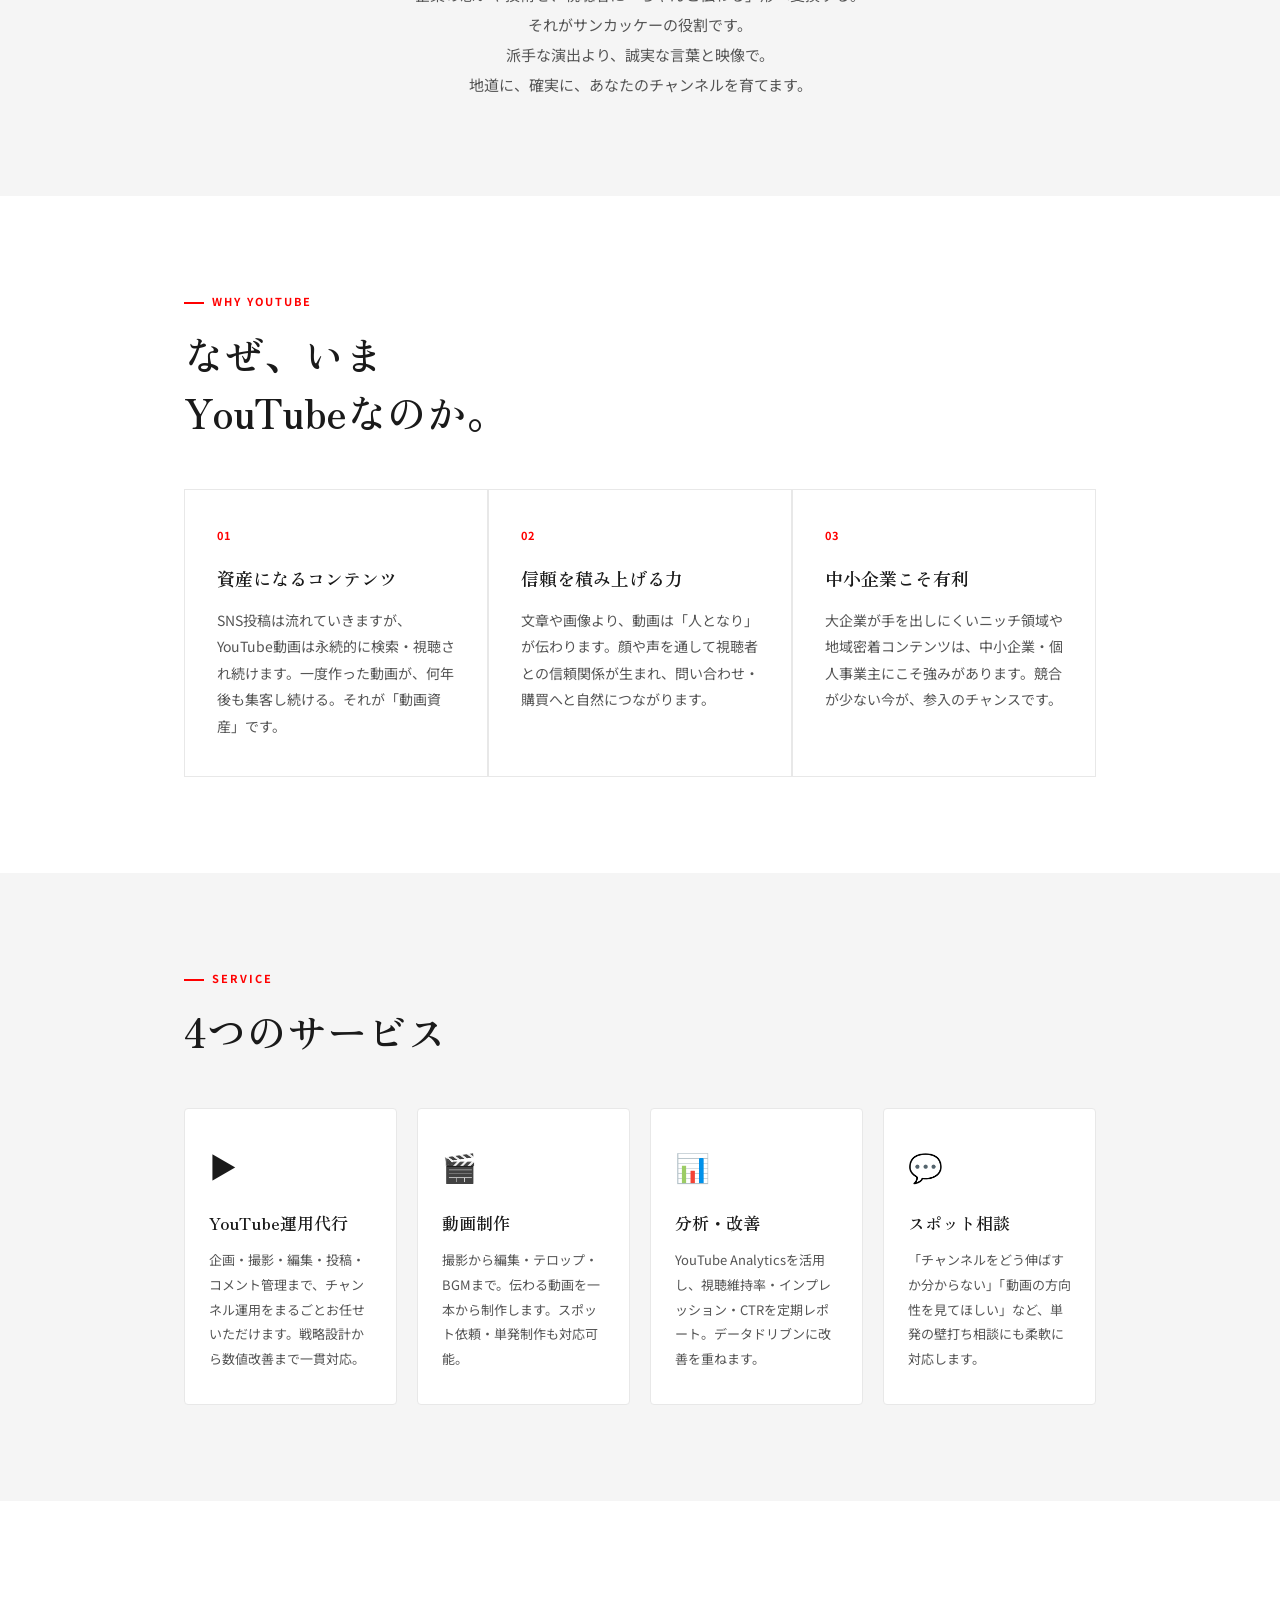
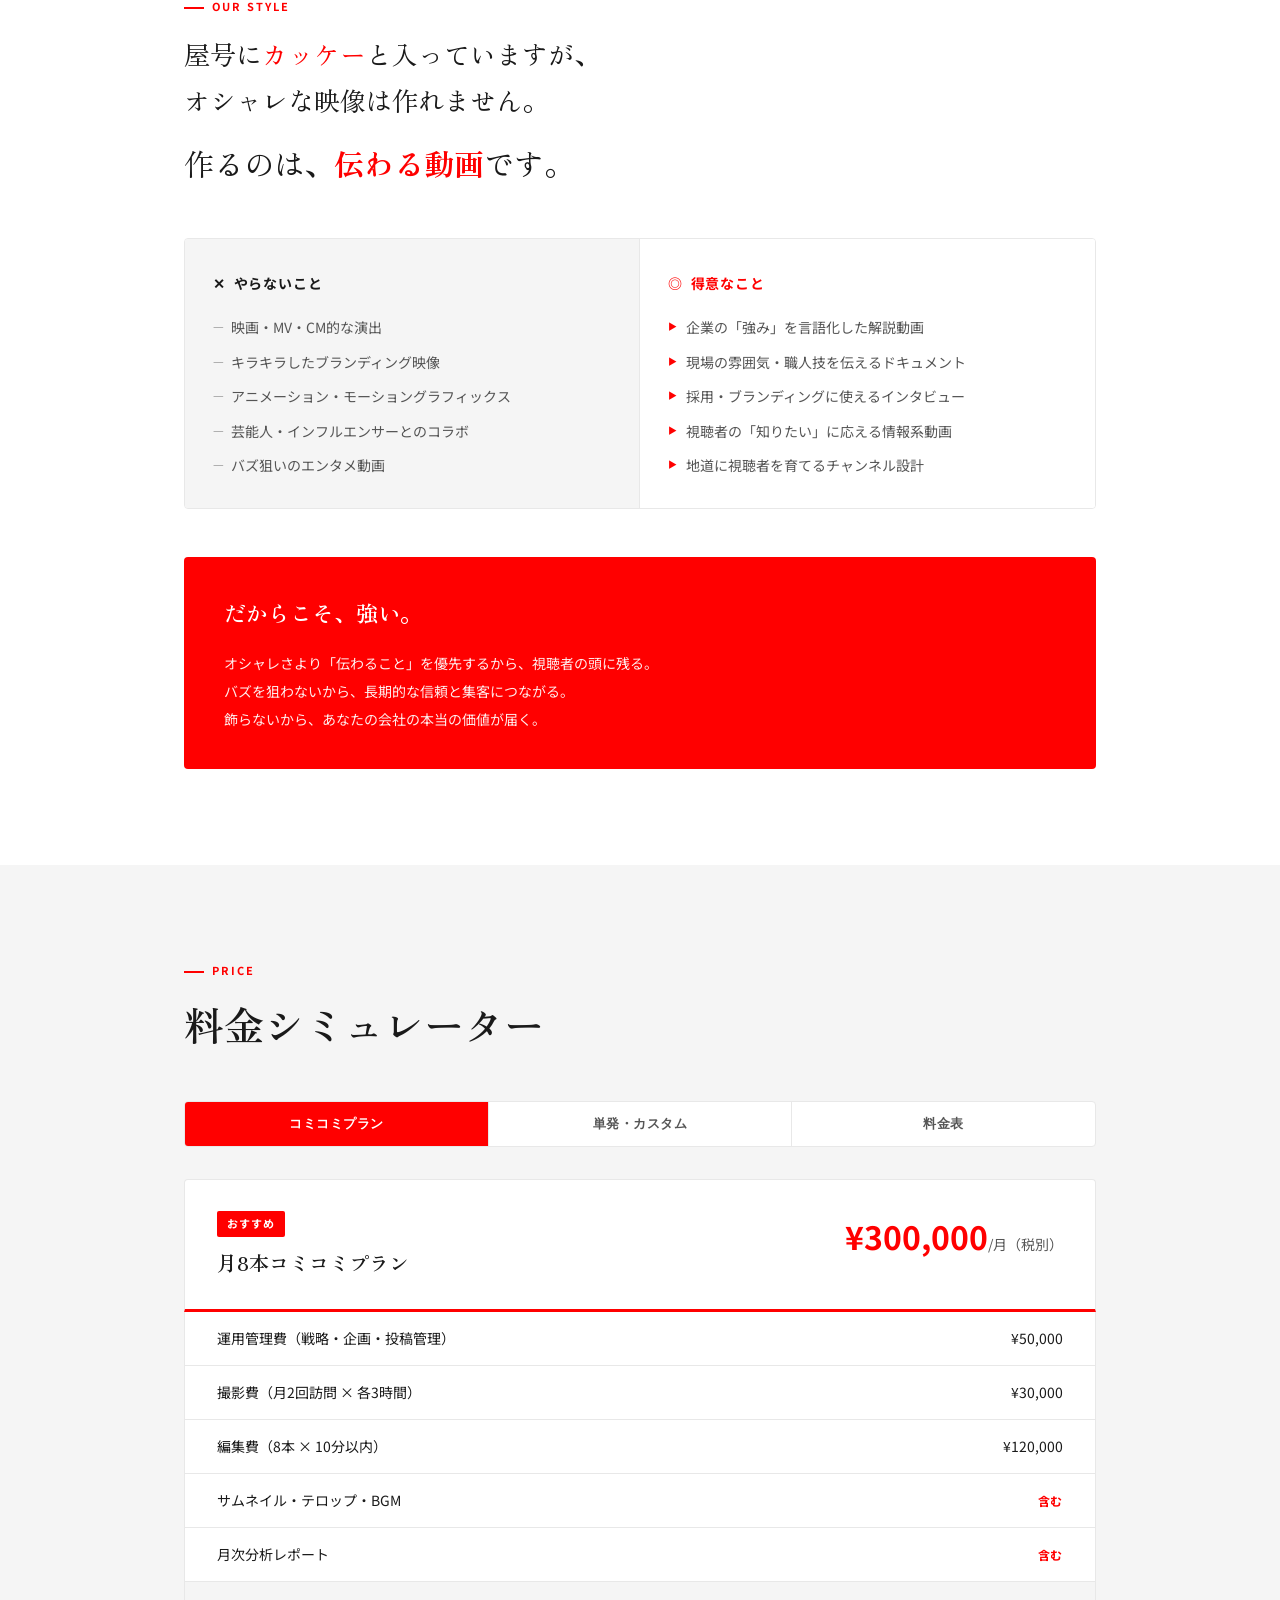
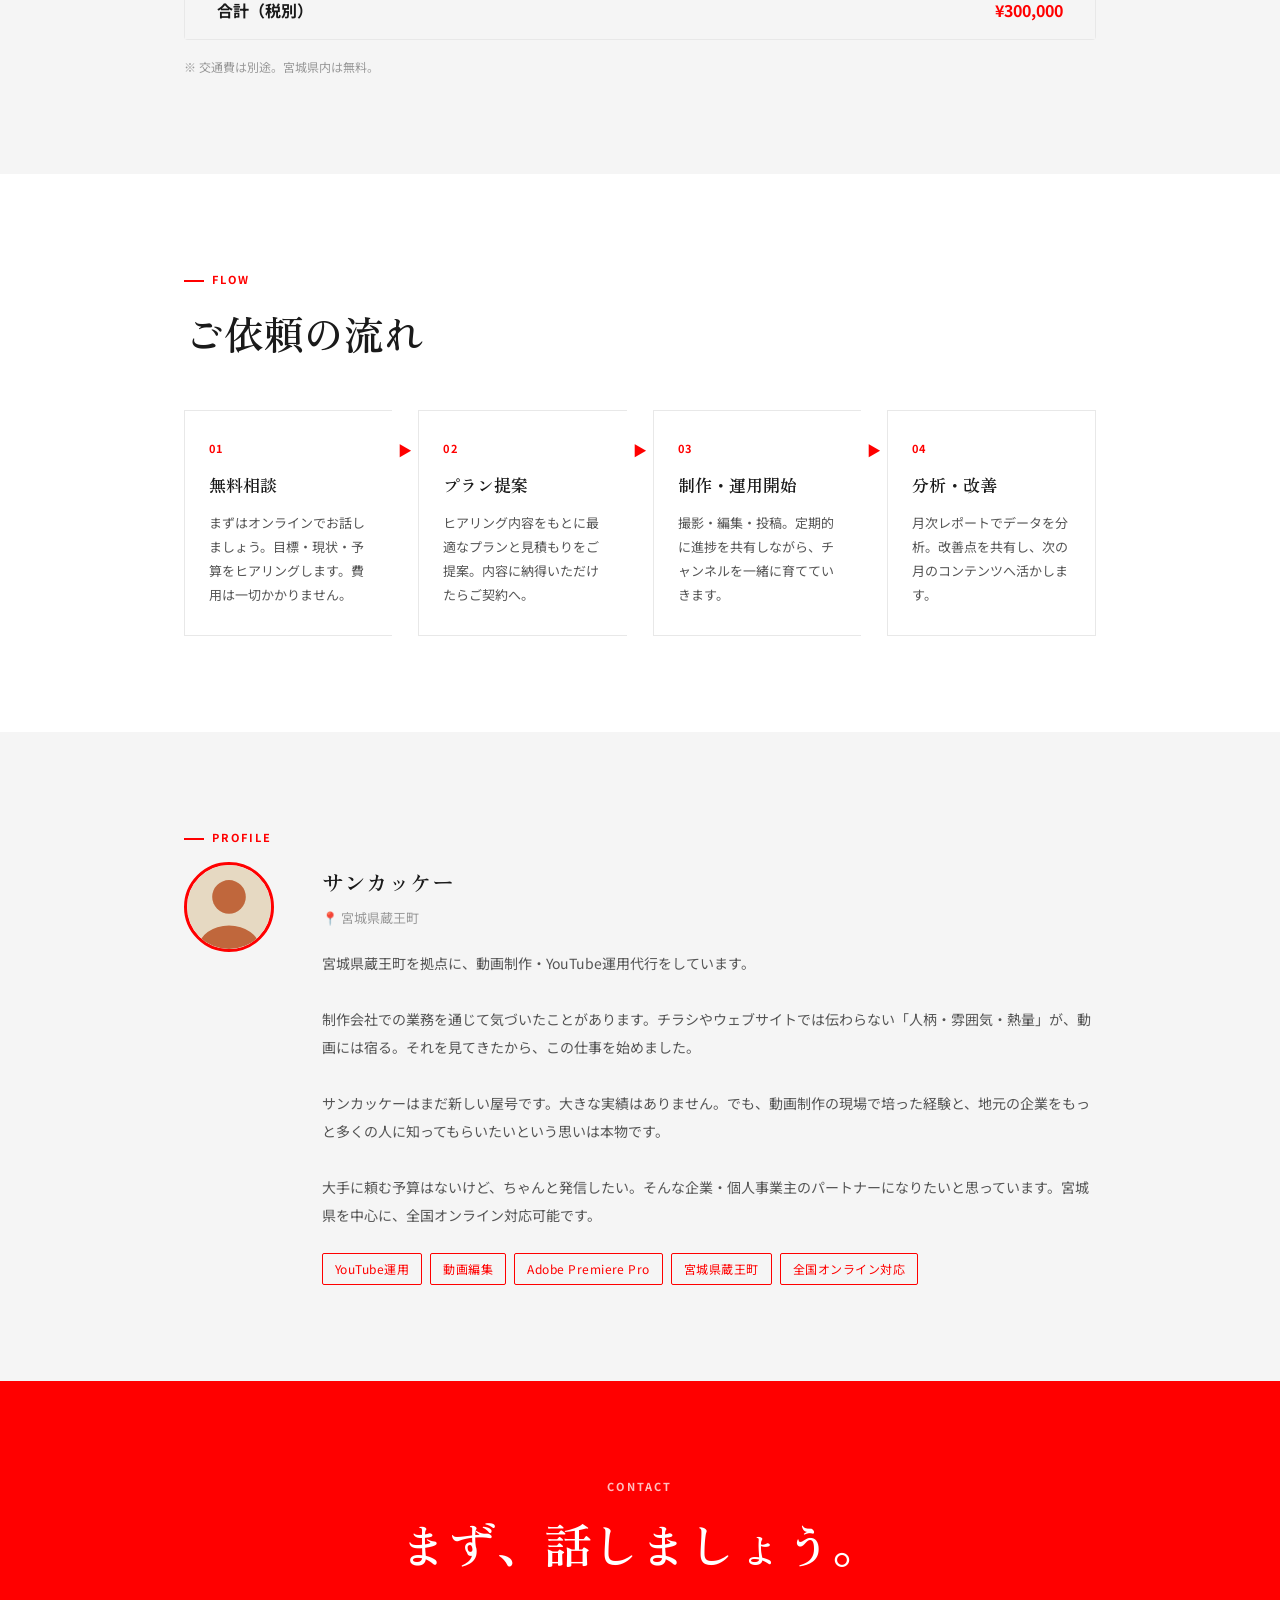
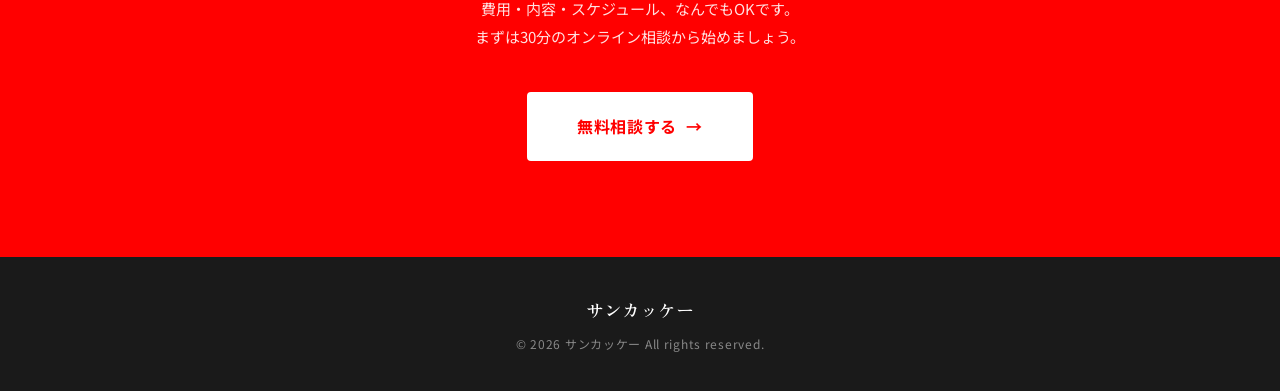
==== commit 987a0f6b: "Update index.html" ====
--- a/index.html
+++ b/index.html
@@ -57,9 +57,9 @@
           <text x="48" y="338" text-anchor="middle" fill="#3a2e25" font-size="13" font-family="'Noto Sans JP', sans-serif">企業</text>
           <text x="372" y="338" text-anchor="middle" fill="#3a2e25" font-size="13" font-family="'Noto Sans JP', sans-serif">視聴者</text>
           <!-- Line labels -->
-          <text x="108" y="155" text-anchor="middle" fill="#c0673c" font-size="11" font-family="'Noto Sans JP', sans-serif" transform="rotate(-56, 108, 175)">戦略・企画・制作</text>
-          <text x="310" y="155" text-anchor="middle" fill="#c0673c" font-size="11" font-family="'Noto Sans JP', sans-serif" transform="rotate(56, 312, 175)">届ける・拡散・集客</text>
-          <text x="210" y="302" text-anchor="middle" fill="#5f7a54" font-size="11" font-family="'Noto Sans JP', sans-serif">ファン化・信頼構築</text>
+          <text x="108" y="155" text-anchor="middle" fill="#c0673c" font-size="14" font-family="'Noto Sans JP', sans-serif" transform="rotate(-56, 108, 175)">戦略・企画・制作</text>
+          <text x="310" y="155" text-anchor="middle" fill="#c0673c" font-size="14" font-family="'Noto Sans JP', sans-serif" transform="rotate(56, 312, 175)">届ける・拡散・集客</text>
+          <text x="210" y="302" text-anchor="middle" fill="#5f7a54" font-size="14" font-family="'Noto Sans JP', sans-serif">ファン化・信頼構築</text>
         </svg>
       </div>
       <p class="concept__text fade-up">
--- a/css/style.css
+++ b/css/style.css
@@ -1,156 +1,132 @@
-/* ============================================================
-   RESET & CUSTOM PROPERTIES
-============================================================ */
-*, *::before, *::after {
-  margin: 0;
-  padding: 0;
-  box-sizing: border-box;
-}
+/* ===================== RESET & BASE ===================== */
+*, *::before, *::after { box-sizing: border-box; margin: 0; padding: 0; }
 
 :root {
-  --bg:        #f4f0e8; /* 生成り */
-  --bg-alt:    #ece4d6; /* やや深い生成り（交互セクション） */
-  --card:      #fffdf8; /* カード（ほぼ白） */
-  --border:    #e2d8c6;
-  --accent:    #c0673c; /* テラコッタ */
-  --sub:       #5f7a54; /* フォレストグリーン */
-  --ink:       #3a2e25; /* こげ茶（主要テキスト） */
-  --white:     #fffdf8; /* アクセント上の明色テキスト */
-  --gray:      #9b8d79;
-  --text-muted:#6f6356;
-  --nav-h:     64px;
-}
-
-html {
-  scroll-behavior: smooth;
-  scroll-padding-top: var(--nav-h);
-}
+  --red:       #FF0000;
+  --red-dark:  #CC0000;
+  --red-light: #fff0f0;
+  --black:     #1a1a1a;
+  --gray-600:  #555555;
+  --gray-400:  #999999;
+  --gray-100:  #f5f5f5;
+  --white:     #ffffff;
+  --border:    #e8e8e8;
+
+  --font-serif: 'Zen Old Mincho', 'Cormorant Garamond', serif;
+  --font-sans:  'Noto Sans JP', sans-serif;
+
+  --radius: 4px;
+  --transition: 0.22s ease;
+
+  --container: 960px;
+  --section-py: 96px;
+}
+
+html { scroll-behavior: smooth; }
 
 body {
-  background: var(--bg);
-  color: var(--ink);
-  font-family: 'Noto Sans JP', sans-serif;
-  font-weight: 400;
-  line-height: 1.9;
-  overflow-x: hidden;
-}
-
-a {
-  text-decoration: none;
-  color: inherit;
-}
-
-em {
-  font-style: normal;
-}
-
-/* ============================================================
-   ANIMATION — FADE UP
-============================================================ */
+  font-family: var(--font-sans);
+  font-size: 15px;
+  line-height: 1.8;
+  color: var(--black);
+  background: var(--white);
+  -webkit-font-smoothing: antialiased;
+}
+
+img { max-width: 100%; display: block; }
+a { color: inherit; text-decoration: none; }
+
+/* ===================== CONTAINER ===================== */
+.container {
+  max-width: var(--container);
+  margin: 0 auto;
+  padding: 0 24px;
+}
+
+/* ===================== SECTION COMMONS ===================== */
+.section {
+  padding: var(--section-py) 0;
+}
+
+.section__eyebrow {
+  font-size: 11px;
+  font-weight: 700;
+  letter-spacing: 0.18em;
+  color: var(--red);
+  text-transform: uppercase;
+  margin-bottom: 14px;
+}
+
+.section__eyebrow::before {
+  content: '';
+  display: inline-block;
+  width: 20px;
+  height: 2px;
+  background: var(--red);
+  vertical-align: middle;
+  margin-right: 8px;
+}
+
+.section__title {
+  font-family: var(--font-serif);
+  font-size: clamp(26px, 3.5vw, 40px);
+  font-weight: 600;
+  line-height: 1.45;
+  color: var(--black);
+  margin-bottom: 48px;
+}
+
+/* ===================== BUTTONS ===================== */
+.btn {
+  display: inline-flex;
+  align-items: center;
+  gap: 8px;
+  padding: 14px 32px;
+  background: var(--red);
+  color: var(--white);
+  font-size: 14px;
+  font-weight: 700;
+  letter-spacing: 0.04em;
+  border-radius: var(--radius);
+  border: 2px solid var(--red);
+  cursor: pointer;
+  transition: background var(--transition), transform var(--transition);
+}
+.btn:hover { background: var(--red-dark); border-color: var(--red-dark); transform: translateY(-1px); }
+
+.btn--sm { padding: 10px 22px; font-size: 13px; }
+.btn--lg { padding: 18px 48px; font-size: 16px; }
+
+.btn--outline {
+  background: transparent;
+  color: var(--red);
+  border: 2px solid var(--red);
+}
+.btn--outline:hover { background: var(--red); color: var(--white); }
+
+/* ===================== FADE-UP ===================== */
 .fade-up {
-  opacity: 0;
-  transform: translateY(28px);
-  transition: opacity 0.65s ease, transform 0.65s ease;
-}
-
-.fade-up.visible {
   opacity: 1;
   transform: translateY(0);
-}
-
-/* ============================================================
-   UTILITY
-============================================================ */
-.container {
-  max-width: 1000px;
-  margin: 0 auto;
-  padding: 0 24px;
-}
-
-.section {
-  padding: 100px 0;
-  border-bottom: 1px solid var(--border);
-}
-
-.accent  { color: var(--accent); }
-.accent-y { color: var(--sub); }
-
-/* ============================================================
-   TYPOGRAPHY — SECTION HEADERS
-============================================================ */
-.section__eyebrow {
-  font-family: 'Cormorant Garamond', serif;
-  font-size: 0.85rem;
-  letter-spacing: 0.35em;
-  color: var(--accent);
-  margin-bottom: 0.6rem;
-}
-
-.section__title {
-  font-family: 'Zen Old Mincho', serif;
-  font-size: clamp(1.8rem, 4.5vw, 2.7rem);
-  font-weight: 600;
-  line-height: 1.45;
-  margin-bottom: 3.5rem;
-}
-
-/* ============================================================
-   BUTTONS
-============================================================ */
-.btn {
-  display: inline-block;
-  background: var(--accent);
-  color: var(--white);
-  padding: 14px 32px;
-  font-family: 'Noto Sans JP', sans-serif;
-  font-size: 0.9rem;
-  font-weight: 500;
-  letter-spacing: 0.06em;
-  border: 2px solid var(--accent);
-  cursor: pointer;
-  transition: background 0.22s, color 0.22s, transform 0.15s;
-}
-
-.btn:hover {
-  background: transparent;
-  color: var(--accent);
-  transform: translateY(-1px);
-}
-
-.btn--sm {
-  padding: 9px 20px;
-  font-size: 0.82rem;
-}
-
-.btn--lg {
-  padding: 18px 52px;
-  font-size: 1.05rem;
-}
-
-/* ============================================================
-   NAV
-============================================================ */
+  transition: opacity 0.55s ease, transform 0.55s ease;
+}
+.fade-up.is-visible {
+  opacity: 1;
+  transform: translateY(0);
+}
+
+/* ===================== NAV ===================== */
 .nav {
   position: fixed;
-  top: 0;
-  left: 0;
-  right: 0;
-  z-index: 999;
-  height: var(--nav-h);
-  background: rgba(244, 240, 232, 0.85);
-  backdrop-filter: blur(10px);
-  -webkit-backdrop-filter: blur(10px);
-  border-bottom: 1px solid transparent;
-  transition: border-color 0.3s, box-shadow 0.3s;
-}
-
-.nav--scrolled {
-  border-bottom-color: var(--border);
-  box-shadow: 0 4px 24px rgba(58, 46, 37, 0.06);
+  top: 0; left: 0; right: 0;
+  z-index: 100;
+  background: var(--white);
+  border-bottom: 2px solid var(--red);
+  height: 60px;
 }
 
 .nav__inner {
-  max-width: 1000px;
+  max-width: var(--container);
   margin: 0 auto;
   padding: 0 24px;
   height: 100%;
@@ -160,100 +136,94 @@
 }
 
 .nav__logo {
-  font-family: 'Zen Old Mincho', serif;
-  font-weight: 700;
-  font-size: 1.4rem;
-  letter-spacing: 0.1em;
-  color: var(--ink);
-  transition: color 0.2s;
-}
-
-.nav__logo:hover {
-  color: var(--sub);
-}
-
-/* ============================================================
-   HERO
-============================================================ */
+  font-family: var(--font-serif);
+  font-size: 20px;
+  font-weight: 600;
+  color: var(--black);
+  letter-spacing: 0.04em;
+}
+
+/* ===================== HERO ===================== */
 .hero {
   min-height: 100vh;
   display: flex;
   align-items: center;
   position: relative;
   overflow: hidden;
-  padding-top: var(--nav-h);
-}
-
+  padding: 100px 0 60px;
+  background: var(--white);
+}
+
+/* Big ▶ watermark */
 .hero__bg-mark {
   position: absolute;
-  right: -4%;
+  right: -2%;
   top: 50%;
   transform: translateY(-50%);
-  font-size: clamp(200px, 38vw, 420px);
-  color: var(--accent);
-  opacity: 0.08;
+  font-size: clamp(200px, 30vw, 400px);
+  color: var(--red);
+  opacity: 0.06;
   line-height: 1;
   pointer-events: none;
   user-select: none;
-  font-family: sans-serif;
 }
 
 .hero__inner {
   position: relative;
-  z-index: 1;
-  max-width: 1000px;
+  z-index: 2;
+  max-width: var(--container);
   margin: 0 auto;
-  padding: 60px 24px;
+  padding: 0 24px;
 }
 
 .hero__label {
-  font-family: 'Cormorant Garamond', serif;
-  font-size: 0.9rem;
-  letter-spacing: 0.3em;
-  color: var(--accent);
-  margin-bottom: 1.4rem;
-  transition-delay: 0.1s;
+  font-size: 12px;
+  font-weight: 700;
+  letter-spacing: 0.2em;
+  color: var(--red);
+  text-transform: uppercase;
+  margin-bottom: 20px;
+  display: flex;
+  align-items: center;
+  gap: 10px;
+}
+.hero__label::before {
+  content: '▶';
+  font-size: 9px;
 }
 
 .hero__title {
-  font-family: 'Zen Old Mincho', serif;
-  font-weight: 600;
-  font-size: clamp(2.1rem, 5.6vw, 3.7rem);
-  line-height: 1.45;
-  margin-bottom: 1.6rem;
-  transition-delay: 0.25s;
+  font-family: var(--font-serif);
+  font-size: clamp(36px, 6vw, 72px);
+  font-weight: 600;
+  line-height: 1.3;
+  color: var(--black);
+  margin-bottom: 28px;
 }
 
 .hero__text {
-  font-size: clamp(0.88rem, 1.8vw, 1rem);
-  color: var(--text-muted);
-  line-height: 2;
-  margin-bottom: 2.6rem;
-  transition-delay: 0.42s;
-}
-
-.hero__inner .btn {
-  transition-delay: 0.58s;
-}
-
+  font-size: 15px;
+  color: var(--gray-600);
+  line-height: 1.9;
+  margin-bottom: 40px;
+  max-width: 480px;
+}
+
+/* scroll indicator */
 .hero__scroll {
   position: absolute;
-  bottom: 36px;
+  bottom: 32px;
   left: 50%;
   transform: translateX(-50%);
-  display: flex;
-  flex-direction: column;
-  align-items: center;
-}
-
+}
 .hero__scroll span {
   display: block;
   width: 1px;
-  height: 56px;
-  background: linear-gradient(to bottom, transparent, var(--accent));
+  height: 48px;
+  background: linear-gradient(to bottom, var(--red), transparent);
+  margin: 0 auto;
   animation: scrollLine 1.6s ease-in-out infinite;
 }
-
 @keyframes scrollLine {
   0%   { transform: scaleY(0); transform-origin: top; }
   50%  { transform: scaleY(1); transform-origin: top; }
@@ -261,721 +231,640 @@
   100% { transform: scaleY(0); transform-origin: bottom; }
 }
 
-/* ============================================================
-   CONCEPT
-============================================================ */
+/* ===================== CONCEPT ===================== */
 .concept {
-  background: var(--bg-alt);
+  background: var(--gray-100);
+  border-top: 3px solid var(--red);
 }
 
 .concept__diagram {
   display: flex;
   justify-content: center;
-  margin: 0 auto 2.5rem;
-  max-width: 380px;
+  margin-bottom: 40px;
 }
 
 .concept__svg {
   width: 100%;
-  height: auto;
+  max-width: 400px;
 }
 
 .concept__text {
+  font-size: 15px;
+  color: var(--gray-600);
+  line-height: 2;
   text-align: center;
-  font-size: 0.93rem;
-  color: var(--text-muted);
-  line-height: 2.1;
-}
-
-/* ============================================================
-   WHY
-============================================================ */
+  max-width: 600px;
+  margin: 0 auto;
+}
+
+/* ===================== WHY ===================== */
+.why { background: var(--white); }
+
 .why__grid {
   display: grid;
-  grid-template-columns: repeat(3, 1fr);
-  gap: 20px;
+  grid-template-columns: repeat(auto-fit, minmax(260px, 1fr));
+  gap: 2px;
+  background: var(--border);
+  border: 1px solid var(--border);
 }
 
 .why__card {
-  background: var(--card);
-  border: 1px solid var(--border);
-  padding: 32px 24px;
+  background: var(--white);
+  padding: 36px 32px;
   position: relative;
-  transition: border-color 0.25s;
-}
-
-.why__card:hover {
-  border-color: var(--accent);
-}
+}
+
+.why__card::before {
+  content: '';
+  position: absolute;
+  top: 0; left: 0; right: 0;
+  height: 3px;
+  background: var(--red);
+  transform: scaleX(0);
+  transition: transform 0.3s ease;
+}
+.why__card:hover::before { transform: scaleX(1); }
 
 .why__num {
-  font-family: 'Cormorant Garamond', serif;
-  font-size: 3.5rem;
-  color: var(--accent);
-  opacity: 0.18;
-  position: absolute;
-  top: 12px;
-  right: 18px;
-  line-height: 1;
+  display: block;
+  font-size: 11px;
+  font-weight: 700;
+  letter-spacing: 0.12em;
+  color: var(--red);
+  margin-bottom: 16px;
 }
 
 .why__card-title {
-  font-size: 1rem;
-  font-weight: 700;
-  color: var(--sub);
-  margin-bottom: 0.9rem;
+  font-family: var(--font-serif);
+  font-size: 18px;
+  font-weight: 600;
+  color: var(--black);
+  margin-bottom: 12px;
 }
 
 .why__card-text {
-  font-size: 0.86rem;
-  color: var(--text-muted);
-  line-height: 1.95;
-}
-
-/* Stagger cards */
-.why__card:nth-child(1) { transition-delay: 0.05s; }
-.why__card:nth-child(2) { transition-delay: 0.15s; }
-.why__card:nth-child(3) { transition-delay: 0.25s; }
-
-/* ============================================================
-   SERVICE
-============================================================ */
-.service {
-  background: var(--bg-alt);
-}
+  font-size: 14px;
+  color: var(--gray-600);
+  line-height: 1.9;
+}
+
+/* ===================== SERVICE ===================== */
+.service { background: var(--gray-100); }
 
 .service__grid {
   display: grid;
-  grid-template-columns: repeat(2, 1fr);
+  grid-template-columns: repeat(auto-fit, minmax(200px, 1fr));
   gap: 20px;
 }
 
 .service__item {
-  background: var(--card);
+  background: var(--white);
   border: 1px solid var(--border);
-  border-left: 3px solid var(--accent);
-  padding: 28px 24px;
-  transition: border-left-color 0.25s;
-}
-
+  border-radius: var(--radius);
+  padding: 32px 24px;
+  transition: border-color var(--transition), box-shadow var(--transition);
+}
 .service__item:hover {
-  border-left-color: var(--sub);
+  border-color: var(--red);
+  box-shadow: 0 4px 20px rgba(255,0,0,0.08);
 }
 
 .service__icon {
-  font-size: 1.5rem;
-  margin-bottom: 0.75rem;
+  font-size: 28px;
+  margin-bottom: 16px;
 }
 
 .service__name {
-  font-size: 1.02rem;
-  font-weight: 700;
-  margin-bottom: 0.65rem;
+  font-family: var(--font-serif);
+  font-size: 17px;
+  font-weight: 600;
+  color: var(--black);
+  margin-bottom: 10px;
 }
 
 .service__desc {
-  font-size: 0.86rem;
-  color: var(--text-muted);
+  font-size: 13px;
+  color: var(--gray-600);
   line-height: 1.9;
 }
 
-/* ============================================================
-   STYLE (EXPECTATION ADJUSTMENT)
-============================================================ */
-.style {
-  background: var(--bg);
-}
+/* ===================== STYLE ===================== */
+.style { background: var(--white); }
 
 .style__catch {
-  text-align: center;
-  font-size: clamp(1rem, 2.5vw, 1.3rem);
-  font-weight: 500;
-  line-height: 2;
-  padding: 48px 40px;
-  border: 1px solid var(--border);
-  background: var(--card);
-  margin-bottom: 2.5rem;
+  font-family: var(--font-serif);
+  font-size: clamp(18px, 2.5vw, 26px);
+  line-height: 1.8;
+  margin-bottom: 48px;
+  color: var(--black);
 }
 
 .style__catch-sub {
-  font-family: 'Zen Old Mincho', serif;
-  font-size: clamp(1.3rem, 3.2vw, 1.9rem);
-  font-weight: 600;
-  margin-top: 0.6rem;
-}
+  margin-top: 12px;
+  font-size: clamp(20px, 3vw, 30px);
+}
+
+.accent { color: var(--red); font-style: normal; }
+.accent-y { color: var(--red); font-style: normal; font-weight: 700; }
 
 .style__compare {
   display: grid;
   grid-template-columns: 1fr 1fr;
-  gap: 20px;
-  margin-bottom: 2.5rem;
+  gap: 0;
+  border: 1px solid var(--border);
+  border-radius: var(--radius);
+  overflow: hidden;
+  margin-bottom: 48px;
 }
 
 .style__col {
-  background: var(--card);
-  border: 1px solid var(--border);
-  padding: 28px 24px;
-}
-
-.style__col--no  { border-top: 3px solid var(--gray); }
-.style__col--yes { border-top: 3px solid var(--sub); }
+  padding: 32px 28px;
+}
+
+.style__col--no {
+  background: var(--gray-100);
+  border-right: 1px solid var(--border);
+}
+
+.style__col--yes {
+  background: var(--white);
+}
 
 .style__col-title {
-  font-size: 0.82rem;
-  font-weight: 700;
-  letter-spacing: 0.08em;
-  margin-bottom: 1.1rem;
-}
-
-.style__col--no  .style__col-title { color: var(--gray); }
-.style__col--yes .style__col-title { color: var(--sub); }
+  font-size: 14px;
+  font-weight: 700;
+  letter-spacing: 0.06em;
+  margin-bottom: 20px;
+  color: var(--black);
+}
+.style__col--yes .style__col-title { color: var(--red); }
 
 .style__list {
   list-style: none;
-  font-size: 0.86rem;
-  color: var(--text-muted);
-  line-height: 2.3;
+  display: flex;
+  flex-direction: column;
+  gap: 12px;
+}
+
+.style__list li {
+  font-size: 14px;
+  color: var(--gray-600);
+  padding-left: 18px;
+  position: relative;
+  line-height: 1.6;
+}
+.style__list li::before {
+  content: '—';
+  position: absolute;
+  left: 0;
+  color: var(--gray-400);
+  font-size: 12px;
+}
+.style__col--yes .style__list li::before {
+  content: '▶';
+  color: var(--red);
+  font-size: 9px;
+  top: 4px;
 }
 
 .style__reason {
-  background: linear-gradient(135deg, #f6eede 0%, #efe6d3 100%);
-  border: 1px solid rgba(192, 103, 60, 0.4);
-  padding: 40px 36px;
-  text-align: center;
+  background: var(--red);
+  color: var(--white);
+  border-radius: var(--radius);
+  padding: 36px 40px;
 }
 
 .style__reason-title {
-  font-family: 'Zen Old Mincho', serif;
-  font-weight: 700;
-  font-size: 1.8rem;
-  letter-spacing: 0.06em;
-  color: var(--accent);
-  margin-bottom: 1rem;
+  font-family: var(--font-serif);
+  font-size: 22px;
+  font-weight: 600;
+  margin-bottom: 16px;
 }
 
 .style__reason-text {
-  font-size: 0.93rem;
-  color: var(--text-muted);
-  line-height: 2.2;
-}
-
-/* ============================================================
-   PRICE
-============================================================ */
-.price {
-  background: var(--bg-alt);
-}
+  font-size: 14px;
+  line-height: 2;
+  opacity: 0.92;
+}
+
+/* ===================== PRICE ===================== */
+.price { background: var(--gray-100); }
 
 .price__tabs {
   display: flex;
-  gap: 3px;
-  margin-bottom: 1.5rem;
+  gap: 0;
+  border: 1px solid var(--border);
+  border-radius: var(--radius);
+  overflow: hidden;
+  margin-bottom: 32px;
+  background: var(--white);
 }
 
 .price__tab {
   flex: 1;
-  padding: 14px 16px;
-  background: var(--card);
-  border: 1px solid var(--border);
-  color: var(--gray);
-  font-family: 'Noto Sans JP', sans-serif;
-  font-size: 0.92rem;
+  padding: 13px 20px;
+  font-size: 13px;
+  font-weight: 700;
+  letter-spacing: 0.04em;
+  color: var(--gray-600);
+  background: transparent;
+  border: none;
+  border-right: 1px solid var(--border);
   cursor: pointer;
-  transition: background 0.2s, color 0.2s, border-color 0.2s;
-}
-
-.price__tab:hover:not(.price__tab--active) {
-  border-color: var(--accent);
-  color: var(--ink);
-}
-
-.price__tab--active {
-  background: var(--accent);
-  border-color: var(--accent);
-  color: var(--white);
-  font-weight: 700;
-}
-
-.price__panel {
-  background: var(--card);
-  border: 1px solid var(--border);
-  padding: 40px;
-}
-
-.price__panel--hidden {
-  display: none;
-}
+  transition: background var(--transition), color var(--transition);
+}
+.price__tab:last-child { border-right: none; }
+.price__tab--active,
+.price__tab:hover { background: var(--red); color: var(--white); }
+
+.price__panel { display: block; }
+.price__panel--hidden { display: none; }
 
 /* Fixed plan */
 .price__plan-header {
   display: flex;
   align-items: flex-start;
   justify-content: space-between;
-  padding-bottom: 24px;
-  border-bottom: 1px solid var(--border);
-  margin-bottom: 24px;
-  gap: 20px;
+  flex-wrap: wrap;
+  gap: 16px;
+  padding: 28px 32px;
+  background: var(--white);
+  border: 1px solid var(--border);
+  border-radius: var(--radius) var(--radius) 0 0;
+  border-bottom: 3px solid var(--red);
 }
 
 .price__plan-badge {
   display: inline-block;
-  background: var(--sub);
-  color: var(--bg);
-  font-size: 0.7rem;
-  font-weight: 700;
-  padding: 2px 10px;
-  letter-spacing: 0.05em;
-  margin-bottom: 6px;
+  background: var(--red);
+  color: var(--white);
+  font-size: 11px;
+  font-weight: 700;
+  padding: 3px 10px;
+  border-radius: 2px;
+  letter-spacing: 0.08em;
+  margin-bottom: 8px;
 }
 
 .price__plan-name {
-  font-size: 1.1rem;
-  font-weight: 700;
-  color: var(--ink);
+  font-family: var(--font-serif);
+  font-size: 20px;
+  font-weight: 600;
+  color: var(--black);
 }
 
 .price__plan-price {
-  font-family: 'Cormorant Garamond', serif;
-  font-size: 2.8rem;
-  color: var(--accent);
-  letter-spacing: 0.04em;
-  text-align: right;
+  font-size: 32px;
+  font-weight: 700;
+  color: var(--red);
   white-space: nowrap;
 }
 
 .price__plan-unit {
-  font-family: 'Noto Sans JP', sans-serif;
-  font-size: 0.85rem;
-  color: var(--gray);
-  font-weight: 300;
-  letter-spacing: 0;
+  font-size: 14px;
+  color: var(--gray-600);
+  font-weight: 400;
+}
+
+.price__breakdown {
+  background: var(--white);
+  border: 1px solid var(--border);
+  border-top: none;
+  border-radius: 0 0 var(--radius) var(--radius);
 }
 
 .price__breakdown-item {
   display: flex;
   justify-content: space-between;
   align-items: center;
-  padding: 13px 0;
+  padding: 14px 32px;
   border-bottom: 1px solid var(--border);
-  font-size: 0.88rem;
-  color: var(--text-muted);
-  gap: 16px;
-}
+  font-size: 14px;
+}
+.price__breakdown-item:last-child { border-bottom: none; }
 
 .price__inc {
-  color: var(--sub);
-  font-weight: 500;
+  color: var(--red);
+  font-weight: 700;
+  font-size: 12px;
+  letter-spacing: 0.06em;
 }
 
 .price__breakdown-total {
-  font-size: 1rem;
-  font-weight: 700;
-  color: var(--ink);
-  border-bottom: none;
-  padding-top: 18px;
-  border-top: 2px solid var(--accent);
-}
-
-.price__note {
-  margin-top: 16px;
-  font-size: 0.78rem;
-  color: var(--gray);
-}
+  background: var(--gray-100);
+  font-weight: 700;
+  font-size: 16px;
+}
+.price__breakdown-total span:last-child { color: var(--red); }
 
 /* Simulator */
 .price__sim {
-  margin-bottom: 2rem;
+  display: flex;
+  flex-direction: column;
+  gap: 20px;
+  margin-bottom: 24px;
+}
+
+.price__group {
+  background: var(--white);
+  border: 1px solid var(--border);
+  border-radius: var(--radius);
+  padding: 24px 28px;
+}
+
+.price__group-head { margin-bottom: 16px; }
+
+.price__group-title {
+  font-size: 15px;
+  font-weight: 700;
+  color: var(--black);
+  margin-bottom: 4px;
+  display: flex;
+  align-items: center;
+  gap: 8px;
+}
+
+.price__group-sub {
+  font-size: 12px;
+  color: var(--gray-400);
 }
 
 .price__sim-row {
   display: flex;
   align-items: center;
-  gap: 18px;
-  padding: 18px 0;
+  gap: 16px;
+  margin-bottom: 12px;
+  flex-wrap: wrap;
+}
+
+.price__sim-label {
+  font-size: 13px;
+  color: var(--gray-600);
+  min-width: 160px;
+}
+
+.price__unit { font-size: 13px; color: var(--gray-400); }
+
+.price__group-subtotal {
+  display: flex;
+  justify-content: flex-end;
+  align-items: center;
+  gap: 16px;
+  border-top: 1px solid var(--border);
+  padding-top: 12px;
+  margin-top: 8px;
+  font-size: 13px;
+  color: var(--gray-600);
+}
+
+.price__subtotal-num { font-weight: 700; color: var(--black); font-size: 15px; }
+
+.price__sim-row--fixed {
+  background: var(--gray-100);
+  border-radius: var(--radius);
+  padding: 14px 20px;
+}
+
+.price__sim-fixed { font-weight: 700; color: var(--red); }
+
+.price__sim-result {
+  background: var(--white);
+  border: 2px solid var(--red);
+  border-radius: var(--radius);
+  padding: 28px 32px;
+}
+
+.price__sim-breakdown {
+  margin-bottom: 16px;
+  display: flex;
+  flex-direction: column;
+  gap: 8px;
+}
+
+.price__sim-total {
+  display: flex;
+  justify-content: space-between;
+  align-items: baseline;
+  padding-top: 16px;
+  border-top: 2px solid var(--red);
+  font-size: 14px;
+  font-weight: 700;
+}
+
+.price__sim-total-num {
+  font-size: 28px;
+  color: var(--red);
+  font-weight: 700;
+}
+
+.price__suggest {
+  margin-top: 16px;
+  background: var(--red-light);
+  border: 1px solid rgba(255,0,0,0.2);
+  border-radius: var(--radius);
+  padding: 14px 18px;
+  font-size: 13px;
+  color: var(--black);
+  display: flex;
+  gap: 10px;
+  align-items: flex-start;
+}
+.price__suggest--hidden { display: none; }
+.price__suggest-icon { flex-shrink: 0; font-size: 16px; }
+
+/* Table */
+.price__table {
+  width: 100%;
+  border-collapse: collapse;
+  background: var(--white);
+  border-radius: var(--radius);
+  overflow: hidden;
+  font-size: 14px;
+}
+
+.price__table thead tr {
+  background: var(--red);
+  color: var(--white);
+}
+
+.price__table th,
+.price__table td {
+  padding: 14px 20px;
+  text-align: left;
   border-bottom: 1px solid var(--border);
-  flex-wrap: wrap;
-}
-
-.price__sim-label {
-  width: 200px;
-  font-size: 0.88rem;
-  color: var(--text-muted);
-  flex-shrink: 0;
-}
-
-.price__sim-fixed {
-  font-family: 'Cormorant Garamond', serif;
-  font-size: 1.8rem;
-  color: var(--accent);
-  letter-spacing: 0.04em;
-}
-
-.price__unit {
-  font-size: 0.82rem;
-  color: var(--gray);
-}
-
-/* Counter */
+}
+
+.price__table tbody tr:hover { background: var(--gray-100); }
+
+.price__table-item { font-weight: 700; }
+.price__table-note { display: block; font-size: 12px; font-weight: 400; color: var(--gray-400); }
+
+.price__badge {
+  display: inline-block;
+  background: var(--red);
+  color: var(--white);
+  font-size: 11px;
+  padding: 2px 7px;
+  border-radius: 2px;
+  font-weight: 700;
+}
+.price__badge--inline { vertical-align: middle; }
+
+.price__note {
+  font-size: 12px;
+  color: var(--gray-400);
+  margin-top: 16px;
+}
+
+/* ===================== COUNTER & SLIDER ===================== */
 .counter {
-  display: flex;
-  align-items: center;
-  gap: 14px;
+  display: inline-flex;
+  align-items: center;
+  border: 1px solid var(--border);
+  border-radius: var(--radius);
+  overflow: hidden;
+  background: var(--white);
 }
 
 .counter__btn {
   width: 36px;
   height: 36px;
-  background: var(--bg);
-  border: 1px solid var(--border);
-  color: var(--ink);
-  font-size: 1.1rem;
+  background: var(--gray-100);
+  border: none;
+  font-size: 18px;
   cursor: pointer;
-  display: flex;
-  align-items: center;
-  justify-content: center;
-  transition: border-color 0.2s, color 0.2s;
-  font-family: sans-serif;
-  line-height: 1;
-}
-
-.counter__btn:hover {
-  border-color: var(--accent);
-  color: var(--accent);
-}
+  color: var(--gray-600);
+  transition: background var(--transition);
+}
+.counter__btn:hover { background: var(--red); color: var(--white); }
 
 .counter__val {
-  font-family: 'Cormorant Garamond', serif;
-  font-size: 2rem;
-  color: var(--ink);
-  min-width: 36px;
+  display: inline-block;
+  min-width: 40px;
   text-align: center;
-}
-
-/* Slider */
+  font-weight: 700;
+  font-size: 15px;
+  padding: 0 4px;
+}
+
 .slider-wrap {
   display: flex;
   align-items: center;
-  gap: 14px;
+  gap: 10px;
   flex: 1;
-  min-width: 180px;
 }
 
 .slider {
   flex: 1;
-  -webkit-appearance: none;
-  appearance: none;
   height: 4px;
-  background: #ddd2bd;
-  outline: none;
-  border-radius: 2px;
+  accent-color: var(--red);
   cursor: pointer;
 }
 
-.slider::-webkit-slider-thumb {
-  -webkit-appearance: none;
-  width: 18px;
-  height: 18px;
-  background: var(--accent);
-  border-radius: 50%;
-  cursor: pointer;
-  transition: transform 0.15s;
-}
-
-.slider::-webkit-slider-thumb:hover {
-  transform: scale(1.2);
-}
-
-.slider::-moz-range-thumb {
-  width: 18px;
-  height: 18px;
-  background: var(--accent);
-  border-radius: 50%;
-  border: none;
-  cursor: pointer;
-}
-
 .slider-num {
-  font-family: 'Cormorant Garamond', serif;
-  font-size: 1.8rem;
-  color: var(--sub);
-  min-width: 36px;
-  text-align: center;
-}
-
-/* Result */
-.price__sim-result {
-  background: var(--bg);
-  border: 1px solid var(--border);
-  padding: 28px 28px 24px;
-}
-
-.price__sim-breakdown-item {
-  display: flex;
-  justify-content: space-between;
-  padding: 9px 0;
-  font-size: 0.86rem;
-  color: var(--text-muted);
-  border-bottom: 1px solid var(--border);
-  gap: 16px;
-}
-
-.price__sim-total {
-  display: flex;
-  justify-content: space-between;
-  align-items: baseline;
-  padding-top: 18px;
-  font-size: 0.95rem;
-  font-weight: 500;
-  gap: 16px;
-}
-
-.price__sim-total-num {
-  font-family: 'Cormorant Garamond', serif;
-  font-size: 2.8rem;
-  color: var(--accent);
-  letter-spacing: 0.04em;
-}
-
-/* Simulator — グループ */
-.price__group {
-  border: 1px solid var(--border);
-  background: var(--bg);
-  padding: 20px 22px 0;
-  margin-bottom: 16px;
-}
-
-.price__group-head {
-  padding-bottom: 6px;
-  margin-bottom: 4px;
-}
-
-.price__group-title {
-  font-size: 0.98rem;
-  font-weight: 700;
-  color: var(--ink);
-  display: flex;
-  align-items: center;
-  gap: 10px;
-}
-
-.price__group-sub {
-  font-size: 0.76rem;
-  color: var(--gray);
-  margin-top: 4px;
-}
-
-.price__badge {
-  display: inline-block;
-  background: var(--sub);
-  color: var(--bg);
-  font-family: 'Cormorant Garamond', serif;
-  font-size: 0.9rem;
-  letter-spacing: 0.06em;
-  line-height: 1;
-  padding: 4px 9px 3px;
-  border-radius: 2px;
-}
-
-.price__badge--inline {
-  font-size: 0.78rem;
-  padding: 3px 7px 2px;
-  vertical-align: middle;
-}
-
-.price__group-subtotal {
-  display: flex;
-  justify-content: space-between;
-  align-items: baseline;
-  padding: 14px 0;
-  margin-top: 4px;
-  border-top: 1px solid var(--border);
-  font-size: 0.82rem;
-  color: var(--text-muted);
-  gap: 16px;
-}
-
-.price__subtotal-num {
-  font-family: 'Cormorant Garamond', serif;
-  font-size: 1.4rem;
-  color: var(--sub);
-  letter-spacing: 0.04em;
-}
-
-.price__sim-row--fixed {
-  border-bottom: none;
-  padding-top: 8px;
-}
-
-/* Simulator — コミコミプラン提案 */
-.price__suggest {
+  font-weight: 700;
+  color: var(--black);
+  min-width: 24px;
+  text-align: right;
+}
+
+/* ===================== FLOW ===================== */
+.flow { background: var(--white); }
+
+.flow__steps {
   display: flex;
   align-items: flex-start;
-  gap: 12px;
-  margin-top: 22px;
-  padding: 18px 20px;
-  background: linear-gradient(135deg, #eef0e4 0%, #e7ecd9 100%);
-  border: 1px solid rgba(95, 122, 84, 0.45);
-  font-size: 0.84rem;
-  line-height: 1.85;
-  color: var(--ink);
-}
-
-.price__suggest strong {
-  color: var(--sub);
-  font-weight: 700;
-}
-
-.price__suggest-icon {
-  font-size: 1.1rem;
-  line-height: 1.4;
-  flex-shrink: 0;
-}
-
-.price__suggest--hidden {
-  display: none;
-}
-
-/* 料金表 */
-.price__table {
-  width: 100%;
-  border-collapse: collapse;
-  font-size: 0.86rem;
-}
-
-.price__table th,
-.price__table td {
-  text-align: left;
-  padding: 15px 16px;
-  border-bottom: 1px solid var(--border);
-  vertical-align: top;
-}
-
-.price__table thead th {
-  font-family: 'Cormorant Garamond', serif;
-  font-size: 0.95rem;
-  letter-spacing: 0.12em;
-  color: var(--accent);
-  border-bottom: 2px solid var(--accent);
-  white-space: nowrap;
-}
-
-.price__table tbody td {
-  color: var(--text-muted);
-}
-
-.price__table-item {
-  color: var(--ink);
-  font-weight: 500;
-}
-
-.price__table-note {
-  display: block;
-  font-size: 0.74rem;
-  font-weight: 300;
-  color: var(--gray);
-  margin-top: 3px;
-}
-
-.price__table tbody tr:hover td {
-  background: var(--bg);
-}
-
-/* ============================================================
-   FLOW
-============================================================ */
-.flow__steps {
-  display: flex;
-  align-items: flex-start;
+  gap: 0;
+  flex-wrap: wrap;
 }
 
 .flow__step {
   flex: 1;
-  padding: 28px 18px;
-  background: var(--card);
+  min-width: 160px;
+  padding: 28px 24px;
   border: 1px solid var(--border);
-  text-align: center;
-  transition: border-color 0.25s;
-}
-
-.flow__step:hover {
-  border-color: var(--accent);
+  border-right: none;
+  background: var(--white);
+  position: relative;
+  transition: border-color var(--transition);
+}
+.flow__step:last-of-type { border-right: 1px solid var(--border); }
+.flow__step:hover { border-color: var(--red); }
+
+.flow__num {
+  display: block;
+  font-size: 11px;
+  font-weight: 700;
+  letter-spacing: 0.12em;
+  color: var(--red);
+  margin-bottom: 12px;
+}
+
+.flow__title {
+  font-family: var(--font-serif);
+  font-size: 17px;
+  font-weight: 600;
+  margin-bottom: 10px;
+  color: var(--black);
+}
+
+.flow__text {
+  font-size: 13px;
+  color: var(--gray-600);
+  line-height: 1.85;
 }
 
 .flow__arrow {
-  color: var(--accent);
-  font-size: 1rem;
+  display: flex;
+  align-items: center;
   padding: 0 6px;
-  margin-top: 58px;
-  flex-shrink: 0;
-  opacity: 0.6;
-}
-
-.flow__num {
-  font-family: 'Cormorant Garamond', serif;
-  font-size: 2.8rem;
-  color: var(--accent);
-  display: block;
-  margin-bottom: 0.4rem;
-}
-
-.flow__title {
-  font-size: 0.95rem;
-  font-weight: 700;
-  color: var(--sub);
-  margin-bottom: 0.75rem;
-}
-
-.flow__text {
-  font-size: 0.8rem;
-  color: var(--text-muted);
-  line-height: 1.85;
-}
-
-/* ============================================================
-   PROFILE
-============================================================ */
-.profile {
-  background: var(--bg-alt);
-}
+  color: var(--red);
+  font-size: 14px;
+  margin-top: 28px;
+}
+
+/* ===================== PROFILE ===================== */
+.profile { background: var(--gray-100); }
 
 .profile__inner {
   display: flex;
   gap: 48px;
   align-items: flex-start;
+  flex-wrap: wrap;
 }
 
 .profile__icon {
-  width: 110px;
   flex-shrink: 0;
+  width: 90px;
+  height: 90px;
   border-radius: 50%;
   overflow: hidden;
-}
-
-.profile__icon svg {
-  display: block;
-  width: 100%;
-  height: auto;
-}
+  border: 3px solid var(--red);
+}
+
+.profile__icon svg { width: 100%; height: 100%; }
+
+.profile__body { flex: 1; min-width: 260px; }
 
 .profile__name {
-  font-family: 'Zen Old Mincho', serif;
-  font-weight: 700;
-  font-size: 1.7rem;
-  letter-spacing: 0.08em;
-  margin-bottom: 0.2rem;
+  font-family: var(--font-serif);
+  font-size: 22px;
+  font-weight: 600;
+  color: var(--black);
+  margin-bottom: 4px;
 }
 
 .profile__location {
-  font-size: 0.82rem;
-  color: var(--gray);
-  margin-bottom: 1.2rem;
+  font-size: 13px;
+  color: var(--gray-400);
+  margin-bottom: 20px;
 }
 
 .profile__text {
-  font-size: 0.9rem;
-  color: var(--text-muted);
+  font-size: 14px;
+  color: var(--gray-600);
   line-height: 2;
-  margin-bottom: 1.5rem;
+  margin-bottom: 24px;
 }
 
 .profile__tags {
@@ -985,190 +874,99 @@
 }
 
 .tag {
-  background: var(--bg);
-  border: 1px solid var(--border);
-  color: var(--text-muted);
-  font-size: 0.76rem;
+  display: inline-block;
+  font-size: 12px;
+  color: var(--red);
+  border: 1px solid var(--red);
   padding: 4px 12px;
+  border-radius: 2px;
   letter-spacing: 0.04em;
-  transition: border-color 0.2s, color 0.2s;
-}
-
-.tag:hover {
-  border-color: var(--accent);
-  color: var(--accent);
-}
-
-/* ============================================================
-   CTA
-============================================================ */
+}
+
+/* ===================== CTA ===================== */
 .cta {
+  background: var(--red);
+  color: var(--white);
   text-align: center;
-  padding: 130px 0;
-  border-bottom: none;
-  background: radial-gradient(ellipse at center, #f9f3e6 0%, var(--bg) 65%);
+  padding: var(--section-py) 0;
 }
 
 .cta__eyebrow {
-  font-family: 'Cormorant Garamond', serif;
-  font-size: 0.85rem;
-  letter-spacing: 0.35em;
-  color: var(--accent);
-  margin-bottom: 1rem;
+  font-size: 11px;
+  font-weight: 700;
+  letter-spacing: 0.2em;
+  opacity: 0.75;
+  margin-bottom: 16px;
+  display: block;
 }
 
 .cta__title {
-  font-family: 'Zen Old Mincho', serif;
-  font-size: clamp(2rem, 5.5vw, 3.5rem);
-  font-weight: 600;
-  line-height: 1.4;
-  margin-bottom: 1.3rem;
+  font-family: var(--font-serif);
+  font-size: clamp(28px, 4vw, 48px);
+  font-weight: 600;
+  margin-bottom: 20px;
+  line-height: 1.3;
 }
 
 .cta__text {
-  font-size: 0.93rem;
-  color: var(--text-muted);
-  line-height: 2.1;
-  margin-bottom: 2.8rem;
-}
-
-/* ============================================================
-   FOOTER
-============================================================ */
+  font-size: 15px;
+  opacity: 0.88;
+  line-height: 1.9;
+  margin-bottom: 40px;
+}
+
+.cta .btn {
+  background: var(--white);
+  color: var(--red);
+  border-color: var(--white);
+}
+.cta .btn:hover { background: var(--black); color: var(--white); border-color: var(--black); }
+
+/* ===================== FOOTER ===================== */
 .footer {
-  background: var(--bg-alt);
-  padding: 40px 0;
+  background: var(--black);
+  color: var(--white);
+  padding: 36px 0;
   text-align: center;
-  border-top: 1px solid var(--border);
 }
 
 .footer__logo {
-  font-family: 'Zen Old Mincho', serif;
-  font-weight: 600;
-  font-size: 1.4rem;
-  letter-spacing: 0.12em;
-  color: var(--ink);
-  margin-bottom: 0.5rem;
+  font-family: var(--font-serif);
+  font-size: 18px;
+  font-weight: 600;
+  margin-bottom: 8px;
+  color: var(--white);
 }
 
 .footer__copy {
-  font-size: 0.75rem;
-  color: var(--gray);
-}
-
-/* ============================================================
-   RESPONSIVE — 560px以下
-============================================================ */
-@media (max-width: 560px) {
-  .section {
-    padding: 70px 0;
-  }
-
-  /* NAV */
-  .nav__logo {
-    font-size: 1.3rem;
-  }
-
-  /* HERO */
-  .hero__title br {
-    display: none;
-  }
-
-  /* WHY */
-  .why__grid {
-    grid-template-columns: 1fr;
-  }
-
-  /* SERVICE */
-  .service__grid {
-    grid-template-columns: 1fr;
-  }
-
-  /* STYLE */
-  .style__catch {
-    padding: 32px 20px;
-  }
+  font-size: 12px;
+  color: #888;
+  letter-spacing: 0.06em;
+}
+
+/* ===================== RESPONSIVE ===================== */
+@media (max-width: 768px) {
+  :root { --section-py: 64px; }
 
   .style__compare {
     grid-template-columns: 1fr;
   }
-
-  /* PRICE */
-  .price__panel {
-    padding: 24px 16px;
-  }
-
-  .price__plan-header {
-    flex-direction: column;
-    gap: 12px;
-  }
-
-  .price__plan-price {
-    text-align: left;
-  }
-
-  .price__sim-row {
-    gap: 12px;
-  }
-
-  .price__sim-label {
-    width: 100%;
-  }
-
-  .price__group {
-    padding: 18px 16px 0;
-  }
-
-  .price__tab {
-    padding: 12px 8px;
-    font-size: 0.82rem;
-  }
-
-  .price__table th,
-  .price__table td {
-    padding: 12px 10px;
-    font-size: 0.8rem;
-  }
-
-  /* FLOW */
-  .flow__steps {
-    flex-direction: column;
-    gap: 0;
-  }
-
-  .flow__step {
-    width: 100%;
-    text-align: left;
-  }
-
-  .flow__arrow {
-    transform: rotate(90deg);
-    margin: 8px auto;
-    padding: 0;
-    display: flex;
-    justify-content: center;
-    width: 100%;
-  }
-
-  /* PROFILE */
-  .profile__inner {
-    flex-direction: column;
-    gap: 24px;
-    align-items: center;
-    text-align: center;
-  }
-
-  .profile__tags {
-    justify-content: center;
-  }
-
-  /* CONCEPT */
-  .concept__text br {
-    display: none;
-  }
-
-  /* CTA */
-  .cta {
-    padding: 90px 0;
-  }
-}
+  .style__col--no { border-right: none; border-bottom: 1px solid var(--border); }
+
+  .flow__steps { flex-direction: column; }
+  .flow__step { border-right: 1px solid var(--border); border-bottom: none; }
+  .flow__step:last-of-type { border-bottom: 1px solid var(--border); }
+  .flow__arrow { transform: rotate(90deg); margin: 4px auto; }
+
+  .price__plan-header { flex-direction: column; }
+  .price__sim-row { flex-wrap: wrap; }
+  .price__sim-label { min-width: auto; width: 100%; }
+
+  .profile__inner { flex-direction: column; align-items: center; text-align: center; }
+  .profile__tags { justify-content: center; }
+}
+
+@media (prefers-reduced-motion: reduce) {
+  .fade-up { transition: none; }
+  .hero__scroll span { animation: none; }
+}
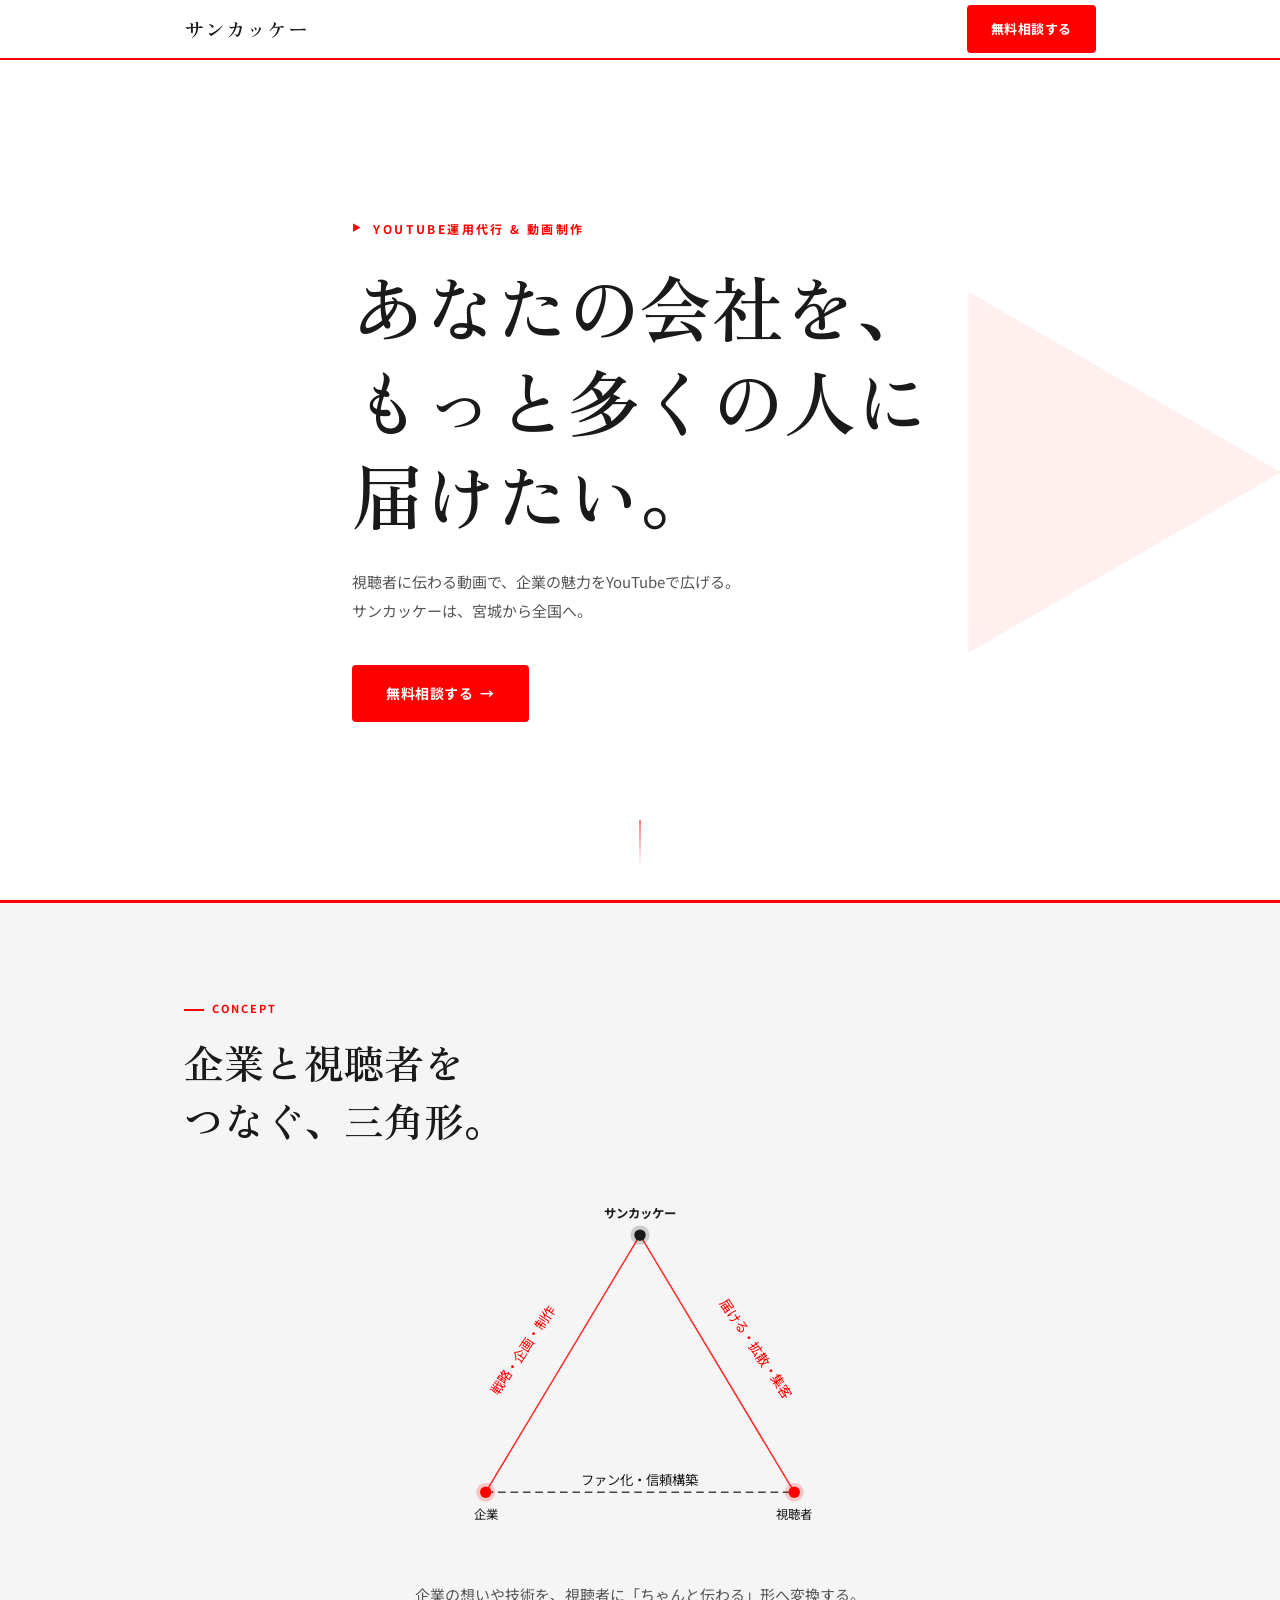
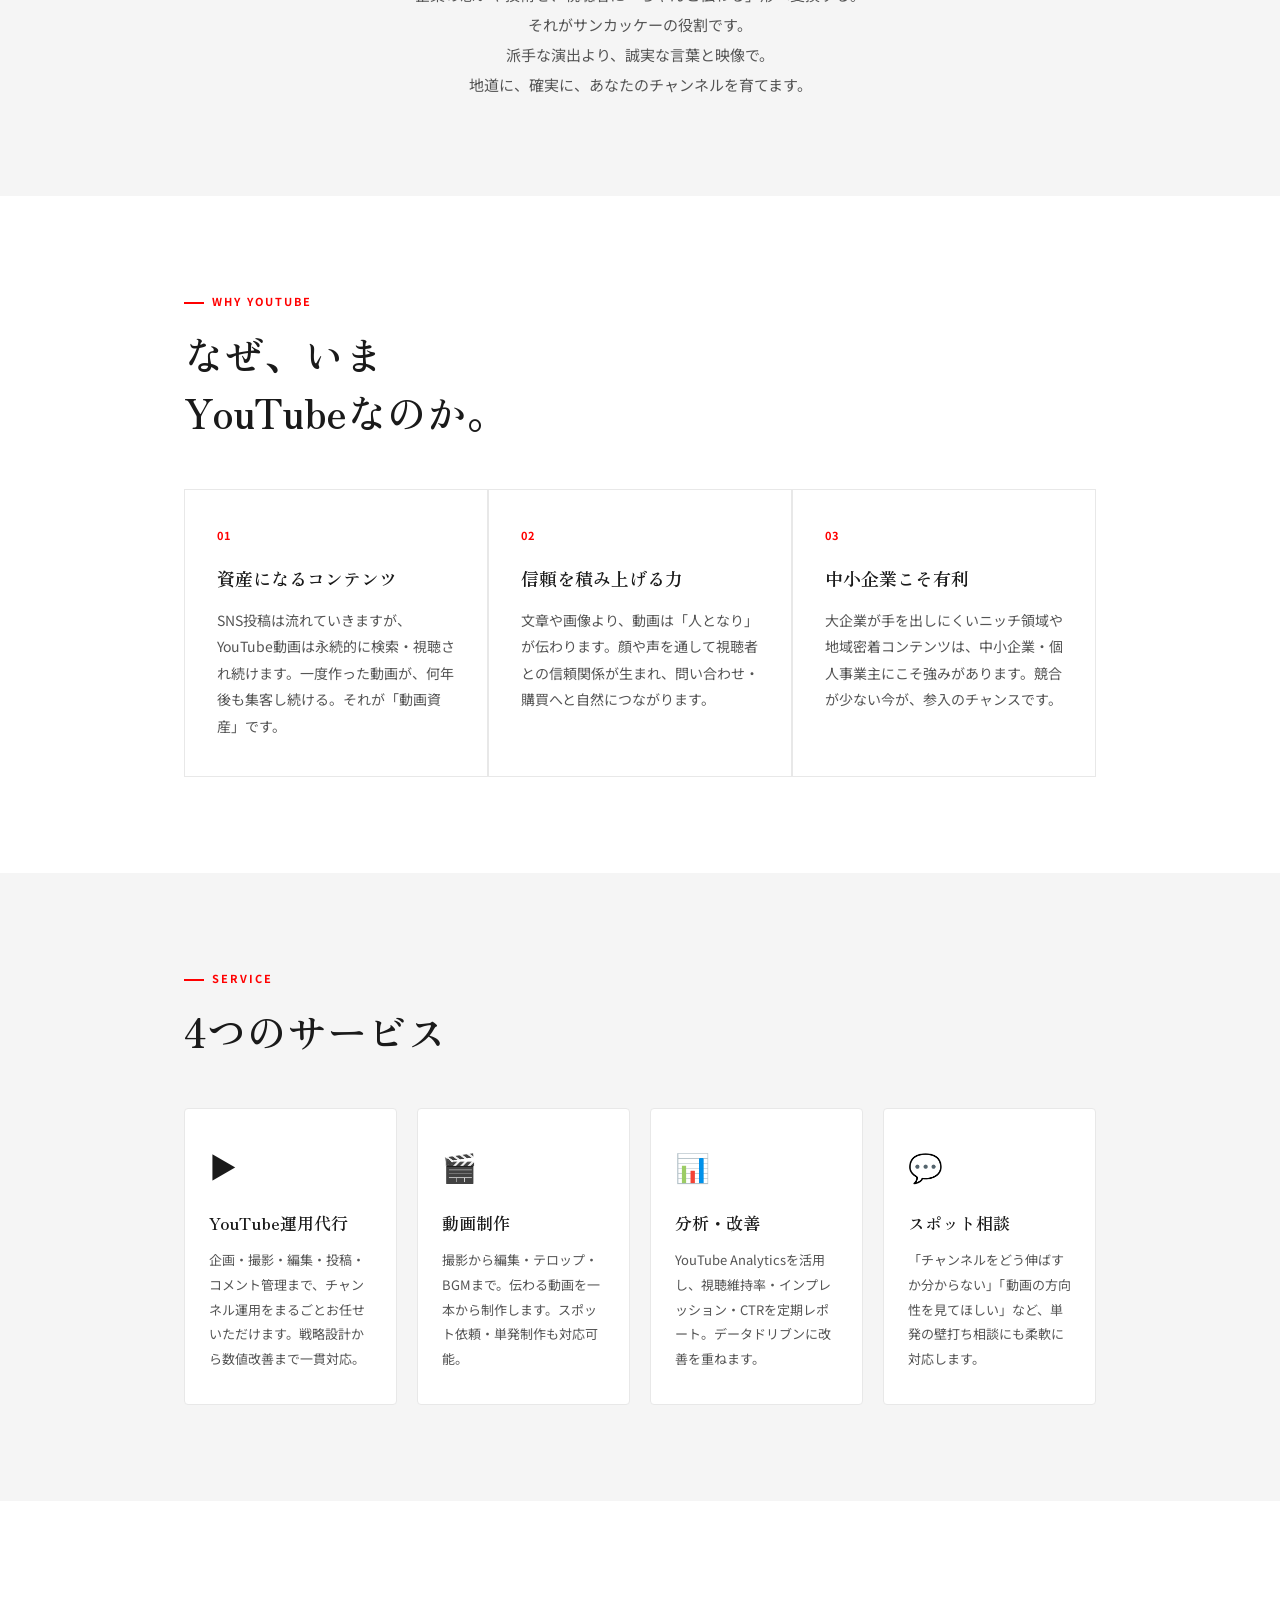
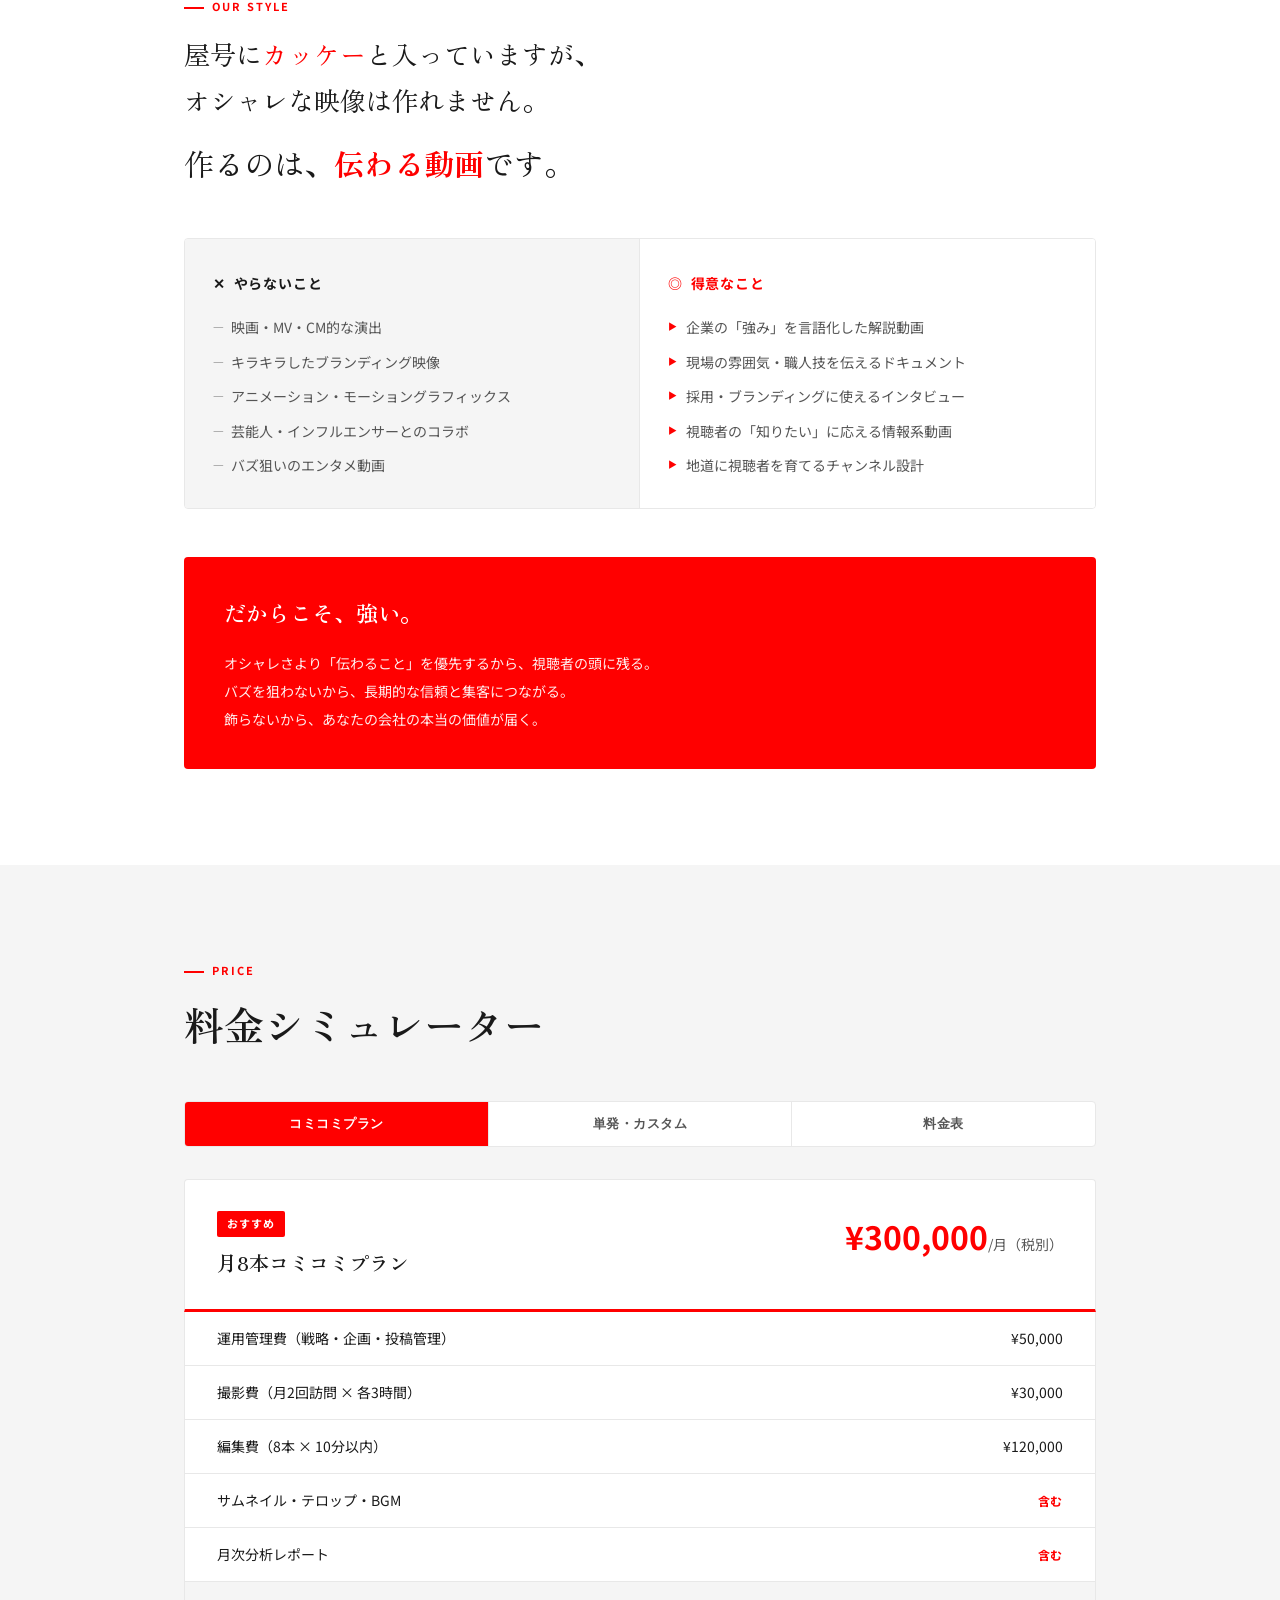
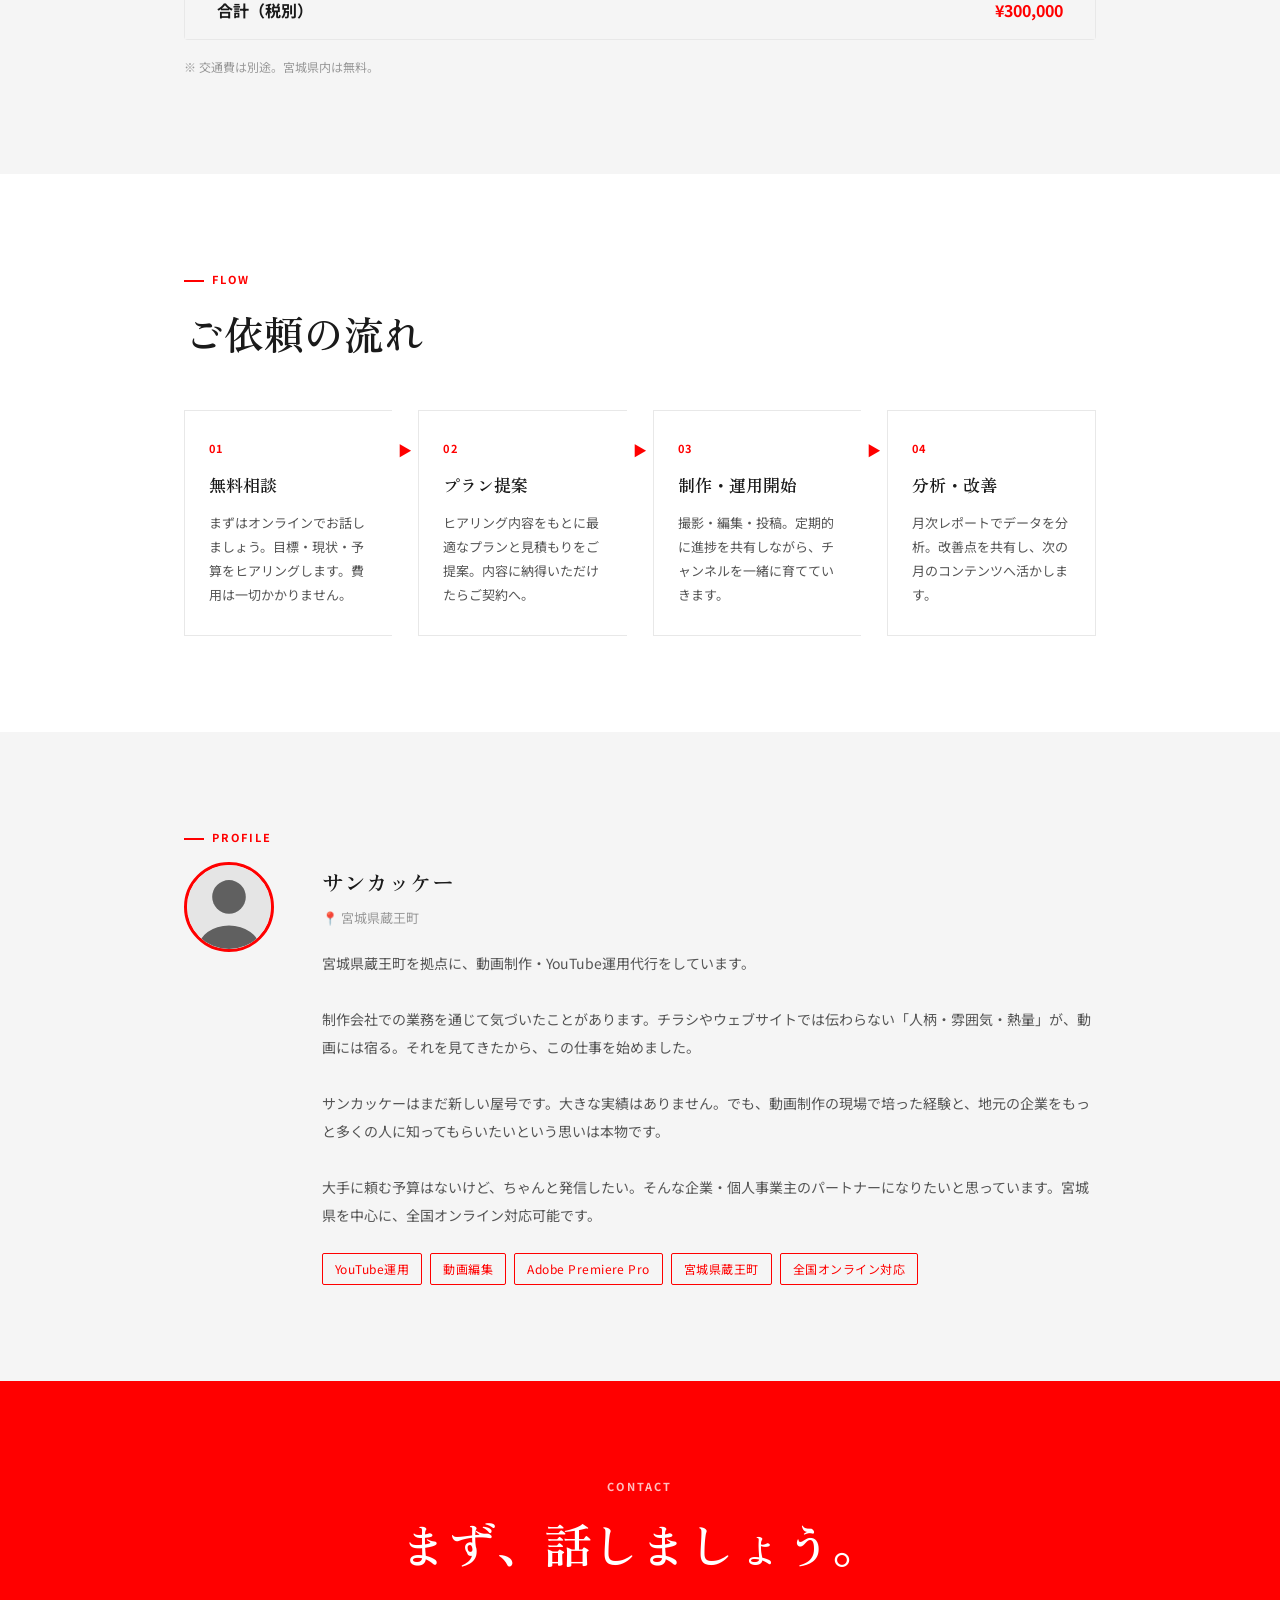
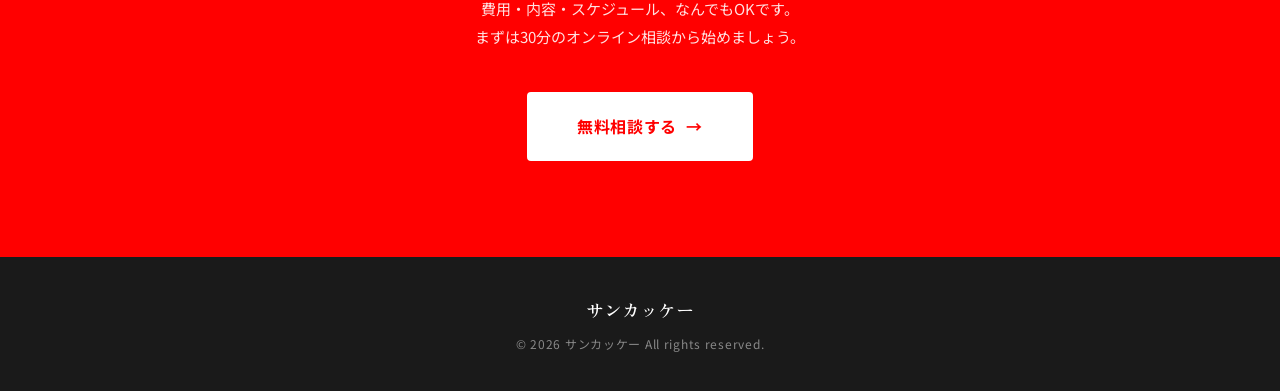
==== commit 974a821a: "Fix SVG inline colors to match YouTube theme Co-Authored-By: Claude Sonnet 4.6 <noreply@anthropic.co" ====
--- a/index.html
+++ b/index.html
@@ -42,24 +42,24 @@
       <div class="concept__diagram fade-up">
         <svg viewBox="0 0 420 360" xmlns="http://www.w3.org/2000/svg" class="concept__svg" aria-hidden="true">
           <!-- Triangle lines -->
-          <line x1="210" y1="40" x2="48" y2="310" stroke="#c0673c" stroke-width="1.5" stroke-opacity="0.85"/>
-          <line x1="210" y1="40" x2="372" y2="310" stroke="#c0673c" stroke-width="1.5" stroke-opacity="0.85"/>
-          <line x1="48" y1="310" x2="372" y2="310" stroke="#5f7a54" stroke-width="1.5" stroke-dasharray="8 5" stroke-opacity="0.8"/>
+          <line x1="210" y1="40" x2="48" y2="310" stroke="#FF0000" stroke-width="1.5" stroke-opacity="0.85"/>
+          <line x1="210" y1="40" x2="372" y2="310" stroke="#FF0000" stroke-width="1.5" stroke-opacity="0.85"/>
+          <line x1="48" y1="310" x2="372" y2="310" stroke="#1a1a1a" stroke-width="1.5" stroke-dasharray="8 5" stroke-opacity="0.8"/>
           <!-- Glow nodes -->
-          <circle cx="210" cy="40" r="10" fill="#5f7a54" opacity="0.18"/>
-          <circle cx="210" cy="40" r="6" fill="#5f7a54"/>
-          <circle cx="48" cy="310" r="10" fill="#c0673c" opacity="0.18"/>
-          <circle cx="48" cy="310" r="6" fill="#c0673c"/>
-          <circle cx="372" cy="310" r="10" fill="#c0673c" opacity="0.18"/>
-          <circle cx="372" cy="310" r="6" fill="#c0673c"/>
+          <circle cx="210" cy="40" r="10" fill="#1a1a1a" opacity="0.18"/>
+          <circle cx="210" cy="40" r="6" fill="#1a1a1a"/>
+          <circle cx="48" cy="310" r="10" fill="#FF0000" opacity="0.18"/>
+          <circle cx="48" cy="310" r="6" fill="#FF0000"/>
+          <circle cx="372" cy="310" r="10" fill="#FF0000" opacity="0.18"/>
+          <circle cx="372" cy="310" r="6" fill="#FF0000"/>
           <!-- Labels -->
-          <text x="210" y="22" text-anchor="middle" fill="#5f7a54" font-size="13" font-family="'Zen Old Mincho', serif" font-weight="700">サンカッケー</text>
-          <text x="48" y="338" text-anchor="middle" fill="#3a2e25" font-size="13" font-family="'Noto Sans JP', sans-serif">企業</text>
-          <text x="372" y="338" text-anchor="middle" fill="#3a2e25" font-size="13" font-family="'Noto Sans JP', sans-serif">視聴者</text>
+          <text x="210" y="22" text-anchor="middle" fill="#1a1a1a" font-size="13" font-family="'Noto Sans JP', sans-serif" font-weight="700">サンカッケー</text>
+          <text x="48" y="338" text-anchor="middle" fill="#1a1a1a" font-size="13" font-family="'Noto Sans JP', sans-serif">企業</text>
+          <text x="372" y="338" text-anchor="middle" fill="#1a1a1a" font-size="13" font-family="'Noto Sans JP', sans-serif">視聴者</text>
           <!-- Line labels -->
-          <text x="108" y="155" text-anchor="middle" fill="#c0673c" font-size="14" font-family="'Noto Sans JP', sans-serif" transform="rotate(-56, 108, 175)">戦略・企画・制作</text>
-          <text x="310" y="155" text-anchor="middle" fill="#c0673c" font-size="14" font-family="'Noto Sans JP', sans-serif" transform="rotate(56, 312, 175)">届ける・拡散・集客</text>
-          <text x="210" y="302" text-anchor="middle" fill="#5f7a54" font-size="14" font-family="'Noto Sans JP', sans-serif">ファン化・信頼構築</text>
+          <text x="108" y="155" text-anchor="middle" fill="#FF0000" font-size="14" font-family="'Noto Sans JP', sans-serif" transform="rotate(-56, 108, 175)">戦略・企画・制作</text>
+          <text x="310" y="155" text-anchor="middle" fill="#FF0000" font-size="14" font-family="'Noto Sans JP', sans-serif" transform="rotate(56, 312, 175)">届ける・拡散・集客</text>
+          <text x="210" y="302" text-anchor="middle" fill="#1a1a1a" font-size="14" font-family="'Noto Sans JP', sans-serif">ファン化・信頼構築</text>
         </svg>
       </div>
       <p class="concept__text fade-up">
@@ -432,9 +432,9 @@
       <div class="profile__inner fade-up">
         <div class="profile__icon" aria-hidden="true">
           <svg viewBox="0 0 100 100" xmlns="http://www.w3.org/2000/svg">
-            <circle cx="50" cy="50" r="50" fill="#e6d9c2"/>
-            <circle cx="50" cy="38" r="20" fill="#c0673c"/>
-            <ellipse cx="50" cy="98" rx="36" ry="26" fill="#c0673c"/>
+            <circle cx="50" cy="50" r="50" fill="#e5e5e5"/>
+            <circle cx="50" cy="38" r="20" fill="#606060"/>
+            <ellipse cx="50" cy="98" rx="36" ry="26" fill="#606060"/>
           </svg>
         </div>
         <div class="profile__body">
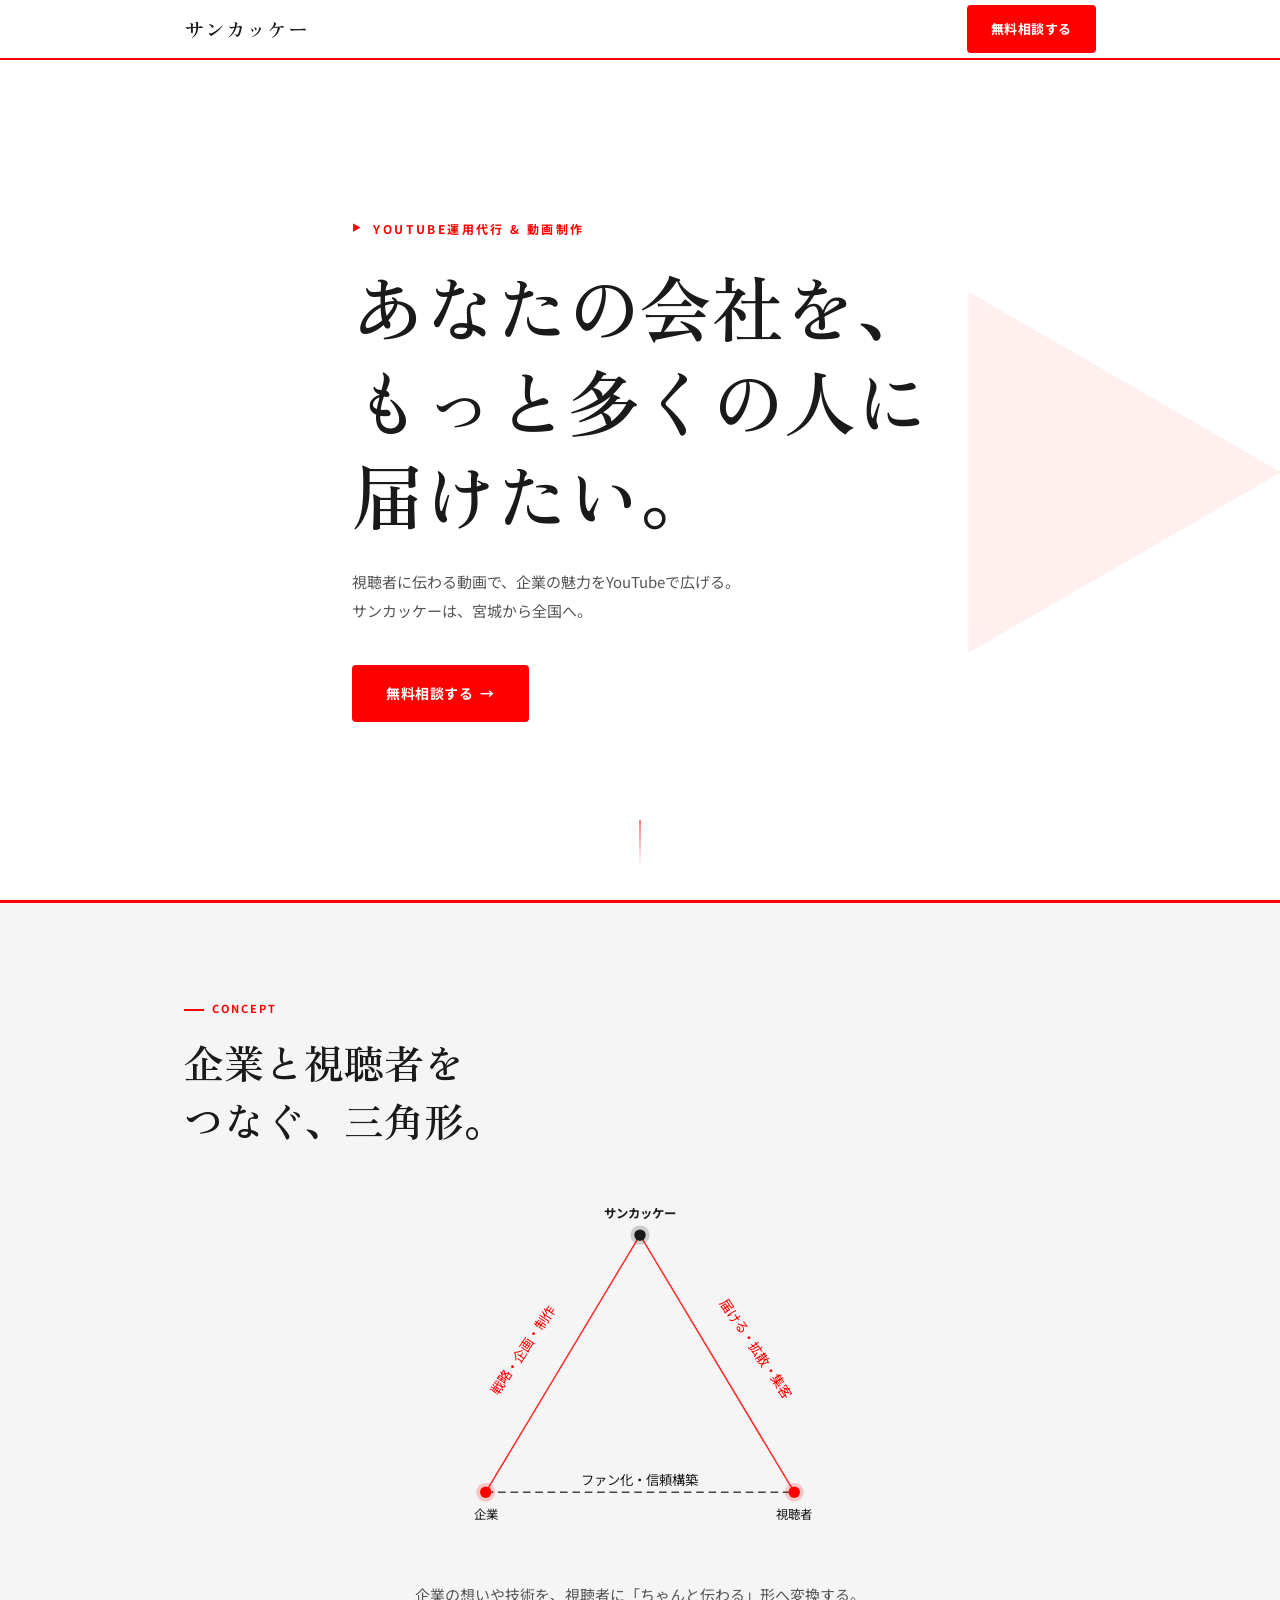
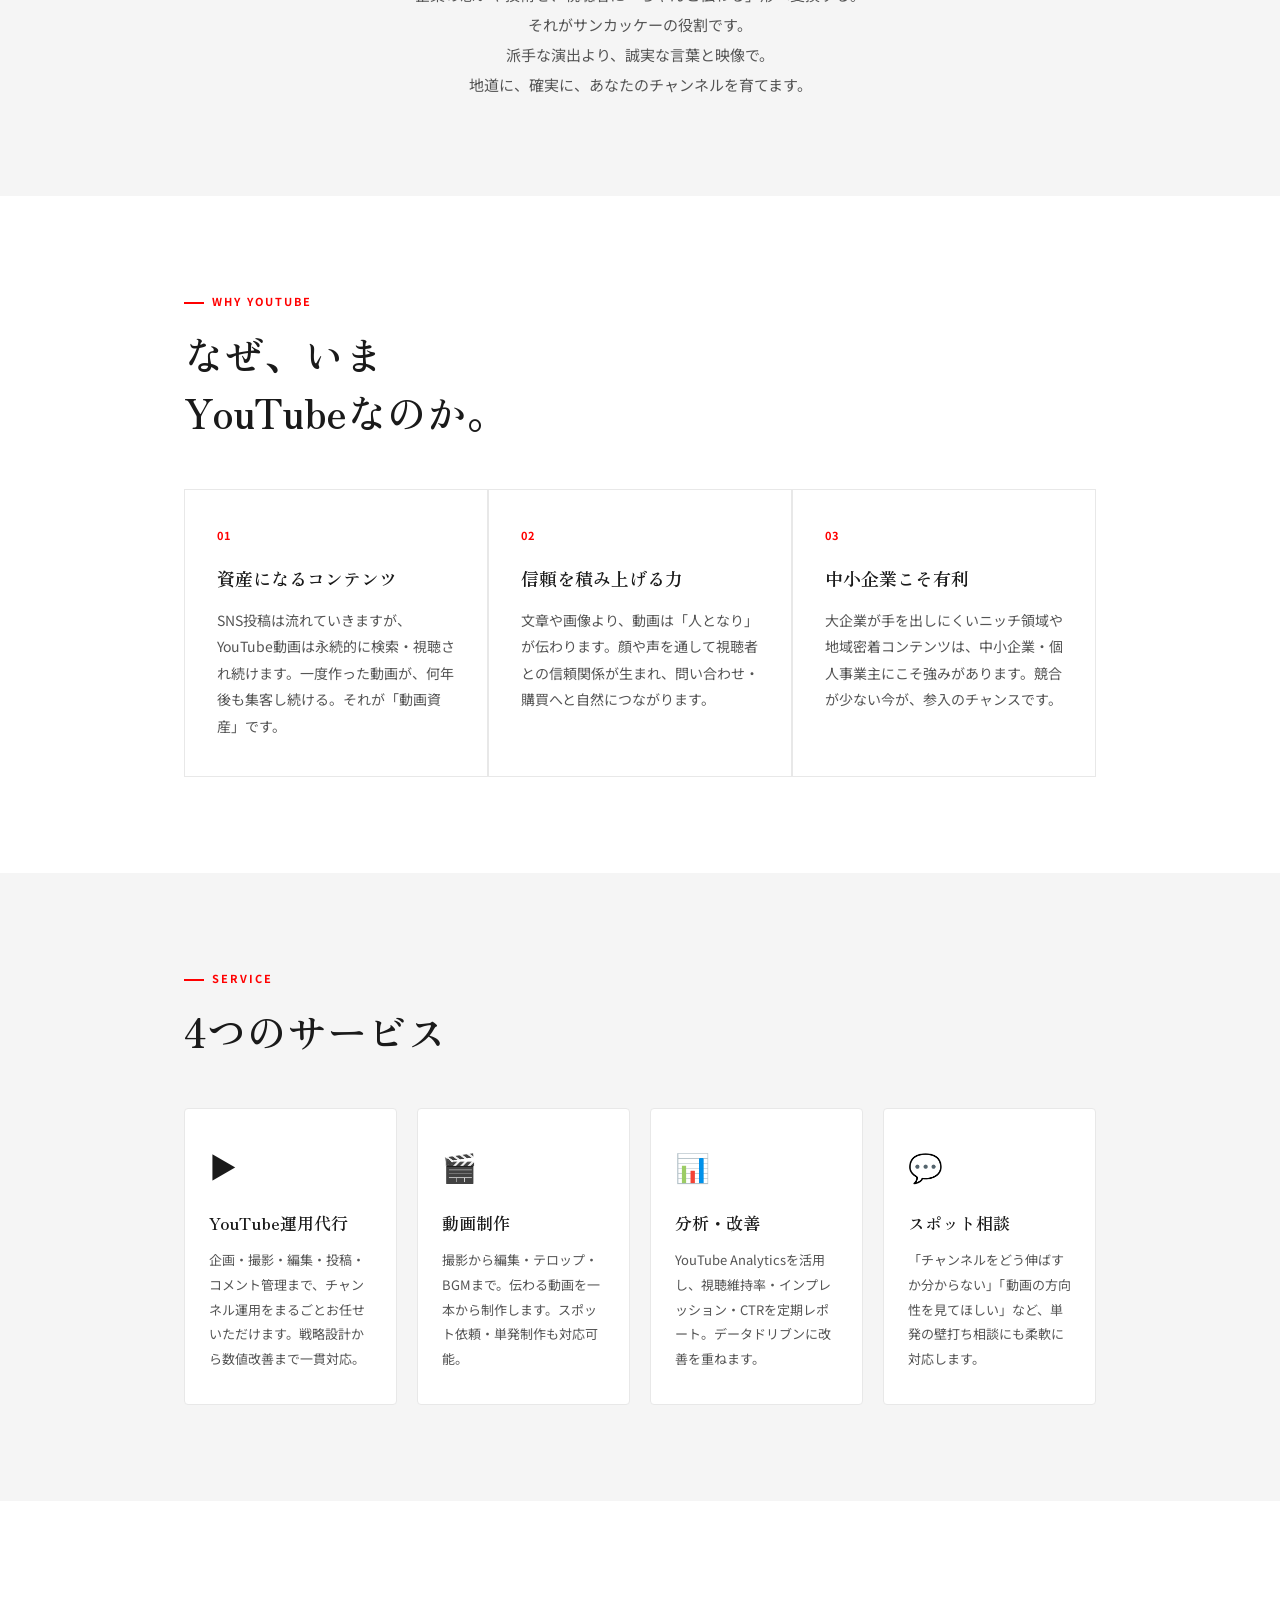
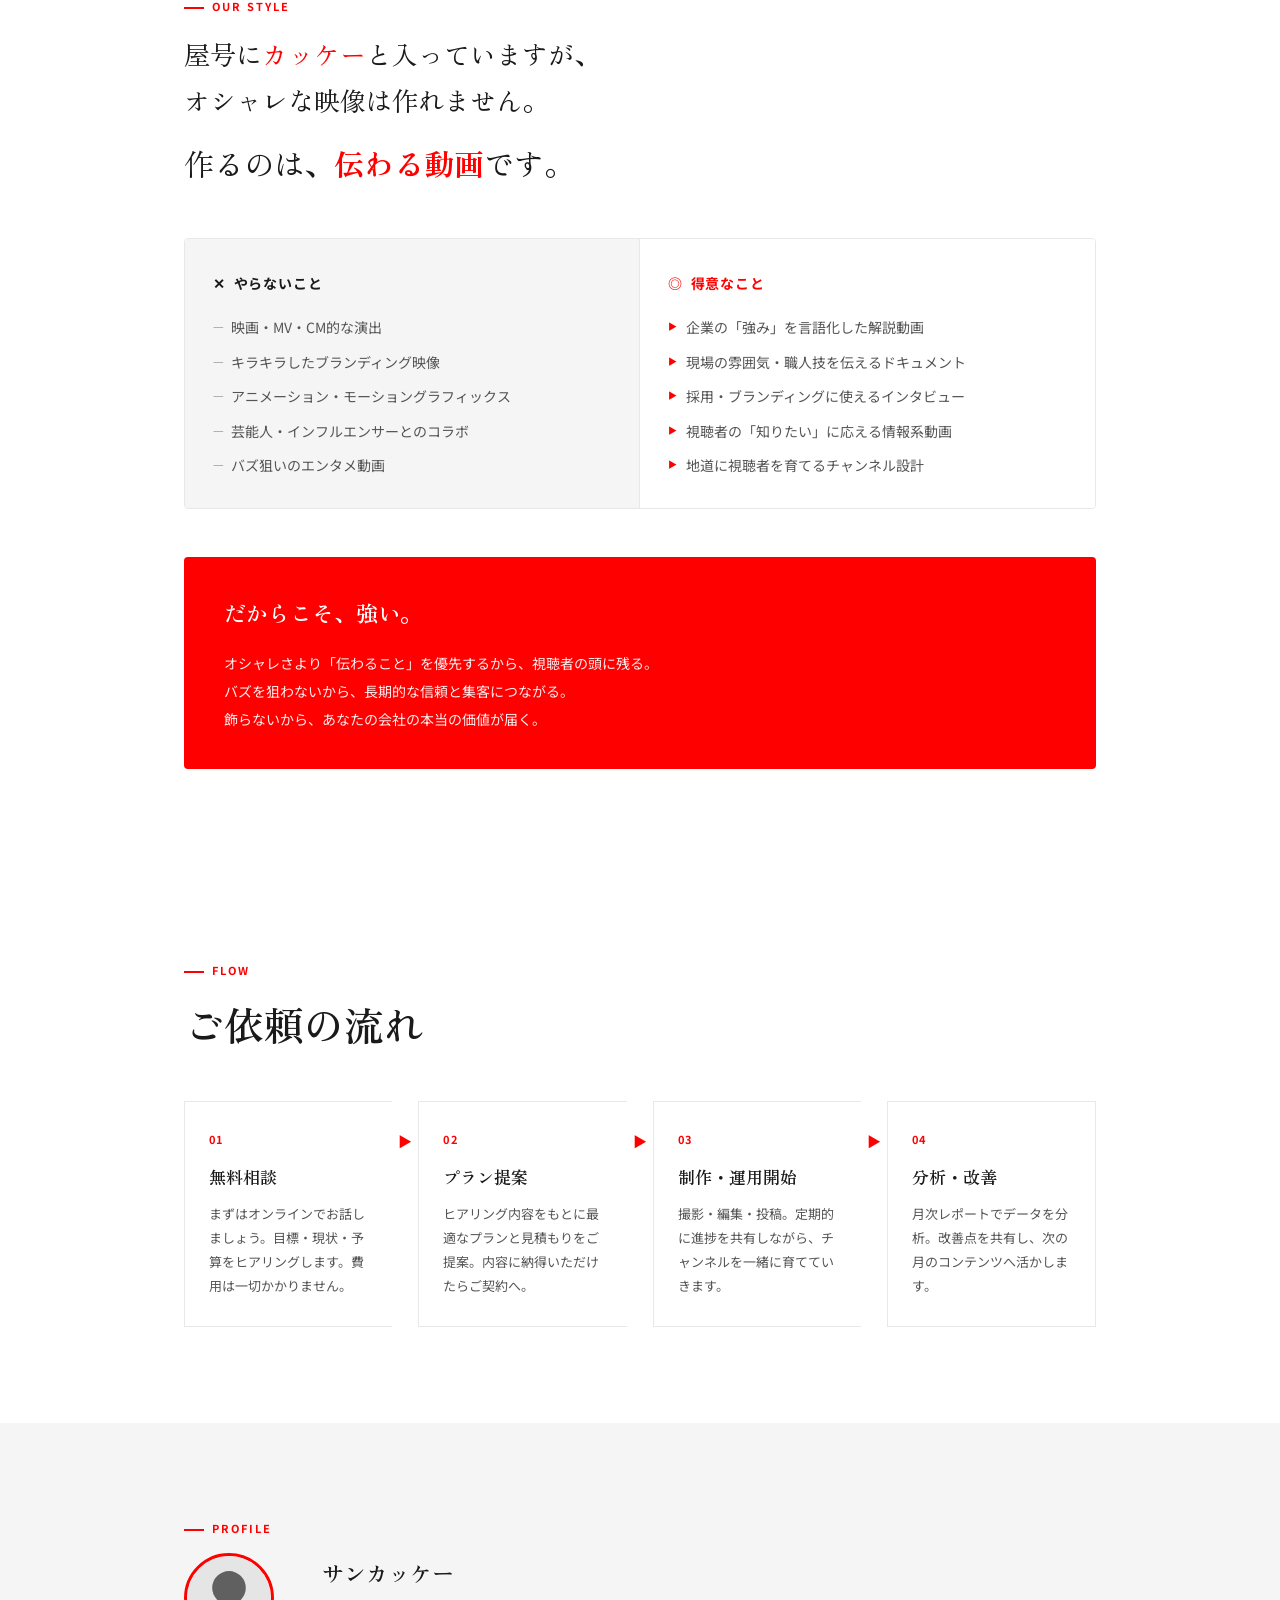
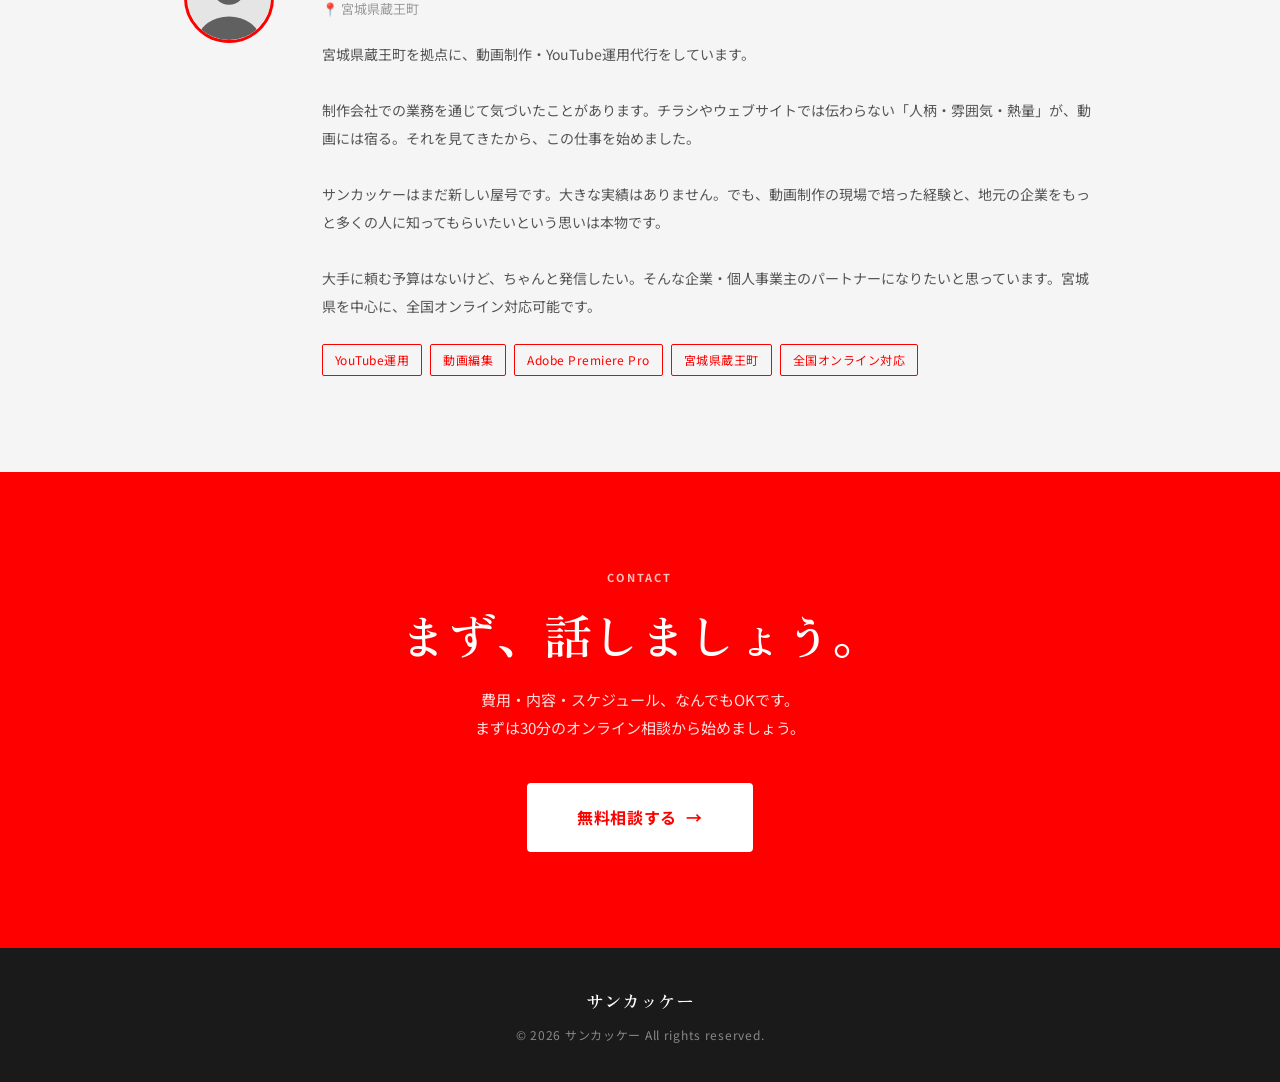
==== commit 92e151fe: "Remove price simulator section Co-Authored-By: Claude Sonnet 4.6 <noreply@anthropic.com>" ====
--- a/index.html
+++ b/index.html
@@ -167,231 +167,6 @@
     </div>
   </section>
 
-  <!-- ===================== PRICE ===================== -->
-  <section class="price section" id="price">
-    <div class="container">
-      <p class="section__eyebrow fade-up">PRICE</p>
-      <h2 class="section__title fade-up">料金シミュレーター</h2>
-      <div class="price__tabs fade-up">
-        <button class="price__tab price__tab--active" data-tab="fixed">コミコミプラン</button>
-        <button class="price__tab" data-tab="custom">単発・カスタム</button>
-        <button class="price__tab" data-tab="table">料金表</button>
-      </div>
-
-      <!-- コミコミプラン -->
-      <div class="price__panel" id="tab-fixed">
-        <div class="price__plan-header">
-          <div>
-            <p class="price__plan-badge">おすすめ</p>
-            <p class="price__plan-name">月8本コミコミプラン</p>
-          </div>
-          <p class="price__plan-price">¥300,000<span class="price__plan-unit">/月（税別）</span></p>
-        </div>
-        <div class="price__breakdown">
-          <div class="price__breakdown-item">
-            <span>運用管理費（戦略・企画・投稿管理）</span>
-            <span>¥50,000</span>
-          </div>
-          <div class="price__breakdown-item">
-            <span>撮影費（月2回訪問 × 各3時間）</span>
-            <span>¥30,000</span>
-          </div>
-          <div class="price__breakdown-item">
-            <span>編集費（8本 × 10分以内）</span>
-            <span>¥120,000</span>
-          </div>
-          <div class="price__breakdown-item">
-            <span>サムネイル・テロップ・BGM</span>
-            <span class="price__inc">含む</span>
-          </div>
-          <div class="price__breakdown-item">
-            <span>月次分析レポート</span>
-            <span class="price__inc">含む</span>
-          </div>
-          <div class="price__breakdown-item price__breakdown-total">
-            <span>合計（税別）</span>
-            <span>¥300,000</span>
-          </div>
-        </div>
-        <p class="price__note">※ 交通費は別途。宮城県内は無料。</p>
-      </div>
-
-      <!-- 単発・カスタム -->
-      <div class="price__panel price__panel--hidden" id="tab-custom">
-        <div class="price__sim">
-
-          <!-- 座談形式 -->
-          <div class="price__group">
-            <div class="price__group-head">
-              <h3 class="price__group-title">座談形式の編集</h3>
-              <p class="price__group-sub">1人語り・対談 ／ 10分まで¥15,000、3分超過ごと＋¥3,000</p>
-            </div>
-            <div class="price__sim-row">
-              <label class="price__sim-label">編集本数</label>
-              <div class="counter">
-                <button class="counter__btn" data-target="talk-count" data-dir="-1" aria-label="減らす">−</button>
-                <span class="counter__val" id="talk-count">4</span>
-                <button class="counter__btn" data-target="talk-count" data-dir="1" aria-label="増やす">＋</button>
-              </div>
-              <span class="price__unit">本</span>
-            </div>
-            <div class="price__sim-row">
-              <label class="price__sim-label" for="talk-minutes">1本あたりの尺</label>
-              <div class="slider-wrap">
-                <input type="range" id="talk-minutes" min="3" max="30" value="10" class="slider" aria-label="座談動画の尺">
-                <span id="talk-minutes-val" class="slider-num">10</span>
-                <span class="price__unit">分</span>
-              </div>
-            </div>
-            <div class="price__group-subtotal">
-              <span>小計</span>
-              <span id="talk-subtotal" class="price__subtotal-num">¥0</span>
-            </div>
-          </div>
-
-          <!-- ロケ形式 -->
-          <div class="price__group">
-            <div class="price__group-head">
-              <h3 class="price__group-title">ロケ形式の編集 <span class="price__badge">×1.5倍</span></h3>
-              <p class="price__group-sub">素材2個以上 ／ 10分まで¥22,500、3分超過ごと＋¥4,500</p>
-            </div>
-            <div class="price__sim-row">
-              <label class="price__sim-label">編集本数</label>
-              <div class="counter">
-                <button class="counter__btn" data-target="loc-count" data-dir="-1" aria-label="減らす">−</button>
-                <span class="counter__val" id="loc-count">0</span>
-                <button class="counter__btn" data-target="loc-count" data-dir="1" aria-label="増やす">＋</button>
-              </div>
-              <span class="price__unit">本</span>
-            </div>
-            <div class="price__sim-row">
-              <label class="price__sim-label" for="loc-minutes">1本あたりの尺</label>
-              <div class="slider-wrap">
-                <input type="range" id="loc-minutes" min="3" max="30" value="10" class="slider" aria-label="ロケ動画の尺">
-                <span id="loc-minutes-val" class="slider-num">10</span>
-                <span class="price__unit">分</span>
-              </div>
-            </div>
-            <div class="price__group-subtotal">
-              <span>小計</span>
-              <span id="loc-subtotal" class="price__subtotal-num">¥0</span>
-            </div>
-          </div>
-
-          <!-- サムネイル -->
-          <div class="price__group">
-            <div class="price__group-head">
-              <h3 class="price__group-title">サムネイル制作</h3>
-              <p class="price__group-sub">¥2,500／枚</p>
-            </div>
-            <div class="price__sim-row">
-              <label class="price__sim-label">枚数</label>
-              <div class="counter">
-                <button class="counter__btn" data-target="thumb-count" data-dir="-1" aria-label="減らす">−</button>
-                <span class="counter__val" id="thumb-count">4</span>
-                <button class="counter__btn" data-target="thumb-count" data-dir="1" aria-label="増やす">＋</button>
-              </div>
-              <span class="price__unit">枚</span>
-            </div>
-            <div class="price__group-subtotal">
-              <span>小計</span>
-              <span id="thumb-subtotal" class="price__subtotal-num">¥0</span>
-            </div>
-          </div>
-
-          <!-- 撮影 -->
-          <div class="price__group">
-            <div class="price__group-head">
-              <h3 class="price__group-title">撮影</h3>
-              <p class="price__group-sub">3時間まで¥15,000、超過1時間ごと＋¥5,000</p>
-            </div>
-            <div class="price__sim-row">
-              <label class="price__sim-label">撮影回数</label>
-              <div class="counter">
-                <button class="counter__btn" data-target="shoot-count" data-dir="-1" aria-label="減らす">−</button>
-                <span class="counter__val" id="shoot-count">2</span>
-                <button class="counter__btn" data-target="shoot-count" data-dir="1" aria-label="増やす">＋</button>
-              </div>
-              <span class="price__unit">回</span>
-            </div>
-            <div class="price__sim-row">
-              <label class="price__sim-label" for="shoot-hours">1回あたりの撮影時間</label>
-              <div class="slider-wrap">
-                <input type="range" id="shoot-hours" min="1" max="8" value="3" class="slider" aria-label="撮影時間">
-                <span id="shoot-hours-val" class="slider-num">3</span>
-                <span class="price__unit">時間</span>
-              </div>
-            </div>
-            <div class="price__group-subtotal">
-              <span>小計</span>
-              <span id="shoot-subtotal" class="price__subtotal-num">¥0</span>
-            </div>
-          </div>
-
-          <!-- 運用費（固定） -->
-          <div class="price__sim-row price__sim-row--fixed">
-            <label class="price__sim-label">運用管理費（固定）</label>
-            <span class="price__sim-fixed">¥50,000</span>
-          </div>
-        </div>
-
-        <div class="price__sim-result">
-          <div class="price__sim-breakdown" id="sim-breakdown"></div>
-          <div class="price__sim-total">
-            <span>合計（税別）</span>
-            <span id="sim-total" class="price__sim-total-num">¥0</span>
-          </div>
-          <div class="price__suggest price__suggest--hidden" id="price-suggest">
-            <span class="price__suggest-icon">💡</span>
-            <span>合計が25万円を超えています。<strong>月8本コミコミプラン（¥300,000／月）</strong>なら、撮影・編集・サムネ・分析レポートまで全部込みでお得です。</span>
-          </div>
-        </div>
-        <p class="price__note">※ 交通費は別途。宮城県内は無料。</p>
-      </div>
-
-      <!-- 料金表 -->
-      <div class="price__panel price__panel--hidden" id="tab-table">
-        <table class="price__table">
-          <thead>
-            <tr>
-              <th>項目</th>
-              <th>基本料金</th>
-              <th>超過・加算</th>
-            </tr>
-          </thead>
-          <tbody>
-            <tr>
-              <td class="price__table-item">運用管理費</td>
-              <td>¥50,000／月（固定）</td>
-              <td>—</td>
-            </tr>
-            <tr>
-              <td class="price__table-item">編集費（座談形式）<span class="price__table-note">1人語り・対談</span></td>
-              <td>¥15,000（10分まで）</td>
-              <td>3分超過ごと ＋¥3,000</td>
-            </tr>
-            <tr>
-              <td class="price__table-item">編集費（ロケ形式）<span class="price__table-note">素材2個以上 <span class="price__badge price__badge--inline">×1.5倍</span></span></td>
-              <td>¥22,500（10分まで）</td>
-              <td>3分超過ごと ＋¥4,500</td>
-            </tr>
-            <tr>
-              <td class="price__table-item">サムネイル制作</td>
-              <td>¥2,500／枚</td>
-              <td>—</td>
-            </tr>
-            <tr>
-              <td class="price__table-item">撮影費</td>
-              <td>¥15,000（3時間まで）</td>
-              <td>超過1時間ごと ＋¥5,000</td>
-            </tr>
-          </tbody>
-        </table>
-        <p class="price__note">※ 表示はすべて税別です。交通費は別途（宮城県内は無料）。月8本以上の継続案件は「コミコミプラン（¥300,000／月）」がお得です。</p>
-      </div>
-    </div>
-  </section>
-
   <!-- ===================== FLOW ===================== -->
   <section class="flow section" id="flow">
     <div class="container">
--- a/css/style.css
+++ b/css/style.css
@@ -447,326 +447,6 @@
   opacity: 0.92;
 }
 
-/* ===================== PRICE ===================== */
-.price { background: var(--gray-100); }
-
-.price__tabs {
-  display: flex;
-  gap: 0;
-  border: 1px solid var(--border);
-  border-radius: var(--radius);
-  overflow: hidden;
-  margin-bottom: 32px;
-  background: var(--white);
-}
-
-.price__tab {
-  flex: 1;
-  padding: 13px 20px;
-  font-size: 13px;
-  font-weight: 700;
-  letter-spacing: 0.04em;
-  color: var(--gray-600);
-  background: transparent;
-  border: none;
-  border-right: 1px solid var(--border);
-  cursor: pointer;
-  transition: background var(--transition), color var(--transition);
-}
-.price__tab:last-child { border-right: none; }
-.price__tab--active,
-.price__tab:hover { background: var(--red); color: var(--white); }
-
-.price__panel { display: block; }
-.price__panel--hidden { display: none; }
-
-/* Fixed plan */
-.price__plan-header {
-  display: flex;
-  align-items: flex-start;
-  justify-content: space-between;
-  flex-wrap: wrap;
-  gap: 16px;
-  padding: 28px 32px;
-  background: var(--white);
-  border: 1px solid var(--border);
-  border-radius: var(--radius) var(--radius) 0 0;
-  border-bottom: 3px solid var(--red);
-}
-
-.price__plan-badge {
-  display: inline-block;
-  background: var(--red);
-  color: var(--white);
-  font-size: 11px;
-  font-weight: 700;
-  padding: 3px 10px;
-  border-radius: 2px;
-  letter-spacing: 0.08em;
-  margin-bottom: 8px;
-}
-
-.price__plan-name {
-  font-family: var(--font-serif);
-  font-size: 20px;
-  font-weight: 600;
-  color: var(--black);
-}
-
-.price__plan-price {
-  font-size: 32px;
-  font-weight: 700;
-  color: var(--red);
-  white-space: nowrap;
-}
-
-.price__plan-unit {
-  font-size: 14px;
-  color: var(--gray-600);
-  font-weight: 400;
-}
-
-.price__breakdown {
-  background: var(--white);
-  border: 1px solid var(--border);
-  border-top: none;
-  border-radius: 0 0 var(--radius) var(--radius);
-}
-
-.price__breakdown-item {
-  display: flex;
-  justify-content: space-between;
-  align-items: center;
-  padding: 14px 32px;
-  border-bottom: 1px solid var(--border);
-  font-size: 14px;
-}
-.price__breakdown-item:last-child { border-bottom: none; }
-
-.price__inc {
-  color: var(--red);
-  font-weight: 700;
-  font-size: 12px;
-  letter-spacing: 0.06em;
-}
-
-.price__breakdown-total {
-  background: var(--gray-100);
-  font-weight: 700;
-  font-size: 16px;
-}
-.price__breakdown-total span:last-child { color: var(--red); }
-
-/* Simulator */
-.price__sim {
-  display: flex;
-  flex-direction: column;
-  gap: 20px;
-  margin-bottom: 24px;
-}
-
-.price__group {
-  background: var(--white);
-  border: 1px solid var(--border);
-  border-radius: var(--radius);
-  padding: 24px 28px;
-}
-
-.price__group-head { margin-bottom: 16px; }
-
-.price__group-title {
-  font-size: 15px;
-  font-weight: 700;
-  color: var(--black);
-  margin-bottom: 4px;
-  display: flex;
-  align-items: center;
-  gap: 8px;
-}
-
-.price__group-sub {
-  font-size: 12px;
-  color: var(--gray-400);
-}
-
-.price__sim-row {
-  display: flex;
-  align-items: center;
-  gap: 16px;
-  margin-bottom: 12px;
-  flex-wrap: wrap;
-}
-
-.price__sim-label {
-  font-size: 13px;
-  color: var(--gray-600);
-  min-width: 160px;
-}
-
-.price__unit { font-size: 13px; color: var(--gray-400); }
-
-.price__group-subtotal {
-  display: flex;
-  justify-content: flex-end;
-  align-items: center;
-  gap: 16px;
-  border-top: 1px solid var(--border);
-  padding-top: 12px;
-  margin-top: 8px;
-  font-size: 13px;
-  color: var(--gray-600);
-}
-
-.price__subtotal-num { font-weight: 700; color: var(--black); font-size: 15px; }
-
-.price__sim-row--fixed {
-  background: var(--gray-100);
-  border-radius: var(--radius);
-  padding: 14px 20px;
-}
-
-.price__sim-fixed { font-weight: 700; color: var(--red); }
-
-.price__sim-result {
-  background: var(--white);
-  border: 2px solid var(--red);
-  border-radius: var(--radius);
-  padding: 28px 32px;
-}
-
-.price__sim-breakdown {
-  margin-bottom: 16px;
-  display: flex;
-  flex-direction: column;
-  gap: 8px;
-}
-
-.price__sim-total {
-  display: flex;
-  justify-content: space-between;
-  align-items: baseline;
-  padding-top: 16px;
-  border-top: 2px solid var(--red);
-  font-size: 14px;
-  font-weight: 700;
-}
-
-.price__sim-total-num {
-  font-size: 28px;
-  color: var(--red);
-  font-weight: 700;
-}
-
-.price__suggest {
-  margin-top: 16px;
-  background: var(--red-light);
-  border: 1px solid rgba(255,0,0,0.2);
-  border-radius: var(--radius);
-  padding: 14px 18px;
-  font-size: 13px;
-  color: var(--black);
-  display: flex;
-  gap: 10px;
-  align-items: flex-start;
-}
-.price__suggest--hidden { display: none; }
-.price__suggest-icon { flex-shrink: 0; font-size: 16px; }
-
-/* Table */
-.price__table {
-  width: 100%;
-  border-collapse: collapse;
-  background: var(--white);
-  border-radius: var(--radius);
-  overflow: hidden;
-  font-size: 14px;
-}
-
-.price__table thead tr {
-  background: var(--red);
-  color: var(--white);
-}
-
-.price__table th,
-.price__table td {
-  padding: 14px 20px;
-  text-align: left;
-  border-bottom: 1px solid var(--border);
-}
-
-.price__table tbody tr:hover { background: var(--gray-100); }
-
-.price__table-item { font-weight: 700; }
-.price__table-note { display: block; font-size: 12px; font-weight: 400; color: var(--gray-400); }
-
-.price__badge {
-  display: inline-block;
-  background: var(--red);
-  color: var(--white);
-  font-size: 11px;
-  padding: 2px 7px;
-  border-radius: 2px;
-  font-weight: 700;
-}
-.price__badge--inline { vertical-align: middle; }
-
-.price__note {
-  font-size: 12px;
-  color: var(--gray-400);
-  margin-top: 16px;
-}
-
-/* ===================== COUNTER & SLIDER ===================== */
-.counter {
-  display: inline-flex;
-  align-items: center;
-  border: 1px solid var(--border);
-  border-radius: var(--radius);
-  overflow: hidden;
-  background: var(--white);
-}
-
-.counter__btn {
-  width: 36px;
-  height: 36px;
-  background: var(--gray-100);
-  border: none;
-  font-size: 18px;
-  cursor: pointer;
-  color: var(--gray-600);
-  transition: background var(--transition);
-}
-.counter__btn:hover { background: var(--red); color: var(--white); }
-
-.counter__val {
-  display: inline-block;
-  min-width: 40px;
-  text-align: center;
-  font-weight: 700;
-  font-size: 15px;
-  padding: 0 4px;
-}
-
-.slider-wrap {
-  display: flex;
-  align-items: center;
-  gap: 10px;
-  flex: 1;
-}
-
-.slider {
-  flex: 1;
-  height: 4px;
-  accent-color: var(--red);
-  cursor: pointer;
-}
-
-.slider-num {
-  font-weight: 700;
-  color: var(--black);
-  min-width: 24px;
-  text-align: right;
-}
 
 /* ===================== FLOW ===================== */
 .flow { background: var(--white); }
@@ -958,10 +638,6 @@
   .flow__step:last-of-type { border-bottom: 1px solid var(--border); }
   .flow__arrow { transform: rotate(90deg); margin: 4px auto; }
 
-  .price__plan-header { flex-direction: column; }
-  .price__sim-row { flex-wrap: wrap; }
-  .price__sim-label { min-width: auto; width: 100%; }
-
   .profile__inner { flex-direction: column; align-items: center; text-align: center; }
   .profile__tags { justify-content: center; }
 }
